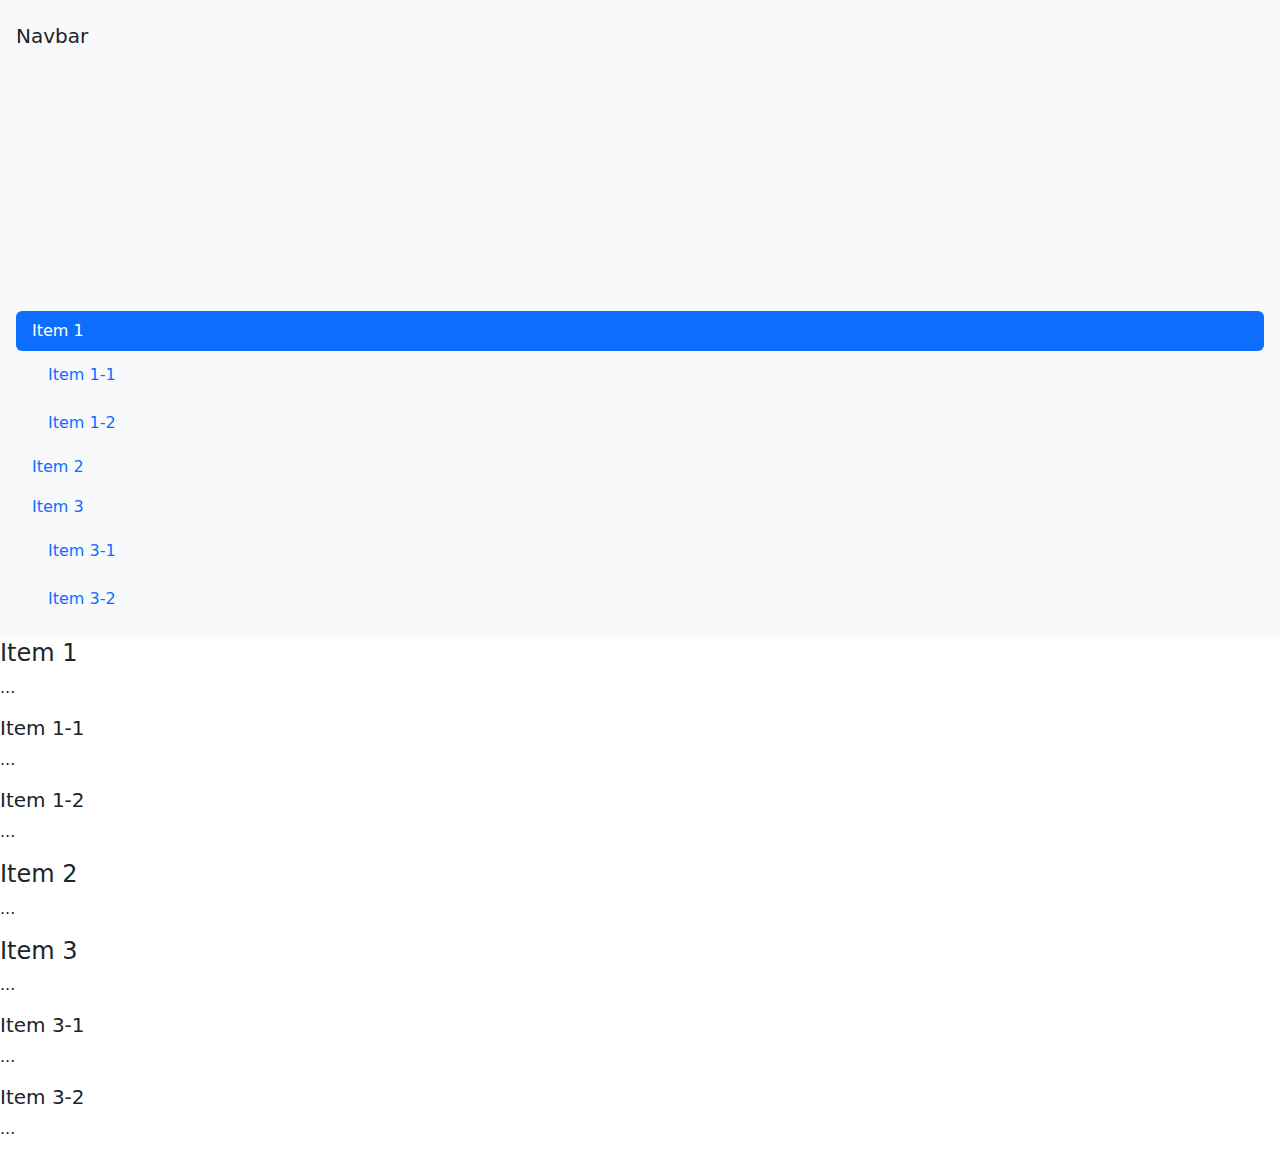
==== index.html @ e44ba77d "Base de la pagina entre comillas" ====
<!DOCTYPE html>
<html lang="en">
  <head>
    <meta charset="UTF-8" />
    <meta http-equiv="X-UA-Compatible" content="IE=edge" />
    <meta name="viewport" content="width=device-width, initial-scale=1.0" />
    <title>Document</title>
    <!--Bootstrap-->
    <link rel="stylesheet" href="boostrap/bootstrap.min.css" />
    <script src="boostrap/bootstrap.bundle.min.js"></script>
    <!--Custom CSS-->
    <link rel="stylesheet" href="Css/a.css" />
  </head>

  <body>
    <nav
      id="navbar-example3"
      class="navbar bg-light flex-column align-items-stretch p-3"
    >
      <a class="navbar-brand" href="#">Navbar</a>
      <nav class="nav nav-pills flex-column">
        <a class="nav-link" href="#item-1">Item 1</a>
        <nav class="nav nav-pills flex-column">
          <a class="nav-link ms-3 my-1" href="#item-1-1">Item 1-1</a>
          <a class="nav-link ms-3 my-1" href="#item-1-2">Item 1-2</a>
        </nav>
        <a class="nav-link" href="#item-2">Item 2</a>
        <a class="nav-link" href="#item-3">Item 3</a>
        <nav class="nav nav-pills flex-column">
          <a class="nav-link ms-3 my-1" href="#item-3-1">Item 3-1</a>
          <a class="nav-link ms-3 my-1" href="#item-3-2">Item 3-2</a>
        </nav>
      </nav>
    </nav>

    <div
      data-bs-spy="scroll"
      data-bs-target="#navbar-example3"
      data-bs-smooth-scroll="true"
      tabindex="0"
    >
      <div id="item-1">
        <h4>Item 1</h4>
        <p>...</p>
      </div>
      <div id="item-1-1">
        <h5>Item 1-1</h5>
        <p>...</p>
      </div>
      <div id="item-1-2">
        <h5>Item 1-2</h5>
        <p>...</p>
      </div>
      <div id="item-2">
        <h4>Item 2</h4>
        <p>...</p>
      </div>
      <div id="item-3">
        <h4>Item 3</h4>
        <p>...</p>
      </div>
      <div id="item-3-1">
        <h5>Item 3-1</h5>
        <p>...</p>
      </div>

      <div id="item-3-2">
        <h5>Item 3-2</h5>
        <p>...</p>
      </div>
    </div>
  </body>
</html>
---- Css/a.css ----
body {
  /* background-image: url(/img/crepperUwu.jpg);
  min-height: 100vh;
  background-image: url(./img/crepperUwu.jpg);
  background-size: cover;
  background-image: url(./img/logo.jpg);*/
}

#navbar-example3 {
  background-image: url(./img/logo.jpg);
  min-height: 71vh;
  min-width: 71vh;
  background-size: cover;
}
#color {
  background-color: rgba(124, 75, 202, 0.512);
}
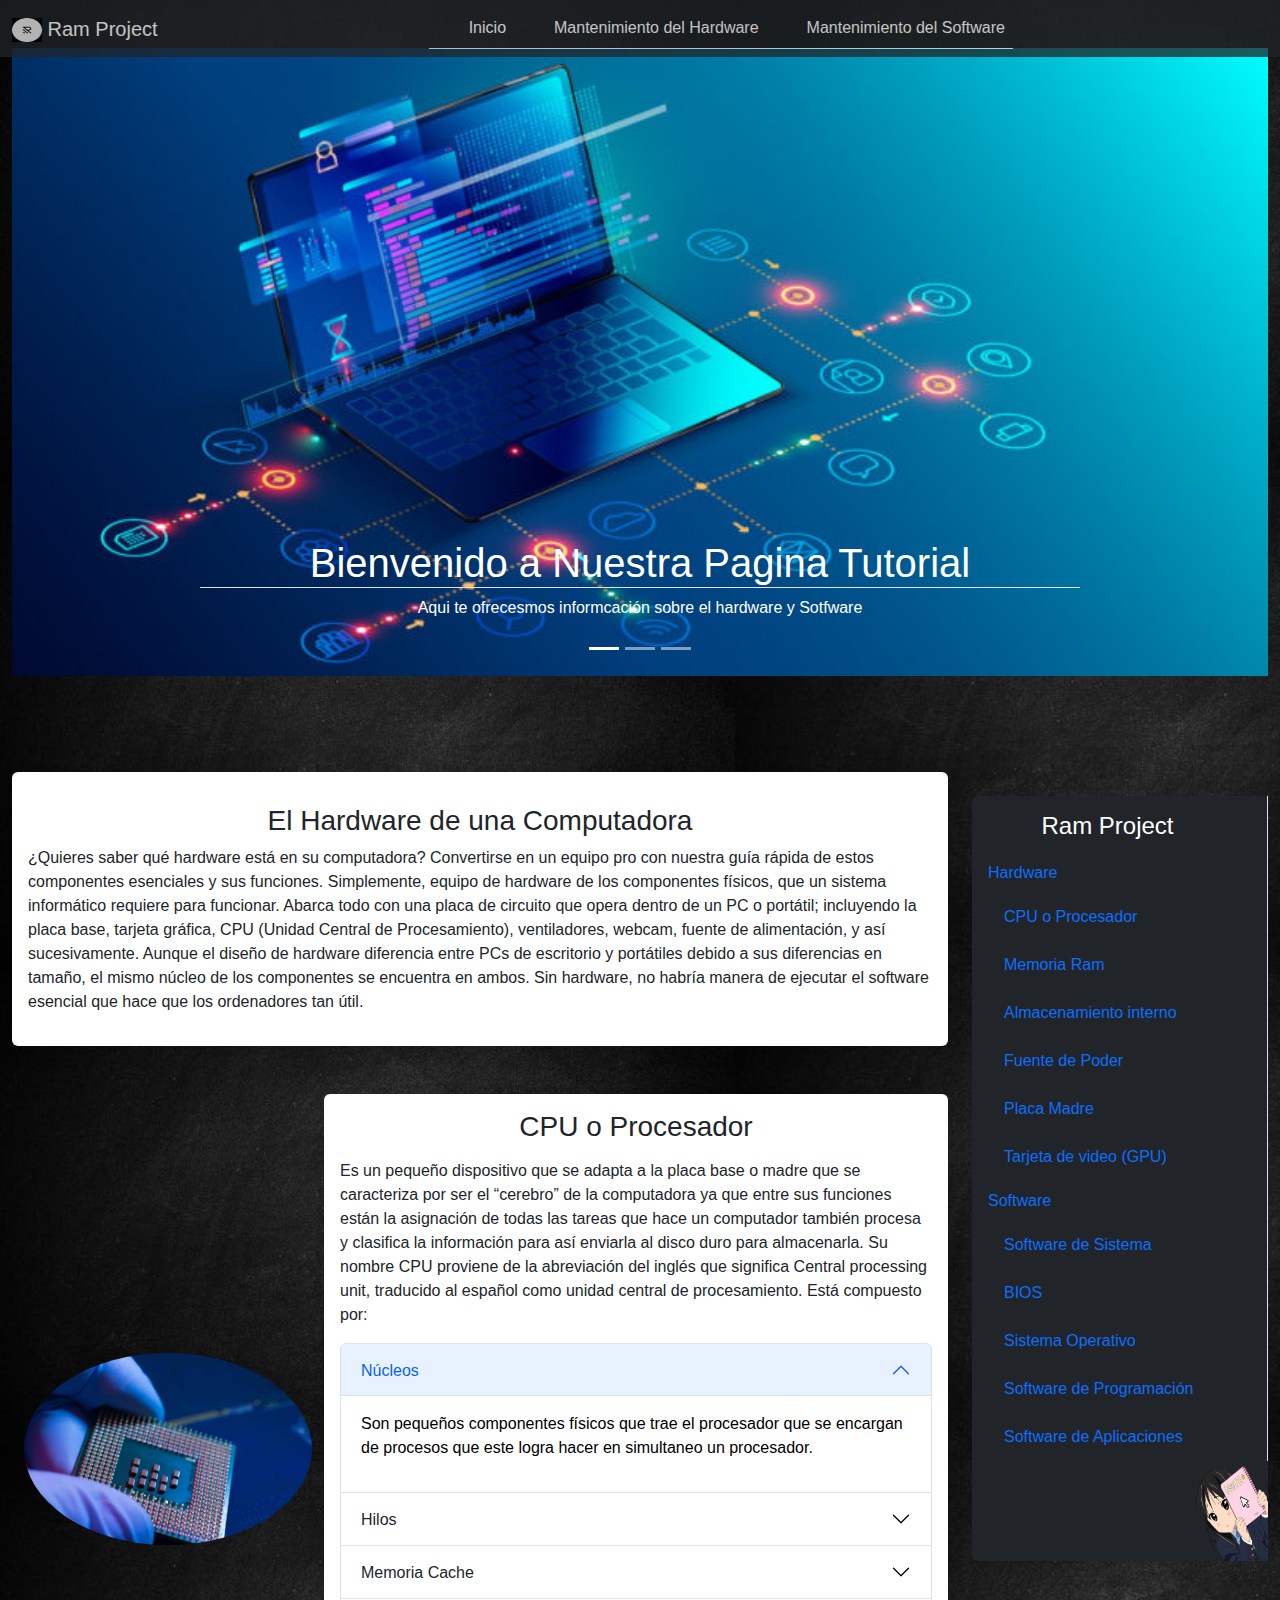
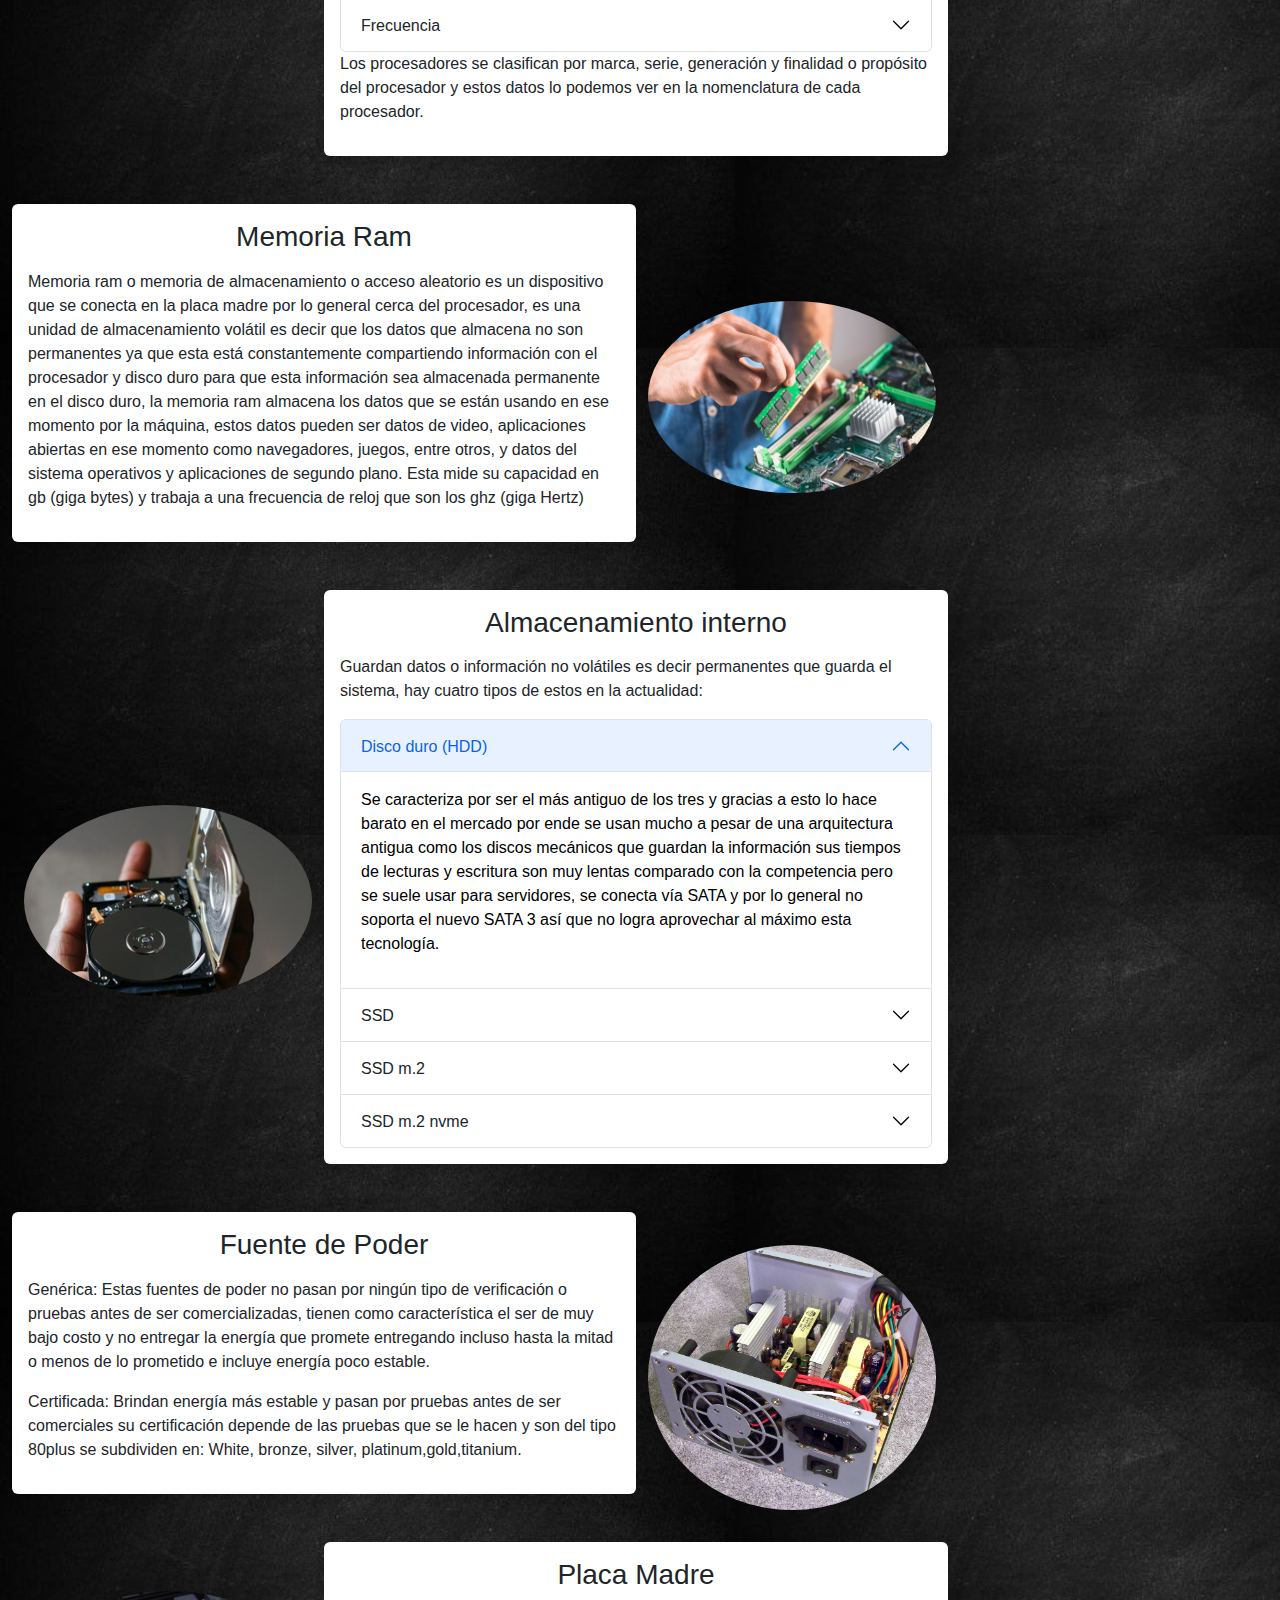
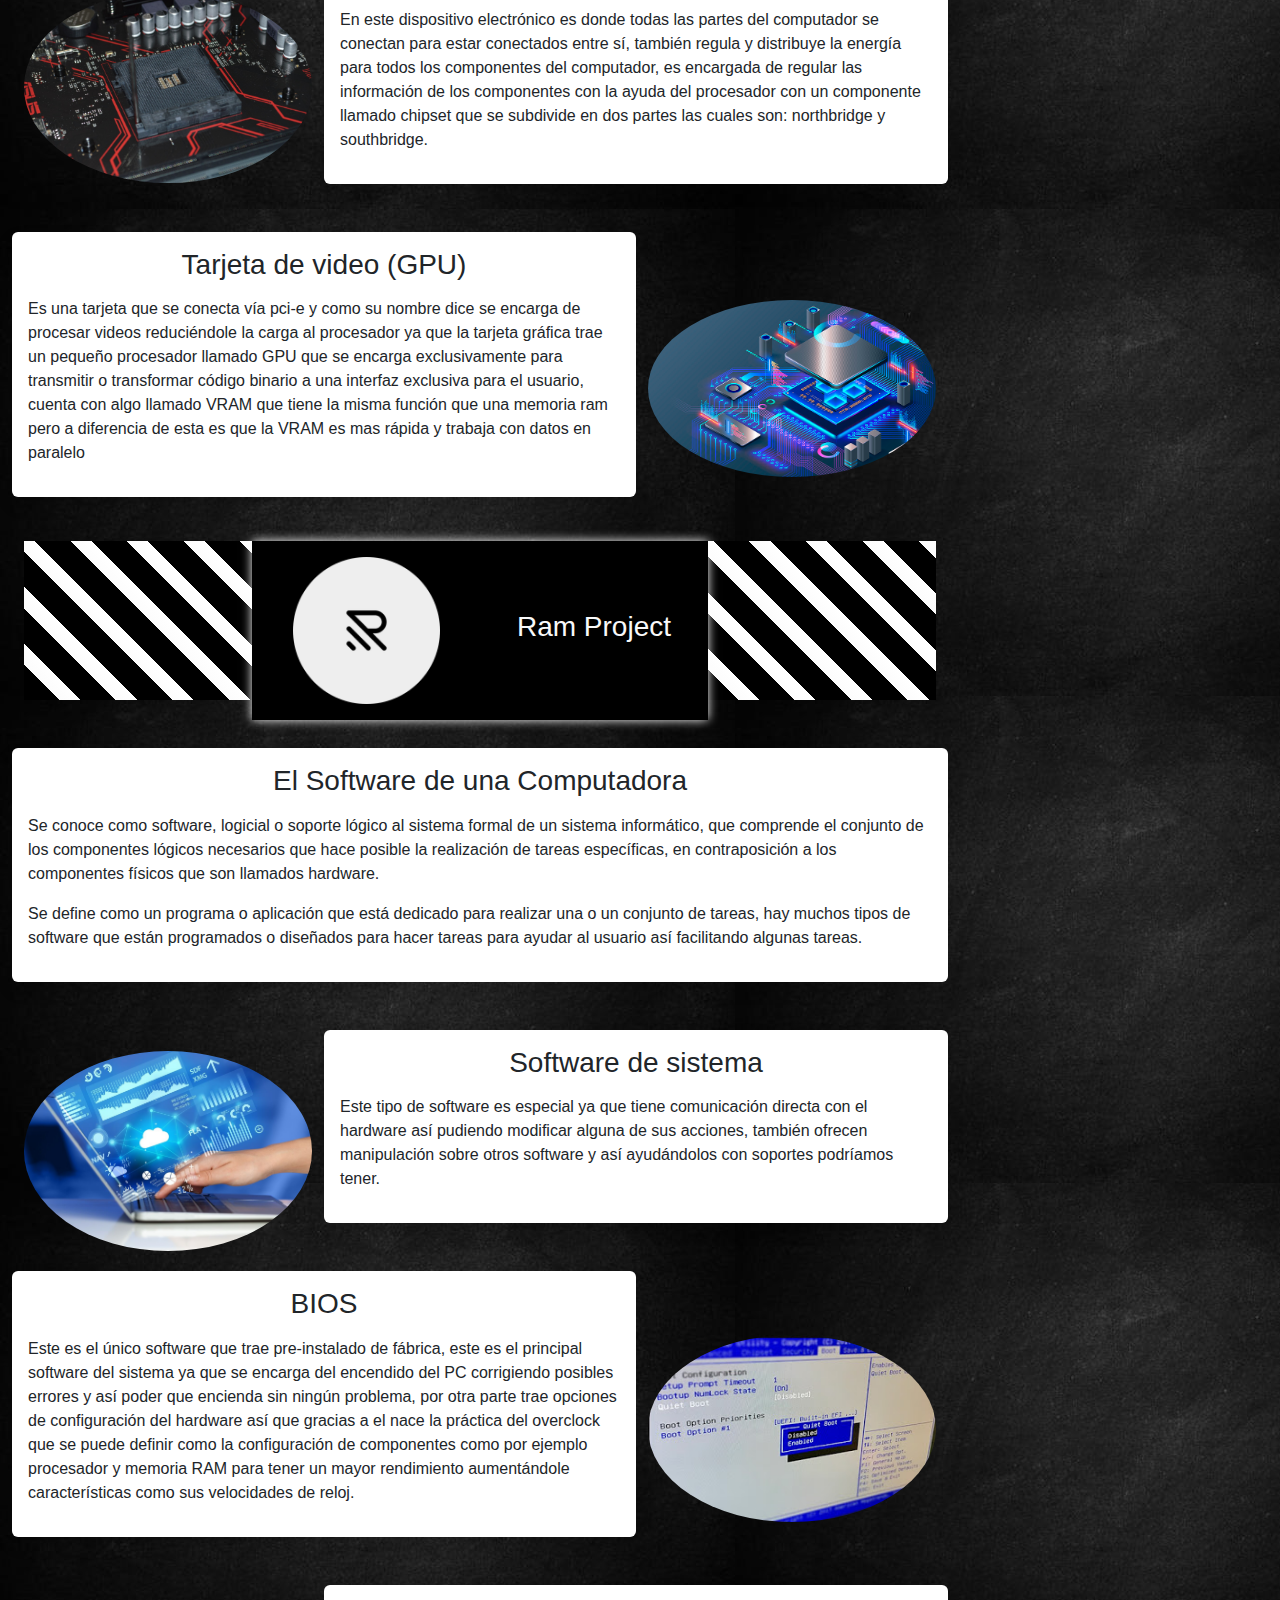
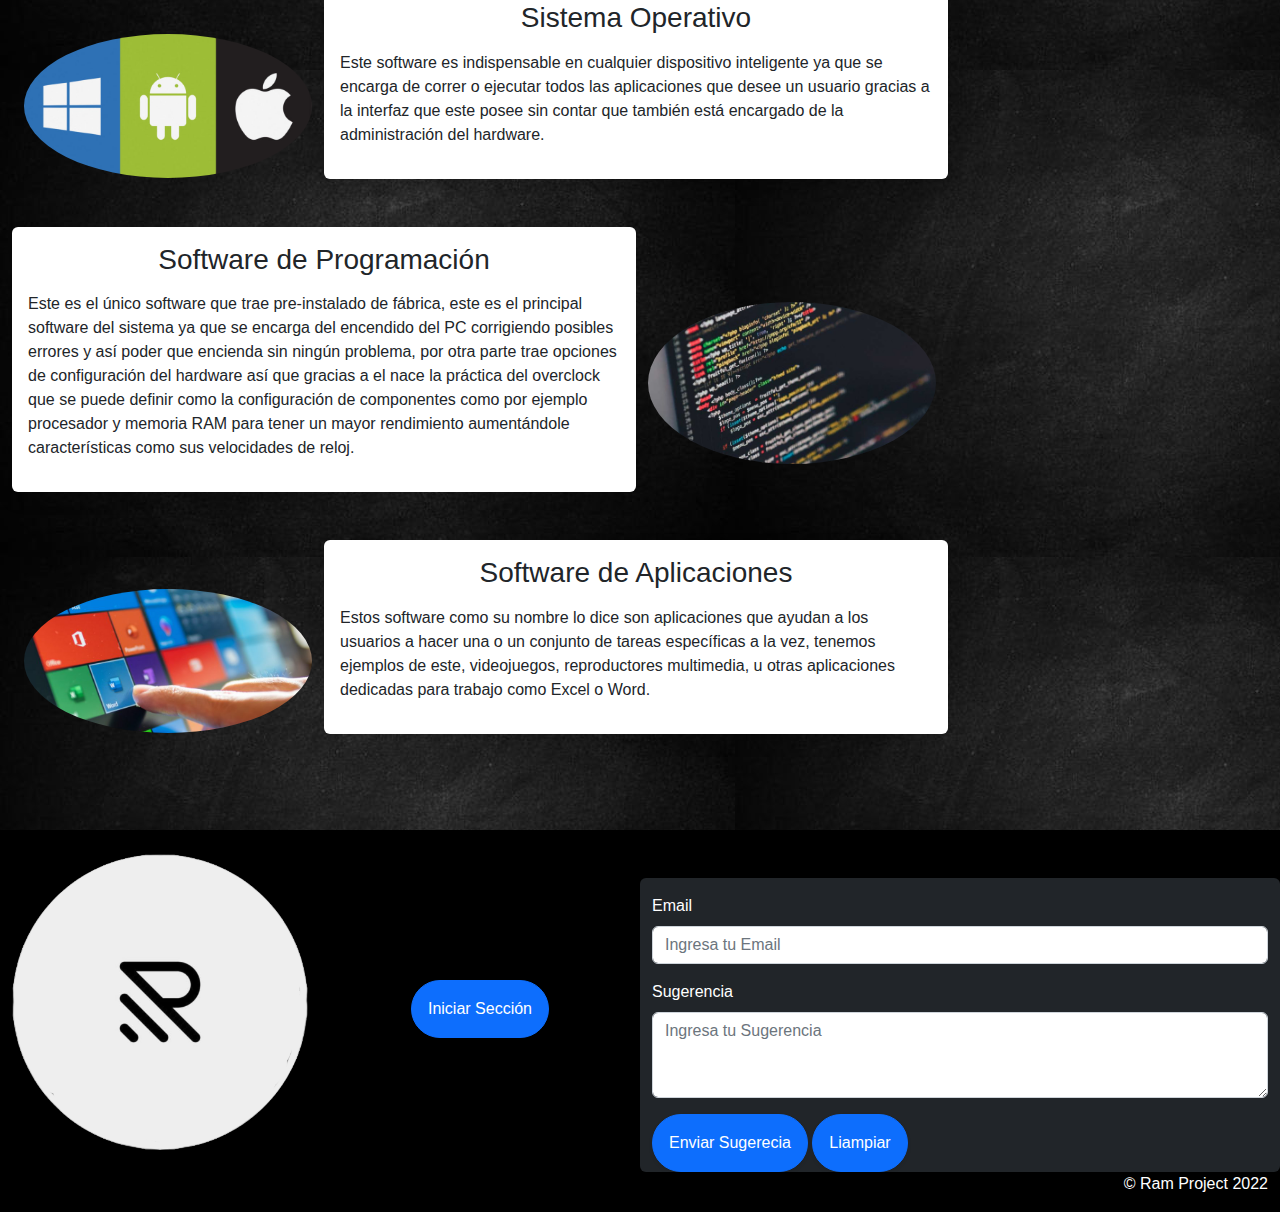
==== commit 8d91960f: "Todo lo de la pagina (por ahora)" ====
--- a/index.html
+++ b/index.html
@@ -1,73 +1,1032 @@
 <!DOCTYPE html>
-<html lang="en">
+<html lang="es">
   <head>
     <meta charset="UTF-8" />
     <meta http-equiv="X-UA-Compatible" content="IE=edge" />
     <meta name="viewport" content="width=device-width, initial-scale=1.0" />
-    <title>Document</title>
-    <!--Bootstrap-->
-    <link rel="stylesheet" href="boostrap/bootstrap.min.css" />
-    <script src="boostrap/bootstrap.bundle.min.js"></script>
-    <!--Custom CSS-->
-    <link rel="stylesheet" href="Css/a.css" />
+    <title>Ram Project</title>
+    <link
+      rel="shortcut icon"
+      href="./css/img/logoFavicon.png"
+      type="image/x-icon"
+    />
+    <!-- Bootstrap Css -->
+    <link rel="stylesheet" href="./boostrap/bootstrap.min.css" />
+    <!-- Css Custom -->
+    <link rel="stylesheet" href="./css/main.css" />
   </head>
-
   <body>
-    <nav
-      id="navbar-example3"
-      class="navbar bg-light flex-column align-items-stretch p-3"
-    >
-      <a class="navbar-brand" href="#">Navbar</a>
-      <nav class="nav nav-pills flex-column">
-        <a class="nav-link" href="#item-1">Item 1</a>
-        <nav class="nav nav-pills flex-column">
-          <a class="nav-link ms-3 my-1" href="#item-1-1">Item 1-1</a>
-          <a class="nav-link ms-3 my-1" href="#item-1-2">Item 1-2</a>
-        </nav>
-        <a class="nav-link" href="#item-2">Item 2</a>
-        <a class="nav-link" href="#item-3">Item 3</a>
-        <nav class="nav nav-pills flex-column">
-          <a class="nav-link ms-3 my-1" href="#item-3-1">Item 3-1</a>
-          <a class="nav-link ms-3 my-1" href="#item-3-2">Item 3-2</a>
-        </nav>
+    <!-- Inicio del Navbar -->
+    <header class="fixed-top">
+      <nav class="navbar navbar-expand-lg bg-dark navbar-dark opacity-75">
+        <div class="container-fluid">
+          <a class="navbar-brand" href="#">
+            <img
+              src="./css/img/logo7.png"
+              alt=""
+              width="30"
+              height="24"
+              class="d-inline-block align-text-top"
+            />
+            Ram Project
+          </a>
+          <button
+            class="navbar-toggler"
+            type="button"
+            data-bs-toggle="collapse"
+            data-bs-target="#navbarNavAltMarkup"
+            aria-controls="navbarNavAltMarkup"
+            aria-expanded="false"
+            aria-label="Toggle navigation"
+          >
+            <span class="navbar-toggler-icon"></span>
+          </button>
+          <div class="collapse navbar-collapse" id="navbarNavAltMarkup">
+            <div class="navbar-nav mx-auto border-bottom">
+              <a
+                class="nav-link active"
+                aria-current="page"
+                id="navbarText"
+                href="./index.html"
+                >Inicio</a
+              >
+              <a class="nav-link" id="navbarText" href="./pag2.html"
+                >Mantenimiento del Hardware</a
+              >
+              <a class="nav-link" id="navbarText" href="./pag3.html"
+                >Mantenimiento del Software</a
+              >
+            </div>
+          </div>
+        </div>
       </nav>
-    </nav>
-
-    <div
-      data-bs-spy="scroll"
-      data-bs-target="#navbar-example3"
-      data-bs-smooth-scroll="true"
-      tabindex="0"
-    >
-      <div id="item-1">
-        <h4>Item 1</h4>
-        <p>...</p>
+    </header>
+
+    <!-- Inicio del Contendor del Carousel -->
+    <section>
+      <div class="container-fluid my-5">
+        <!-- Inicio del Carousel -->
+        <div
+          id="carouselExampleCaptions"
+          class="carousel slide carousel-fade"
+          data-bs-ride="carousel"
+        >
+          <!-- Incio de los indicadores -->
+          <div class="carousel-indicators">
+            <button
+              type="button"
+              data-bs-target="#carouselExampleCaptions"
+              data-bs-slide-to="0"
+              class="active"
+              aria-current="true"
+              aria-label="Slide 1"
+            ></button>
+            <button
+              type="button"
+              data-bs-target="#carouselExampleCaptions"
+              data-bs-slide-to="1"
+              aria-label="Slide 2"
+            ></button>
+            <button
+              type="button"
+              data-bs-target="#carouselExampleCaptions"
+              data-bs-slide-to="2"
+              aria-label="Slide 3"
+            ></button>
+          </div>
+          <!-- Fin de los indicadores -->
+          <div class="carousel-inner">
+            <div class="carousel-item active">
+              <img
+                src="./css/img/imgPag1/Carrucel1.jpg"
+                class="d-block w-100 img-fluid"
+                alt="..."
+              />
+              <!-- Inicio del Text 1-->
+              <div class="carousel-caption d-none d-md-block">
+                <h1 class="border-bottom">
+                  Bienvenido a Nuestra Pagina Tutorial
+                </h1>
+                <p>
+                  Aqui te ofrecesmos informcación sobre el hardware y Sotfware
+                </p>
+              </div>
+              <!-- Fin del Text 1-->
+            </div>
+            <div class="carousel-item">
+              <img
+                src="./css/img/imgPag1/Carrucel2.jpg"
+                class="d-block w-100 img-fluid"
+                alt="..."
+              />
+              <!-- Inicio del Text 2-->
+              <div class="carousel-caption d-none d-md-block">
+                <h1 class="border-bottom">
+                  Bienvenido a Nuestra Pagina Tutorial
+                </h1>
+                <p>
+                  Aqui te ofrecesmos informcación sobre el hardware y Sotfware
+                </p>
+              </div>
+              <!-- Fin del Text 2-->
+            </div>
+            <div class="carousel-item">
+              <img
+                src="./css/img/imgPag1/Carrucel3.jpg"
+                class="d-block w-100 img-fluid"
+                alt="..."
+              />
+              <!-- Inicio del Text 3-->
+              <div class="carousel-caption d-none d-md-block">
+                <h1 class="border-bottom">
+                  Bienvenido a Nuestra Pagina Tutorial
+                </h1>
+                <p>
+                  Aqui te ofrecesmos informcación sobre el hardware y Sotfware
+                </p>
+              </div>
+              <!-- Fin del Text 3-->
+            </div>
+          </div>
+        </div>
+        <!-- Fin del Carousel -->
       </div>
-      <div id="item-1-1">
-        <h5>Item 1-1</h5>
-        <p>...</p>
-      </div>
-      <div id="item-1-2">
-        <h5>Item 1-2</h5>
-        <p>...</p>
-      </div>
-      <div id="item-2">
-        <h4>Item 2</h4>
-        <p>...</p>
-      </div>
-      <div id="item-3">
-        <h4>Item 3</h4>
-        <p>...</p>
-      </div>
-      <div id="item-3-1">
-        <h5>Item 3-1</h5>
-        <p>...</p>
-      </div>
-
-      <div id="item-3-2">
-        <h5>Item 3-2</h5>
-        <p>...</p>
+    </section>
+    <!-- Fin del Contendor del Carousel -->
+
+    <div class="container-fluid" id="cont">
+      <div class="row">
+        <div class="col-lg-9 col-md-12 mt-5">
+          <!--! Inicio del container del contenido -->
+          <div
+            class="container"
+            data-bs-spy="scroll"
+            data-bs-target="#list-example"
+            data-bs-smooth-scroll="true"
+            class="scrollspy-example"
+            tabindex="0"
+          >
+            <!--? Inicio de la primera section Hardware -->
+            <section>
+              <div class="row align-items-center">
+                <div class="col-12 shadow p-3 mb-5 bg-body rounded">
+                  <!-- Inicio del Contenido 1 -->
+                  <div class="" id="item-1">
+                    <h3 class="text-center mt-3">
+                      El Hardware de una Computadora
+                    </h3>
+                    <p>
+                      ¿Quieres saber qué hardware está en su computadora?
+                      Convertirse en un equipo pro con nuestra guía rápida de
+                      estos componentes esenciales y sus funciones. Simplemente,
+                      equipo de hardware de los componentes físicos, que un
+                      sistema informático requiere para funcionar. Abarca todo
+                      con una placa de circuito que opera dentro de un PC o
+                      portátil; incluyendo la placa base, tarjeta gráfica, CPU
+                      (Unidad Central de Procesamiento), ventiladores, webcam,
+                      fuente de alimentación, y así sucesivamente. Aunque el
+                      diseño de hardware diferencia entre PCs de escritorio y
+                      portátiles debido a sus diferencias en tamaño, el mismo
+                      núcleo de los componentes se encuentra en ambos. Sin
+                      hardware, no habría manera de ejecutar el software
+                      esencial que hace que los ordenadores tan útil.
+                    </p>
+                  </div>
+                  <!-- Fin de la Fin del Contenido 1 -->
+                </div>
+              </div>
+            </section>
+            <!--? Fin de la primera section Hardware -->
+
+            <!--? Inicio de la Segunda section CPU -->
+            <section>
+              <div class="row align-items-center">
+                <!-- Inicio de la imagen 2 -->
+                <div class="col-lg-4 col-md-12">
+                  <img
+                    src="./css/img/imgPag1/queCpu.jpg"
+                    class="img-fluid rounded-circle d-none d-lg-block"
+                    alt=""
+                  />
+                </div>
+
+                <!-- Fin de la imagen 2  -->
+                <div class="col-lg-8 col-md-12 shadow p-3 mb-5 bg-body rounded">
+                  <!-- Inicio del Contenido -->
+                  <div class="" id="item-1-1">
+                    <h3 class="text-center mb-3">CPU o Procesador</h3>
+                    <p>
+                      Es un pequeño dispositivo que se adapta a la placa base o
+                      madre que se caracteriza por ser el “cerebro” de la
+                      computadora ya que entre sus funciones están la asignación
+                      de todas las tareas que hace un computador también procesa
+                      y clasifica la información para así enviarla al disco duro
+                      para almacenarla. Su nombre CPU proviene de la abreviación
+                      del inglés que significa Central processing unit,
+                      traducido al español como unidad central de procesamiento.
+                      Está compuesto por:
+                    </p>
+
+                    <!-- Inicio del acordion -->
+                    <div class="accordion" id="accordionExample">
+                      <div class="accordion-item">
+                        <h2 class="accordion-header" id="acordion-1-1">
+                          <button
+                            class="accordion-button"
+                            type="button"
+                            data-bs-toggle="collapse"
+                            data-bs-target="#collapsedAcordion-1-1"
+                            aria-expanded="false"
+                            aria-controls="collapsedAcordion-1-1"
+                          >
+                            Núcleos
+                          </button>
+                        </h2>
+                        <div
+                          id="collapsedAcordion-1-1"
+                          class="accordion-collapse collapse show"
+                          aria-labelledby="acordion-1-1"
+                          data-bs-parent="#accordionExample"
+                        >
+                          <div class="accordion-body">
+                            <p>
+                              Son pequeños componentes físicos que trae el
+                              procesador que se encargan de procesos que este
+                              logra hacer en simultaneo un procesador.
+                            </p>
+                          </div>
+                        </div>
+                      </div>
+                      <div class="accordion-item">
+                        <h2 class="accordion-header" id="acordion-1-2">
+                          <button
+                            class="accordion-button collapsed"
+                            type="button"
+                            data-bs-toggle="collapse"
+                            data-bs-target="#collapsedAcordion-1-2"
+                            aria-expanded="false"
+                            aria-controls="collapsedAcordion-1-2"
+                          >
+                            Hilos
+                          </button>
+                        </h2>
+                        <div
+                          id="collapsedAcordion-1-2"
+                          class="accordion-collapse collapse"
+                          aria-labelledby="acordion-1-2"
+                          data-bs-parent="#accordionExample"
+                        >
+                          <div class="accordion-body">
+                            <p>
+                              Se pueden definir como núcleos digitales para
+                              poder ayudar en las tareas de los núcleos o dicho
+                              de otra forma se podría decir que se encargar de
+                              los sub procesos de los núcleos.
+                            </p>
+                          </div>
+                        </div>
+                      </div>
+                      <div class="accordion-item">
+                        <h2 class="accordion-header" id="acordion-1-3">
+                          <button
+                            class="accordion-button collapsed"
+                            type="button"
+                            data-bs-toggle="collapse"
+                            data-bs-target="#collapsedacordion-1-3"
+                            aria-expanded="false"
+                            aria-controls="collapsedacordion-1-3"
+                          >
+                            Memoria Cache
+                          </button>
+                        </h2>
+                        <div
+                          id="collapsedacordion-1-3"
+                          class="accordion-collapse collapse"
+                          aria-labelledby="acordion-1-3"
+                          data-bs-parent="#accordionExample"
+                        >
+                          <div class="accordion-body">
+                            Esta memoria de pequeña capacidad esta implementada
+                            en el procesador para controlar los datos del
+                            procesador y es la memoria más rápida con la que
+                            cuenta un computador.
+                          </div>
+                        </div>
+                      </div>
+                      <div class="accordion-item">
+                        <h2 class="accordion-header" id="acordion-1-4">
+                          <button
+                            class="accordion-button collapsed"
+                            type="button"
+                            data-bs-toggle="collapse"
+                            data-bs-target="#collapsedAcordion-1-4"
+                            aria-expanded="false"
+                            aria-controls="collapsedAcordion-1-4"
+                          >
+                            Frecuencia
+                          </button>
+                        </h2>
+                        <div
+                          id="collapsedAcordion-1-4"
+                          class="accordion-collapse collapse"
+                          aria-labelledby="acordion-1-4"
+                          data-bs-parent="#accordionExample"
+                        >
+                          <div class="accordion-body">
+                            <p>
+                              La frecuencia de un procesador se transmite como
+                              la velocidad que tiene un procesador y esta se
+                              mide en Ghz (giga Hertz).
+                            </p>
+                          </div>
+                        </div>
+                      </div>
+                    </div>
+                    <!-- Fin del acordion -->
+                    <p>
+                      Los procesadores se clasifican por marca, serie,
+                      generación y finalidad o propósito del procesador y estos
+                      datos lo podemos ver en la nomenclatura de cada
+                      procesador.
+                    </p>
+                    <!-- Fin del acordion -->
+                  </div>
+                  <!-- Fin de la Fin del Contenido  -->
+                </div>
+              </div>
+            </section>
+            <!--? Fin de la Segunda section CPU -->
+
+            <!--? Inicio de la tercera section Ram -->
+            <section>
+              <div class="row align-items-center">
+                <div class="col-lg-8 col-md-12 shadow p-3 mb-5 bg-body rounded">
+                  <!-- Inicio del Contenido 3 -->
+                  <div class="" id="item-1-2">
+                    <h3 class="text-center mb-3">Memoria Ram</h3>
+                    <p>
+                      Memoria ram o memoria de almacenamiento o acceso aleatorio
+                      es un dispositivo que se conecta en la placa madre por lo
+                      general cerca del procesador, es una unidad de
+                      almacenamiento volátil es decir que los datos que almacena
+                      no son permanentes ya que esta está constantemente
+                      compartiendo información con el procesador y disco duro
+                      para que esta información sea almacenada permanente en el
+                      disco duro, la memoria ram almacena los datos que se están
+                      usando en ese momento por la máquina, estos datos pueden
+                      ser datos de video, aplicaciones abiertas en ese momento
+                      como navegadores, juegos, entre otros, y datos del sistema
+                      operativos y aplicaciones de segundo plano. Esta mide su
+                      capacidad en gb (giga bytes) y trabaja a una frecuencia de
+                      reloj que son los ghz (giga Hertz)
+                    </p>
+                  </div>
+                  <!-- Fin de la Fin del Contenido 3 -->
+                </div>
+                <div class="col-4">
+                  <!-- Inicio de la imagen 3 -->
+                  <img
+                    src="./css/img/imgPag1/memoriaRam.jpg"
+                    class="img-fluid rounded-circle d-none d-lg-block"
+                    alt=""
+                  />
+                </div>
+                <!-- Fin de la imagen 3  -->
+              </div>
+            </section>
+            <!--? Fin de la tercera section Ram -->
+
+            <!--? Inicio de la cuarta section Almacenamiento -->
+            <section>
+              <div class="row align-items-center">
+                <!-- Inicio de la imagen 2 -->
+                <div class="col-4">
+                  <img
+                    src="./css/img/imgPag1/discoDuro.jpeg"
+                    class="img-fluid rounded-circle d-none d-lg-block"
+                    alt=""
+                  />
+                </div>
+
+                <!-- Fin de la imagen 4  -->
+                <div class="col-lg-8 col-md-12 shadow p-3 mb-5 bg-body rounded">
+                  <!-- Inicio del Contenido 4 -->
+                  <div class="" id="item-1-3">
+                    <h3 class="text-center mb-3">Almacenamiento interno</h3>
+                    <p>
+                      Guardan datos o información no volátiles es decir
+                      permanentes que guarda el sistema, hay cuatro tipos de
+                      estos en la actualidad:
+                    </p>
+                    <!-- Inicio del acordion -->
+                    <div class="accordion" id="accordionExample">
+                      <div class="accordion-item">
+                        <h2 class="accordion-header" id="acordion-2-1">
+                          <button
+                            class="accordion-button"
+                            type="button"
+                            data-bs-toggle="collapse"
+                            data-bs-target="#collapsedAcordion-2-1"
+                            aria-expanded="false"
+                            aria-controls="collapsedAcordion-2-1"
+                          >
+                            Disco duro (HDD)
+                          </button>
+                        </h2>
+                        <div
+                          id="collapsedAcordion-2-1"
+                          class="accordion-collapse collapse show"
+                          aria-labelledby="acordion-2-1"
+                          data-bs-parent="#accordionExample"
+                        >
+                          <div class="accordion-body">
+                            <p>
+                              Se caracteriza por ser el más antiguo de los tres
+                              y gracias a esto lo hace barato en el mercado por
+                              ende se usan mucho a pesar de una arquitectura
+                              antigua como los discos mecánicos que guardan la
+                              información sus tiempos de lecturas y escritura
+                              son muy lentas comparado con la competencia pero
+                              se suele usar para servidores, se conecta vía SATA
+                              y por lo general no soporta el nuevo SATA 3 así
+                              que no logra aprovechar al máximo esta tecnología.
+                            </p>
+                          </div>
+                        </div>
+                      </div>
+                      <div class="accordion-item">
+                        <h2 class="accordion-header" id="acordion-2-2">
+                          <button
+                            class="accordion-button collapsed"
+                            type="button"
+                            data-bs-toggle="collapse"
+                            data-bs-target="#collapsedAcordion-2-2"
+                            aria-expanded="false"
+                            aria-controls="collapsedAcordion-2-2"
+                          >
+                            SSD
+                          </button>
+                        </h2>
+                        <div
+                          id="collapsedAcordion-2-2"
+                          class="accordion-collapse collapse"
+                          aria-labelledby="acordion-2-2"
+                          data-bs-parent="#accordionExample"
+                        >
+                          <div class="accordion-body">
+                            <p>
+                              Es el sucesor del disco duro este cuenta con una
+                              tecnología más avanzada que los discos duros
+                              gracias a estos le permite tiempos de lectura y
+                              escritura rápidos, se conecta vía SATA y soporta
+                              la generación 3 de la misma haciendo que se
+                              aproveche lo máximo posible sus velocidades de
+                              transferencia.
+                            </p>
+                          </div>
+                        </div>
+                      </div>
+                      <div class="accordion-item">
+                        <h2 class="accordion-header" id="acordion-2-3">
+                          <button
+                            class="accordion-button collapsed"
+                            type="button"
+                            data-bs-toggle="collapse"
+                            data-bs-target="#collapsedacordion-2-3"
+                            aria-expanded="false"
+                            aria-controls="collapsedacordion-2-3"
+                          >
+                            SSD m.2
+                          </button>
+                        </h2>
+                        <div
+                          id="collapsedacordion-2-3"
+                          class="accordion-collapse collapse"
+                          aria-labelledby="acordion-2-3"
+                          data-bs-parent="#accordionExample"
+                        >
+                          <div class="accordion-body">
+                            Este tipo de almacenamiento es el que tiene las
+                            mejores velocidades de transferencia en la
+                            actualidad se caracteriza por tener un tamaño
+                            discreto y deja de usar el sata convencional y como
+                            su conexión (llamada m.2) no necesita ningún tipo de
+                            cable hace que el delay sea menor y aprovechando al
+                            máximo sus altas velocidades de transferencia se
+                            aprovechen al máximo.
+                          </div>
+                        </div>
+                      </div>
+                      <div class="accordion-item">
+                        <h2 class="accordion-header" id="acordion-2-4">
+                          <button
+                            class="accordion-button collapsed"
+                            type="button"
+                            data-bs-toggle="collapse"
+                            data-bs-target="#collapsedAcordion-2-4"
+                            aria-expanded="false"
+                            aria-controls="collapsedAcordion-2-4"
+                          >
+                            SSD m.2 nvme
+                          </button>
+                        </h2>
+                        <div
+                          id="collapsedAcordion-2-4"
+                          class="accordion-collapse collapse"
+                          aria-labelledby="acordion-2-4"
+                          data-bs-parent="#accordionExample"
+                        >
+                          <div class="accordion-body">
+                            <p>
+                              Este es la evolución del m.2 tradicional se
+                              caracteriza por tener conexión más rápida ya que
+                              posee una conexión PCI-E y su lectura es en
+                              paralelo es decir que lee datos en simultaneo o
+                              dicho de otra manera lee varios datos a la vez
+                            </p>
+                          </div>
+                        </div>
+                      </div>
+                    </div>
+                    <!-- Fin del acordion -->
+                  </div>
+                  <!-- Fin del Contenido 4 -->
+                </div>
+              </div>
+            </section>
+
+            <!--? Fin de la cuarta section Almacenamiento -->
+
+            <!--? Inicio de la quinta section Fuente Poder -->
+            <section>
+              <div class="row align-items-center">
+                <div class="col-lg-8 col-md-12 shadow p-3 mb-5 bg-body rounded">
+                  <!-- Inicio del Contenido 1 -->
+                  <div class="" id="item-1-4">
+                    <h3 class="text-center mb-3">Fuente de Poder</h3>
+                    <p>
+                      Genérica: Estas fuentes de poder no pasan por ningún tipo
+                      de verificación o pruebas antes de ser comercializadas,
+                      tienen como característica el ser de muy bajo costo y no
+                      entregar la energía que promete entregando incluso hasta
+                      la mitad o menos de lo prometido e incluye energía poco
+                      estable.
+                    </p>
+                    <p>
+                      Certificada: Brindan energía más estable y pasan por
+                      pruebas antes de ser comerciales su certificación depende
+                      de las pruebas que se le hacen y son del tipo 80plus se
+                      subdividen en: White, bronze, silver,
+                      platinum,gold,titanium.
+                    </p>
+                  </div>
+                  <!-- Fin de la Fin del Contenido 1 -->
+                </div>
+                <div class="col-4">
+                  <!-- Inicio de la imagen 3 -->
+                  <img
+                    src="./css/img/imgPag1/PSU.jpg"
+                    class="img-fluid rounded-circle d-none d-lg-block"
+                    alt=""
+                  />
+                </div>
+              </div>
+            </section>
+            <!--? Fin de la quinta section Fuente Poder  -->
+
+            <!--? Inicio de la sexta section Placa Madre -->
+            <section>
+              <div class="row align-items-center">
+                <!-- Inicio de la imagen 2 -->
+                <div class="col-4">
+                  <img
+                    src="./css/img/imgPag1/placaBase.jpeg"
+                    class="img-fluid rounded-circle d-none d-lg-block"
+                    alt=""
+                  />
+                </div>
+
+                <!-- Fin de la imagen 4  -->
+                <div class="col-lg-8 col-md-12 shadow p-3 mb-5 bg-body rounded">
+                  <!-- Inicio del Contenido 4 -->
+                  <div class="" id="item-1-5">
+                    <h3 class="text-center mb-3">Placa Madre</h3>
+                    <p>
+                      En este dispositivo electrónico es donde todas las partes
+                      del computador se conectan para estar conectados entre sí,
+                      también regula y distribuye la energía para todos los
+                      componentes del computador, es encargada de regular las
+                      información de los componentes con la ayuda del procesador
+                      con un componente llamado chipset que se subdivide en dos
+                      partes las cuales son: northbridge y southbridge.
+                    </p>
+                  </div>
+                  <!-- Fin de la Fin del Contenido 4 -->
+                </div>
+              </div>
+            </section>
+            <!--? Fin de la sexta section Placa Madre -->
+
+            <!--? Inicio de la sectima section GPU -->
+            <section>
+              <div class="row align-items-center">
+                <div class="col-lg-8 col-md-12 shadow p-3 mb-5 bg-body rounded">
+                  <!-- Inicio del Contenido 1 -->
+                  <div class="" id="item-1-6">
+                    <h3 class="text-center mb-3">Tarjeta de video (GPU)</h3>
+                    <p>
+                      Es una tarjeta que se conecta vía pci-e y como su nombre
+                      dice se encarga de procesar videos reduciéndole la carga
+                      al procesador ya que la tarjeta gráfica trae un pequeño
+                      procesador llamado GPU que se encarga exclusivamente para
+                      transmitir o transformar código binario a una interfaz
+                      exclusiva para el usuario, cuenta con algo llamado VRAM
+                      que tiene la misma función que una memoria ram pero a
+                      diferencia de esta es que la VRAM es mas rápida y trabaja
+                      con datos en paralelo
+                    </p>
+                  </div>
+                  <!-- Fin de la Fin del Contenido 1 -->
+                </div>
+                <div class="col-4">
+                  <!-- Inicio de la imagen 3 -->
+                  <img
+                    src="./css/img/imgPag1/Gpu.jpg"
+                    class="img-fluid rounded-circle d-none d-lg-block"
+                    alt=""
+                  />
+                </div>
+              </div>
+            </section>
+            <!--? Fin de la sectima section GPU -->
+
+            <!--? Inicio del liston -->
+            <section class="my-3">
+              <div class="col-lg-12">
+                <div id="ribbon">
+                  <div
+                    id="birthday"
+                    class="container w-50 pl-5 pr-5 rounded-lg"
+                  >
+                    <div class="row align-items-center">
+                      <div class="col-sm p-3">
+                        <img
+                          src="./css/img/logo7.png"
+                          width=" 100"
+                          class="w-75 mx-auto d-block"
+                          alt=""
+                        />
+                      </div>
+
+                      <div class="col-sm p-3 text-light text-center">
+                        <p class="text-light h3">Ram Project</p>
+                      </div>
+                    </div>
+                  </div>
+                </div>
+              </div>
+            </section>
+            <!--? fin del liston -->
+
+            <!--! Inicio de las section del Software -->
+
+            <!--? Inicio de la primera section Software -->
+            <section class="mt-5">
+              <div class="row align-items-center">
+                <div class="col-12 shadow p-3 mb-5 bg-body rounded">
+                  <!-- Inicio del Contenido 1 -->
+                  <div class="" id="item-2">
+                    <h3 class="text-center mb-3">
+                      El Software de una Computadora
+                    </h3>
+                    <p>
+                      Se conoce como software, logicial o soporte lógico al
+                      sistema formal de un sistema informático, que comprende el
+                      conjunto de los componentes lógicos necesarios que hace
+                      posible la realización de tareas específicas, en
+                      contraposición a los componentes físicos que son llamados
+                      hardware.
+                    </p>
+                    <p>
+                      Se define como un programa o aplicación que está dedicado
+                      para realizar una o un conjunto de tareas, hay muchos
+                      tipos de software que están programados o diseñados para
+                      hacer tareas para ayudar al usuario así facilitando
+                      algunas tareas.
+                    </p>
+                  </div>
+                  <!-- Fin de la Fin del Contenido 1 -->
+                </div>
+              </div>
+            </section>
+            <!--? Fin de la primera section Software  -->
+
+            <!--? Inicio de la segunda section Sistema -->
+            <section>
+              <div class="row align-items-center">
+                <!-- Inicio de la imagen 2 -->
+                <div class="col-4">
+                  <img
+                    src="./css/img/imgPag1/Sistema1.jpg"
+                    class="img-fluid rounded-circle d-none d-lg-block"
+                    alt=""
+                  />
+                </div>
+
+                <!-- Fin de la imagen 4  -->
+                <div class="col-lg-8 col-md-12 shadow p-3 mb-5 bg-body rounded">
+                  <!-- Inicio del Contenido 4 -->
+                  <div class="" id="item-2-1">
+                    <h3 class="text-center mb-3">Software de sistema</h3>
+                    <p>
+                      Este tipo de software es especial ya que tiene
+                      comunicación directa con el hardware así pudiendo
+                      modificar alguna de sus acciones, también ofrecen
+                      manipulación sobre otros software y así ayudándolos con
+                      soportes podríamos tener.
+                    </p>
+                  </div>
+                  <!-- Fin de la Fin del Contenido 4 -->
+                </div>
+              </div>
+            </section>
+            <!--? Fin de la segunda section Sistema -->
+
+            <!--? Inicio de la tercera section Bios -->
+            <section>
+              <div class="row align-items-center">
+                <div class="col-lg-8 col-md-12 shadow p-3 mb-5 bg-body rounded">
+                  <!-- Inicio del Contenido 3 -->
+                  <div class="" id="item-2-2">
+                    <h3 class="text-center mb-3">BIOS</h3>
+                    <p>
+                      Este es el único software que trae pre-instalado de
+                      fábrica, este es el principal software del sistema ya que
+                      se encarga del encendido del PC corrigiendo posibles
+                      errores y así poder que encienda sin ningún problema, por
+                      otra parte trae opciones de configuración del hardware así
+                      que gracias a el nace la práctica del overclock que se
+                      puede definir como la configuración de componentes como
+                      por ejemplo procesador y memoria RAM para tener un mayor
+                      rendimiento aumentándole características como sus
+                      velocidades de reloj.
+                    </p>
+                  </div>
+                  <!-- Fin de la Fin del Contenido 3 -->
+                </div>
+                <div class="col-4">
+                  <!-- Inicio de la imagen 3 -->
+                  <img
+                    src="./css/img/imgPag1/Bios.jpg"
+                    class="img-fluid rounded-circle d-none d-lg-block"
+                    alt=""
+                  />
+                </div>
+                <!-- Fin de la imagen 3  -->
+              </div>
+            </section>
+            <!--? Fin de la tercera section Bios -->
+
+            <!--? Inicio de la cuarta section operativo -->
+            <section>
+              <div class="row align-items-center">
+                <!-- Inicio de la imagen 2 -->
+                <div class="col-4">
+                  <img
+                    src="./css/img/imgPag1/Sistema.jpg"
+                    class="img-fluid rounded-circle d-none d-lg-block"
+                    alt=""
+                  />
+                </div>
+
+                <!-- Fin de la imagen 4  -->
+                <div class="col-lg-8 col-md-12 shadow p-3 mb-5 bg-body rounded">
+                  <!-- Inicio del Contenido 4 -->
+                  <div class="" id="item-2-3">
+                    <h3 class="text-center mb-3">Sistema Operativo</h3>
+                    <p>
+                      Este software es indispensable en cualquier dispositivo
+                      inteligente ya que se encarga de correr o ejecutar todos
+                      las aplicaciones que desee un usuario gracias a la
+                      interfaz que este posee sin contar que también está
+                      encargado de la administración del hardware.
+                    </p>
+                  </div>
+                  <!-- Fin de la Fin del Contenido 4 -->
+                </div>
+              </div>
+            </section>
+            <!--? Fin de la cuarta section operativo -->
+
+            <!--? Inicio de la quinta section programacion -->
+            <section>
+              <div class="row align-items-center">
+                <div class="col-lg-8 col-md-12 shadow p-3 mb-5 bg-body rounded">
+                  <!-- Inicio del Contenido 3 -->
+                  <div class="" id="item-2-4">
+                    <h3 class="text-center mb-3">Software de Programación</h3>
+                    <p>
+                      Este es el único software que trae pre-instalado de
+                      fábrica, este es el principal software del sistema ya que
+                      se encarga del encendido del PC corrigiendo posibles
+                      errores y así poder que encienda sin ningún problema, por
+                      otra parte trae opciones de configuración del hardware así
+                      que gracias a el nace la práctica del overclock que se
+                      puede definir como la configuración de componentes como
+                      por ejemplo procesador y memoria RAM para tener un mayor
+                      rendimiento aumentándole características como sus
+                      velocidades de reloj.
+                    </p>
+                  </div>
+                  <!-- Fin de la Fin del Contenido 3 -->
+                </div>
+                <div class="col-4">
+                  <!-- Inicio de la imagen 3 -->
+                  <img
+                    src="./css/img/imgPag1/Programacion.jpg"
+                    class="img-fluid rounded-circle d-none d-lg-block"
+                    alt=""
+                  />
+                </div>
+                <!-- Fin de la imagen 3  -->
+              </div>
+            </section>
+            <!--? Fin de la quinta section programacion -->
+
+            <!--? Inicio de la sexta section operativo -->
+            <section>
+              <div class="row align-items-center">
+                <!-- Inicio de la imagen 2 -->
+                <div class="col-4">
+                  <img
+                    src="./css/img/imgPag1/Aplicacion.jpg"
+                    class="img-fluid rounded-circle d-none d-lg-block"
+                    alt=""
+                  />
+                </div>
+
+                <!-- Fin de la imagen 4  -->
+                <div class="col-lg-8 col-md-12 shadow p-3 mb-5 bg-body rounded">
+                  <!-- Inicio del Contenido 4 -->
+                  <div class="" id="item-2-5">
+                    <h3 class="text-center mb-3">Software de Aplicaciones</h3>
+                    <p>
+                      Estos software como su nombre lo dice son aplicaciones que
+                      ayudan a los usuarios a hacer una o un conjunto de tareas
+                      específicas a la vez, tenemos ejemplos de este,
+                      videojuegos, reproductores multimedia, u otras
+                      aplicaciones dedicadas para trabajo como Excel o Word.
+                    </p>
+                  </div>
+                  <!-- Fin de la Fin del Contenido 4 -->
+                </div>
+              </div>
+            </section>
+            <!--? Fin de la sexta section operativo -->
+          </div>
+          <!--! Fin del container del contenido -->
+        </div>
+        <div class="col-3">
+          <div class="sticky-top">
+            <br />
+            <br />
+            <br />
+            <!-- Inicio del Indice -->
+            <div class="bg-dark d-none d-lg-block rounded">
+              <nav
+                id="navbar-example3"
+                class="h-100 flex-column align-items-stretch pe-4 border-end"
+              >
+                <nav class="nav nav-pills flex-column">
+                  <h4 class="text-white text-center mt-3">Ram Project</h4>
+                  <a class="nav-link mt-1" href="#item-1">Hardware</a>
+                  <nav class="nav nav-pills flex-column">
+                    <a class="nav-link ms-3 my-1" href="#item-1-1"
+                      >CPU o Procesador</a
+                    >
+                    <a class="nav-link ms-3 my-1" href="#item-1-2"
+                      >Memoria Ram</a
+                    >
+                    <a class="nav-link ms-3 my-1" href="#item-1-3"
+                      >Almacenamiento interno</a
+                    >
+                    <a class="nav-link ms-3 my-1" href="#item-1-4"
+                      >Fuente de Poder</a
+                    >
+                    <a class="nav-link ms-3 my-1" href="#item-1-5"
+                      >Placa Madre</a
+                    >
+                    <a class="nav-link ms-3 my-1" href="#item-1-6"
+                      >Tarjeta de video (GPU)</a
+                    >
+                  </nav>
+                  <a class="nav-link" href="#item-2">Software</a>
+                  <nav class="nav nav-pills flex-column">
+                    <a class="nav-link ms-3 my-1" href="#item-2-1"
+                      >Software de Sistema</a
+                    >
+                    <a class="nav-link ms-3 my-1" href="#item-2-2">BIOS</a>
+                    <a class="nav-link ms-3 my-1" href="#item-2-3"
+                      >Sistema Operativo</a
+                    >
+                    <a class="nav-link ms-3 my-1" href="#item-2-4"
+                      >Software de Programación</a
+                    >
+                    <a class="nav-link ms-3 my-1" href="#item-2-5"
+                      >Software de Aplicaciones</a
+                    >
+                  </nav>
+                </nav>
+              </nav>
+
+              <div class="d-flex justify-content-end">
+                <img
+                  src="./css/img/pngegg(1).png"
+                  width="100px"
+                  height="100px"
+                  alt=""
+                />
+              </div>
+            </div>
+          </div>
+        </div>
+        <!-- Fin del Indice-->
       </div>
     </div>
+    <!--? Inicio del footer-->
+    <footer>
+      <div class="container-fluid mt-5">
+        <div class="row justify-content-md-center">
+          <div
+            class="col-lg-3 d-none d-lg-block d-inline-flex justify-content-center"
+          >
+            <img
+              src="./css/img/logoFavicon.png"
+              alt=""
+              class="img-fluid mt-4"
+            />
+          </div>
+          <div
+            class="col-lg-3 col-md-4 text-center font-weight-light justify-content-center d-flex align-items-center"
+          >
+            <a href="./login.html" target="_blank">
+              <button
+                class="btn rounded-pill btn-primary w-10 p-3 shadow-sm font-weight-bold mt-sm-3"
+              >
+                Iniciar Sección
+              </button>
+            </a>
+          </div>
+          <div class="col-lg-6 col-md-8 font-weight-light mt-5 bg-dark rounded">
+            <div class="text-white">
+              <div class="mb-3">
+                <label for="exampleFormControlInput1" class="form-label mt-3"
+                  >Email</label
+                >
+                <input
+                  type="email"
+                  class="form-control"
+                  id="exampleFormControlInput1"
+                  placeholder="Ingresa tu Email"
+                />
+              </div>
+              <div class="mb-3">
+                <label for="exampleFormControlTextarea1" class="form-label"
+                  >Sugerencia</label
+                >
+                <textarea
+                  class="form-control"
+                  id="exampleFormControlTextarea1"
+                  rows="3"
+                  placeholder="Ingresa tu Sugerencia"
+                ></textarea>
+              </div>
+            </div>
+
+            <button
+              class="btn rounded-pill btn-primary w-10 p-3 shadow-sm font-weight-bold"
+            >
+              Enviar Sugerecia
+            </button>
+            <button
+              class="btn rounded-pill btn-primary w-10 p-3 shadow-sm font-weight-bold"
+            >
+              Liampiar
+            </button>
+
+            <!--contenido del footer-->
+            <!--fin del contenido del footer-->
+          </div>
+          <div class="text-end text-white">
+            <p>&copy; Ram Project 2022</p>
+          </div>
+        </div>
+      </div>
+    </footer>
+    <!--? fin del footer-->
+
+    <!-- Bootstrao JS -->
+    <script src="./boostrap/popper.min.js"></script>
+    <script src="./boostrap/bootstrap.bundle.min.js"></script>
   </body>
 </html>
--- a/css/main.css
+++ b/css/main.css
@@ -0,0 +1,51 @@
+/* Espaciado entre los links del navbar */
+#navbarText {
+  margin-left: 2rem;
+  color: white;
+  opacity: none;
+}
+
+/* Tipografia */
+/* imagen de fondo del contenido */
+body {
+  /*background-color: #2e303e;*/
+  font-family: "Century Gothic", sans-serif;
+  background-image: url(./img/imgPag1/Fondo.jpg);
+  background-repeat: repeat;
+}
+
+#ribbon {
+  background-color: rgb(0, 0, 0);
+  background-image: repeating-linear-gradient(
+    45deg,
+    transparent,
+    transparent 25px,
+    rgb(252, 252, 252) 25px,
+    rgb(255, 255, 255) 40px
+  );
+}
+
+#ribbon::after {
+  content: "";
+  background-color: transparent;
+  display: block;
+  height: 20px;
+  width: 50%;
+  margin: 0 auto;
+  position: relative;
+  left: auto;
+  margin-top: -40px;
+}
+
+#birthday {
+  background-color: rgb(0, 0, 0);
+  position: relative;
+  margin-top: -20px;
+  z-index: 10;
+  box-shadow: 0 0 10px rgb(255, 255, 255);
+}
+
+/* footer */
+footer {
+  background-color: black;
+}
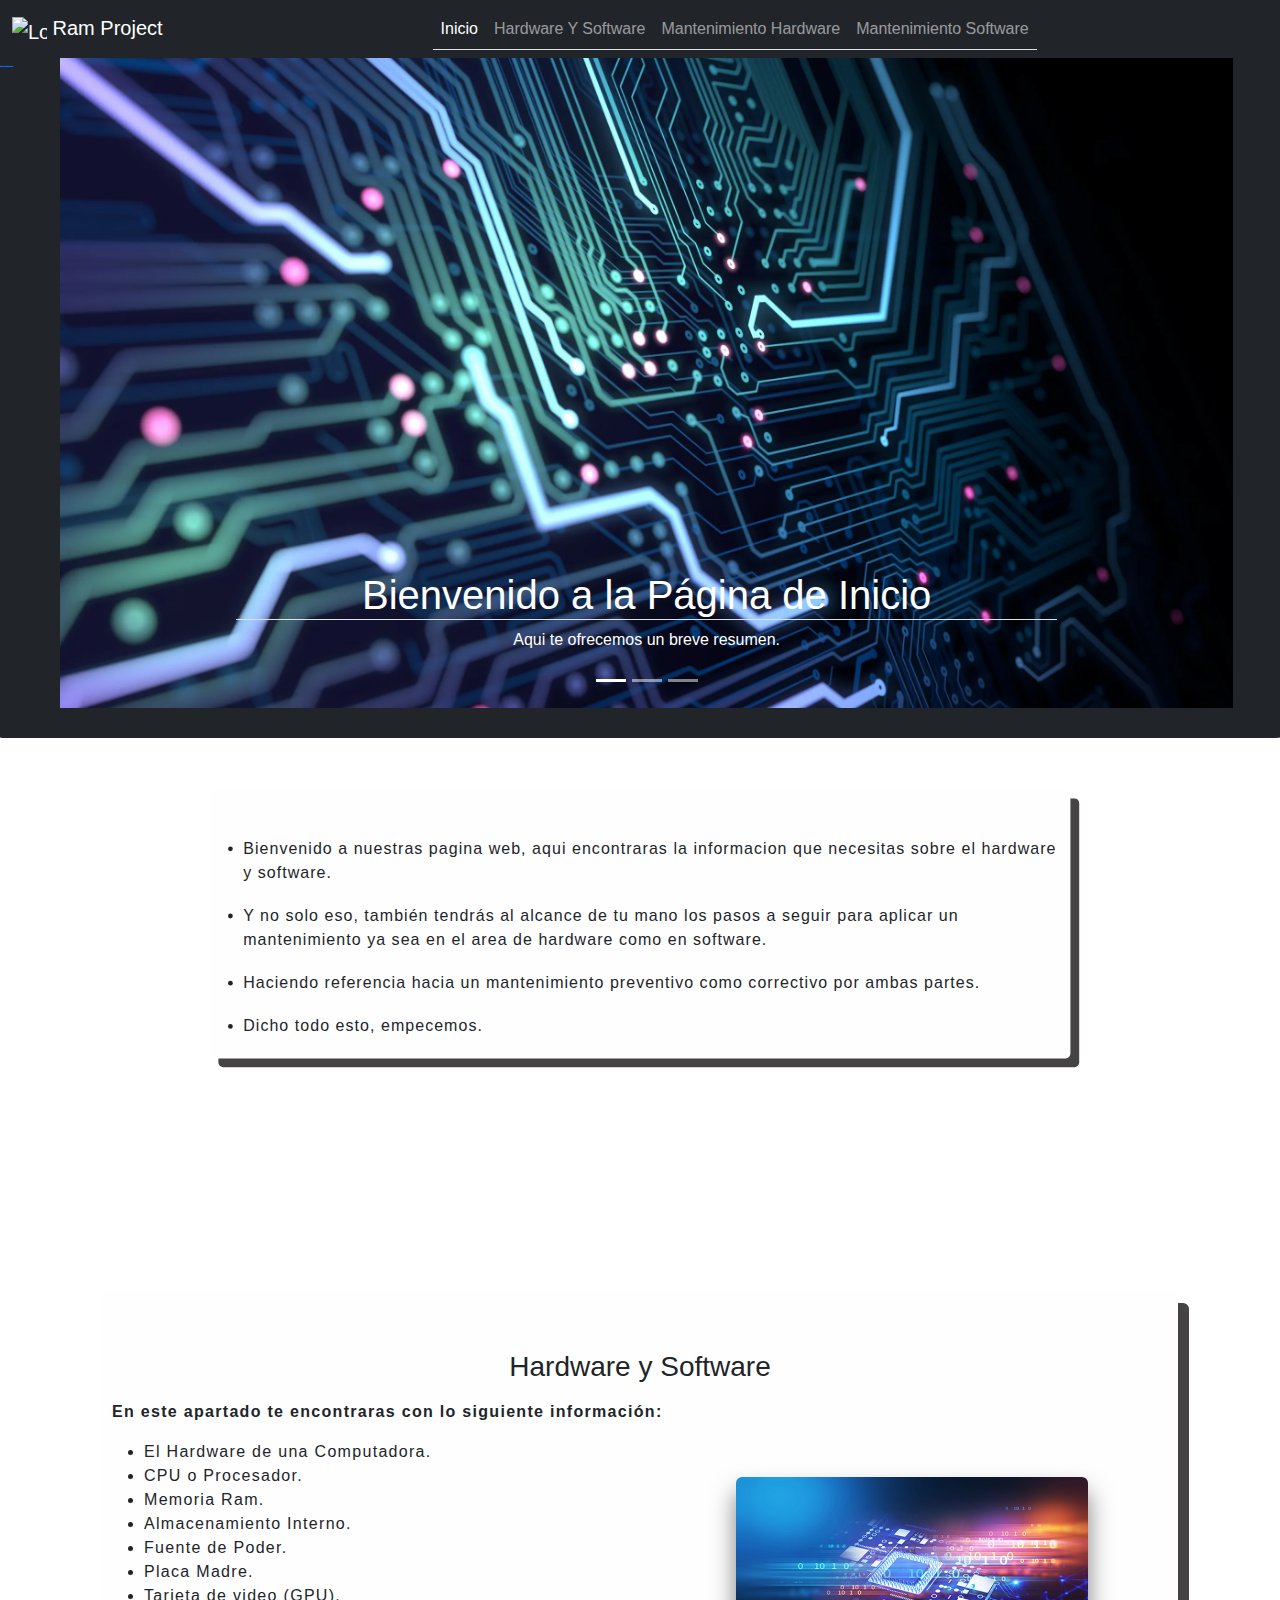
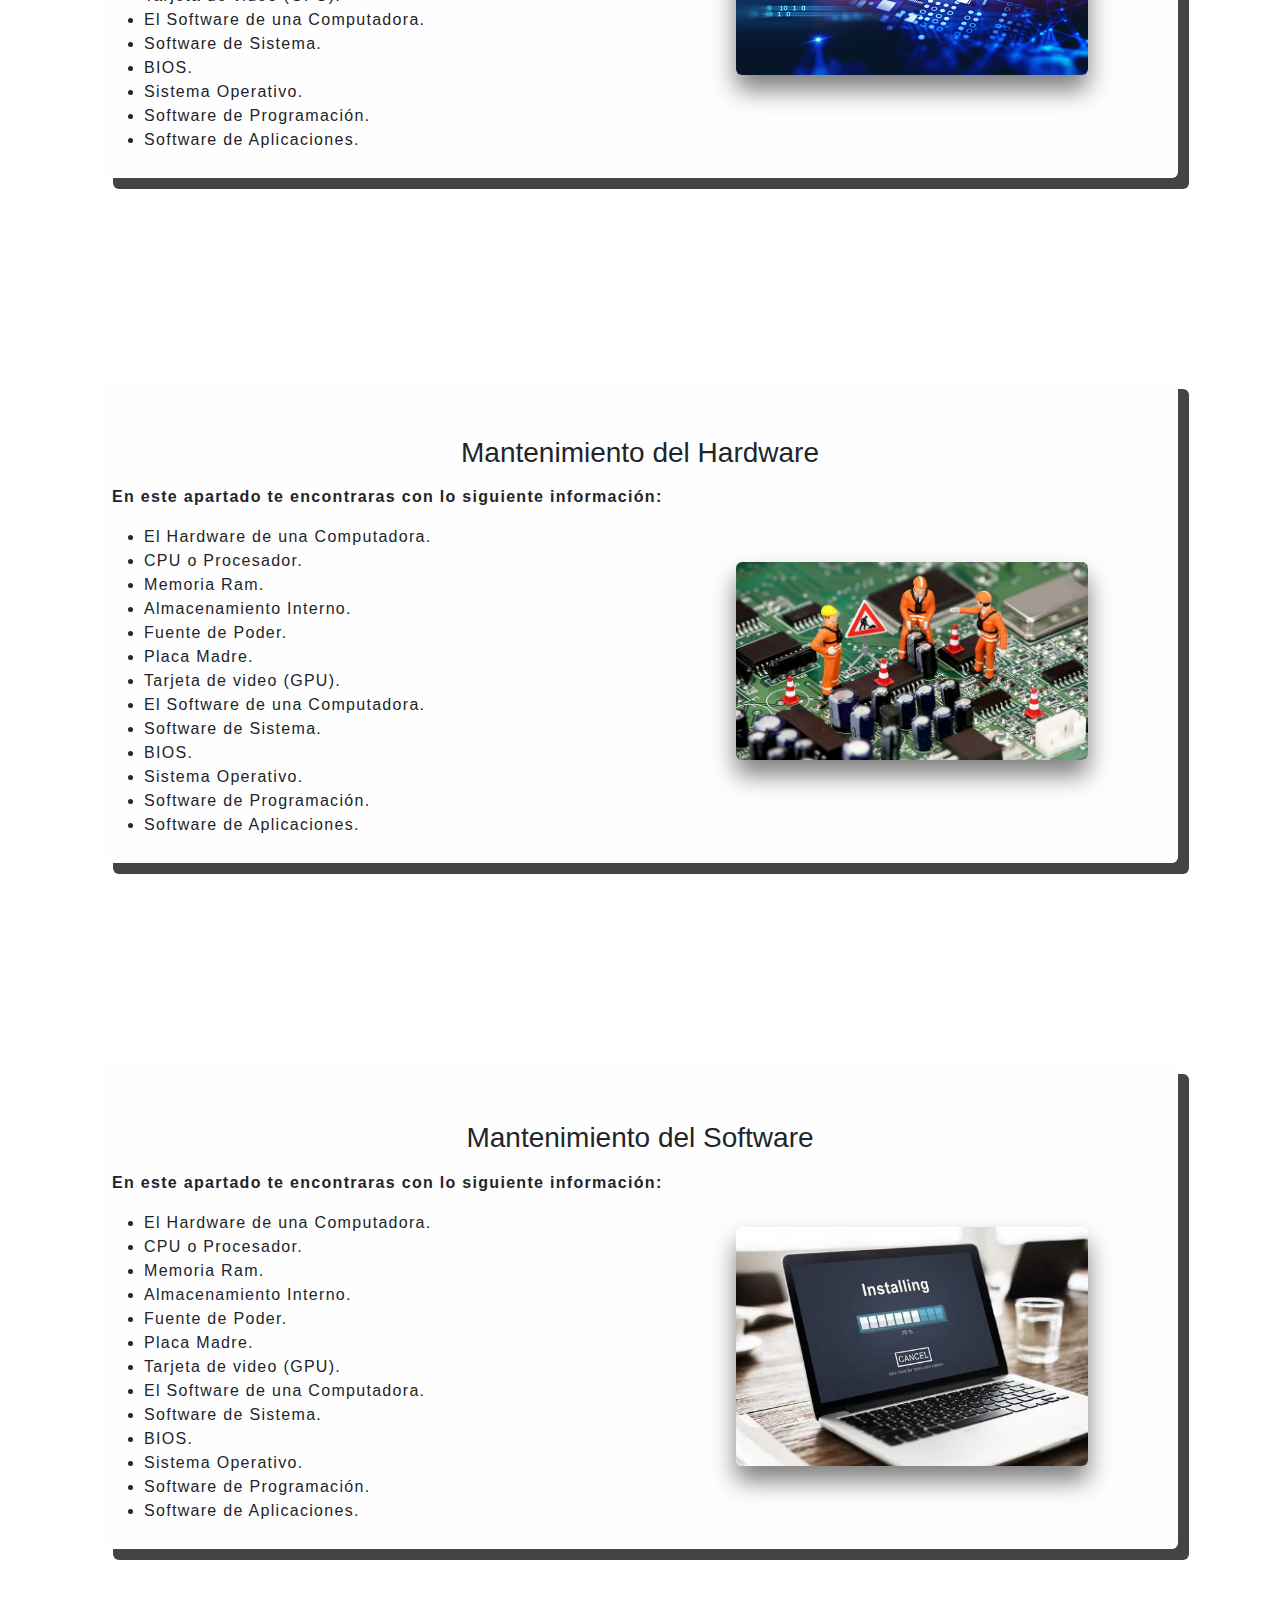
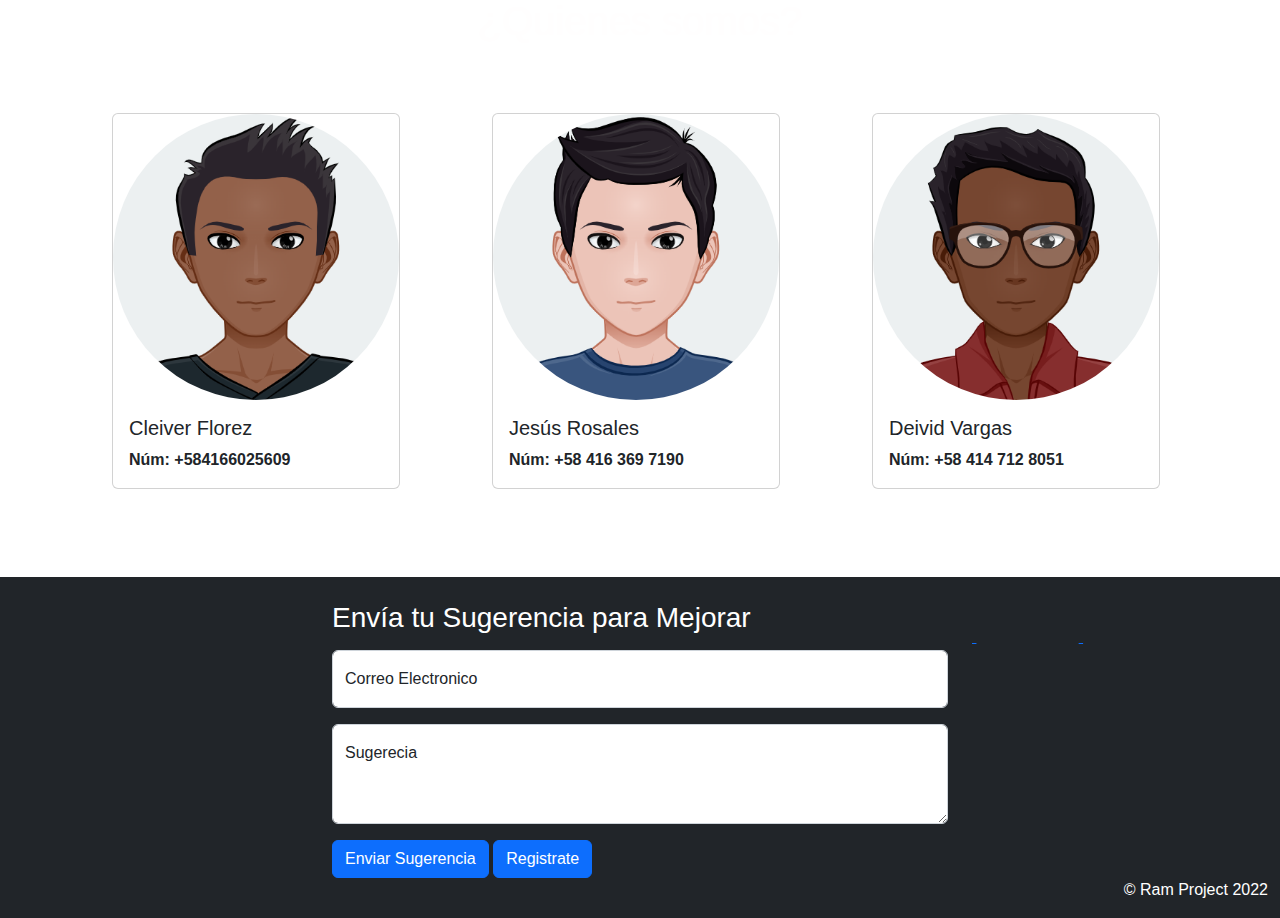
==== commit 3af3aa1d: "se esta empezando la estructura de la tercera y cuarta pagina" ====
--- a/index.html
+++ b/index.html
@@ -7,1026 +7,595 @@
     <title>Ram Project</title>
     <link
       rel="shortcut icon"
-      href="./css/img/logoFavicon.png"
+      href="./img/logoFavicon.png"
       type="image/x-icon"
     />
     <!-- Bootstrap Css -->
     <link rel="stylesheet" href="./boostrap/bootstrap.min.css" />
     <!-- Css Custom -->
-    <link rel="stylesheet" href="./css/main.css" />
+    <link rel="stylesheet" href="./css/inicio.css" />
   </head>
   <body>
-    <!-- Inicio del Navbar -->
     <header class="fixed-top">
-      <nav class="navbar navbar-expand-lg bg-dark navbar-dark opacity-75">
+      <nav class="navbar navbar-expand-lg navbar-dark bg-dark">
         <div class="container-fluid">
           <a class="navbar-brand" href="#">
             <img
-              src="./css/img/logo7.png"
-              alt=""
-              width="30"
-              height="24"
+              src="./img/logoFavicon.png"
+              alt="Logo"
+              width="35"
+              height="28"
               class="d-inline-block align-text-top"
             />
             Ram Project
           </a>
+
+          <!-- button small -->
           <button
             class="navbar-toggler"
             type="button"
             data-bs-toggle="collapse"
-            data-bs-target="#navbarNavAltMarkup"
-            aria-controls="navbarNavAltMarkup"
+            data-bs-target="#navbarSupportedContent"
+            aria-controls="navbarSupportedContent"
             aria-expanded="false"
             aria-label="Toggle navigation"
           >
             <span class="navbar-toggler-icon"></span>
           </button>
-          <div class="collapse navbar-collapse" id="navbarNavAltMarkup">
-            <div class="navbar-nav mx-auto border-bottom">
-              <a
-                class="nav-link active"
-                aria-current="page"
-                id="navbarText"
-                href="./index.html"
-                >Inicio</a
-              >
-              <a class="nav-link" id="navbarText" href="./pag2.html"
-                >Mantenimiento del Hardware</a
-              >
-              <a class="nav-link" id="navbarText" href="./pag3.html"
-                >Mantenimiento del Software</a
-              >
-            </div>
+          <!-- button small -->
+
+          <div
+            class="collapse navbar-collapse buttons-nav scale-nav mx-4"
+            id="navbarSupportedContent"
+          >
+            <ul class="navbar-nav border-bottom">
+              <li class="nav-item">
+                <a class="nav-link active" href="./index.html">Inicio</a>
+              </li>
+              <li class="nav-item">
+                <a class="nav-link" aria-current="page" href="./pag0.html"
+                  >Hardware Y Software</a
+                >
+              </li>
+              <li class="nav-item">
+                <a class="nav-link" href="./pag1.html"
+                  >Mantenimiento Hardware</a
+                >
+              </li>
+              <li class="nav-item">
+                <a class="nav-link" href="./pag2.html"
+                  >Mantenimiento Software</a
+                >
+              </li>
+            </ul>
           </div>
         </div>
       </nav>
     </header>
 
-    <!-- Inicio del Contendor del Carousel -->
-    <section>
-      <div class="container-fluid my-5">
+    <div class="container-fluid g-0 mt-5">
+      <div class="row carrucel bg-dark g-0">
+        <div class="col-1 bg-dark scale-carrucel">
+          <a
+            href="https://www.youtube.com/channel/UCV-28rZnosR59rs9_2A4x1Q"
+            target="_blank"
+          >
+            <img
+              src="./img/footer/youtube.png"
+              class="img-fluid scale-redes redes-margin"
+              alt=""
+            />
+          </a>
+          <a href="https://twitter.com/VanitasVermont" target="_blank">
+            <img
+              src="./img/footer/gorjeo.png"
+              class="img-fluid scale-redes redes-margin"
+              alt=""
+            />
+          </a>
+          <a
+            href="https://www.facebook.com/profile.php?id=100086688315757"
+            target="_blank"
+          >
+            <img
+              src="./img/footer/facebook.png"
+              class="img-fluid scale-redes redes-margin"
+              alt=""
+            />
+          </a>
+          <a
+            href="https://github.com/Mizzu8017/Trayect1ProyectoPaginaTutorial.git"
+            target="_blank"
+          >
+            <img
+              src="./img/footer/github.png"
+              class="img-fluid scale-redes redes-margin"
+              alt=""
+            />
+          </a>
+        </div>
         <!-- Inicio del Carousel -->
+        <div class="col-11 g-0 bg-dark">
+          <div
+            id="carouselExampleCaptions"
+            class="carousel slide carousel-fade"
+            data-bs-ride="carousel"
+          >
+            <!-- Incio de los indicadores -->
+            <div class="carousel-indicators">
+              <button
+                type="button"
+                data-bs-target="#carouselExampleCaptions"
+                data-bs-slide-to="0"
+                class="active"
+                aria-current="true"
+                aria-label="Slide 1"
+              ></button>
+              <button
+                type="button"
+                data-bs-target="#carouselExampleCaptions"
+                data-bs-slide-to="1"
+                aria-label="Slide 2"
+              ></button>
+              <button
+                type="button"
+                data-bs-target="#carouselExampleCaptions"
+                data-bs-slide-to="2"
+                aria-label="Slide 3"
+              ></button>
+            </div>
+            <!-- Fin de los indicadores -->
+            <div class="carousel-inner">
+              <div class="carousel-item active">
+                <img
+                  src="./img/index/carrucel/carrucel1.jpg"
+                  class="d-block w-100 img-fluid"
+                  alt="..."
+                />
+                <!-- Inicio del Text 1-->
+                <div class="carousel-caption d-none d-md-block">
+                  <h1 class="border-bottom">
+                    Bienvenido a la Página de Inicio
+                  </h1>
+                  <p>Aqui te ofrecemos un breve resumen.</p>
+                </div>
+                <!-- Fin del Text 1-->
+              </div>
+              <div class="carousel-item">
+                <img
+                  src="./img/index/carrucel/carrucel2.jpg"
+                  class="d-block w-100 img-fluid"
+                  alt="..."
+                />
+                <!-- Inicio del Text 2-->
+                <div class="carousel-caption d-none d-md-block">
+                  <h1 class="border-bottom">
+                    Bienvenido a la Página de Inicio
+                  </h1>
+                  <p>De toda la información referente al tema.</p>
+                </div>
+
+                <!-- Fin del Text 2-->
+              </div>
+              <div class="carousel-item">
+                <img
+                  src="./img/index/carrucel/carrucel3.jpg"
+                  class="d-block w-100 img-fluid"
+                  alt="..."
+                />
+                <!-- Inicio del Text 3-->
+                <div class="carousel-caption d-none d-md-block">
+                  <h1 class="border-bottom">
+                    Bienvenido a la Página de Inicio
+                  </h1>
+                  <p>Del hardware, Software y su debido mantenimiento.</p>
+                </div>
+                <!-- Fin del Text 3-->
+              </div>
+            </div>
+          </div>
+          <!-- Fin del Carousel -->
+        </div>
+      </div>
+    </div>
+    <!-- Fin del Contendor del Carousel -->
+
+    <!--!Container General-->
+    <div class="container">
+      <!--!Row General-->
+      <div class="row">
+        <div class="container">
+          <section class="rounded mt-5 section-inicio" id="item-1-2">
+            <div class="row justify-content-center mt-5">
+              <div class="col-lg-12 col-md-12 col-sm-12">
+                <ul>
+                  <li>
+                    Bienvenido a nuestras pagina web, aqui encontraras la
+                    informacion que necesitas sobre el hardware y software.
+                  </li>
+                  <li class="mt-4">
+                    Y no solo eso, también tendrás al alcance de tu mano los
+                    pasos a seguir para aplicar un mantenimiento ya sea en el
+                    area de hardware como en software.
+                  </li>
+                  <li class="mt-4">
+                    Haciendo referencia hacia un mantenimiento preventivo como
+                    correctivo por ambas partes.
+                  </li>
+                  <li class="mt-4">Dicho todo esto, empecemos.</li>
+                </ul>
+              </div>
+            </div>
+          </section>
+          <!-- Hardware y Software -->
+          <section class="rounded">
+            <div class="row align-items-center mt-5 g-0">
+              <h3 class="text-center mb-3">Hardware y Software</h3>
+              <div class="col-lg-8 col-md-8 col-sm-12 scale-pag">
+                <p class="section-pag0-text fw-bold">
+                  En este apartado te encontraras con lo siguiente información:
+                </p>
+                <ul class="section-pag0-text">
+                  <li>El Hardware de una Computadora.</li>
+                  <li>CPU o Procesador.</li>
+                  <li>Memoria Ram.</li>
+                  <li>Almacenamiento Interno.</li>
+                  <li>Fuente de Poder.</li>
+                  <li>Placa Madre.</li>
+                  <li>Tarjeta de video (GPU).</li>
+                  <li>El Software de una Computadora.</li>
+                  <li>Software de Sistema.</li>
+                  <li>BIOS.</li>
+                  <li>Sistema Operativo.</li>
+                  <li>Software de Programación.</li>
+                  <li>Software de Aplicaciones.</li>
+                </ul>
+              </div>
+              <div class="col-lg-4 col-md-5 col-sm-12">
+                <div class="img-contenedor">
+                  <a href="./pag0.html">
+                    <figure>
+                      <img
+                        src="./img/index/hard_soft.jpg"
+                        class="img-animacion"
+                        alt=""
+                      />
+                      <div class="capa">
+                        <h3>Hardware y Software</h3>
+                        <p>Click aquí para ver la información</p>
+                      </div>
+                    </figure>
+                  </a>
+                </div>
+              </div>
+            </div>
+          </section>
+
+          <!-- Mantenimiento Hardware -->
+          <section class="rounded">
+            <div class="row align-items-center mt-5 g-0">
+              <h3 class="text-center mb-3">Mantenimiento del Hardware</h3>
+              <div class="col-lg-8 col-md-8 col-sm-12 scale-pag">
+                <p class="section-pag0-text fw-bold">
+                  En este apartado te encontraras con lo siguiente información:
+                </p>
+                <ul class="section-pag0-text">
+                  <li>El Hardware de una Computadora.</li>
+                  <li>CPU o Procesador.</li>
+                  <li>Memoria Ram.</li>
+                  <li>Almacenamiento Interno.</li>
+                  <li>Fuente de Poder.</li>
+                  <li>Placa Madre.</li>
+                  <li>Tarjeta de video (GPU).</li>
+                  <li>El Software de una Computadora.</li>
+                  <li>Software de Sistema.</li>
+                  <li>BIOS.</li>
+                  <li>Sistema Operativo.</li>
+                  <li>Software de Programación.</li>
+                  <li>Software de Aplicaciones.</li>
+                </ul>
+              </div>
+              <div class="col-lg-4 col-md-5 col-sm-12">
+                <div class="img-contenedor">
+                  <a href="./pag0.html">
+                    <figure>
+                      <img
+                        src="./img/index/hardware.jpg"
+                        class="img-animacion"
+                        alt=""
+                      />
+                      <div class="capa">
+                        <h3>Mantenimiento del Hardware</h3>
+                        <p>Click aquí para ver la información</p>
+                      </div>
+                    </figure>
+                  </a>
+                </div>
+              </div>
+            </div>
+          </section>
+
+          <!-- Mantenimiento Software-->
+          <section class="rounded">
+            <div class="row align-items-center mt-5 g-0">
+              <h3 class="text-center mb-3">Mantenimiento del Software</h3>
+              <div class="col-lg-8 col-md-8 col-sm-12 scale-pag">
+                <p class="section-pag0-text fw-bold">
+                  En este apartado te encontraras con lo siguiente información:
+                </p>
+                <ul class="section-pag0-text">
+                  <li>El Hardware de una Computadora.</li>
+                  <li>CPU o Procesador.</li>
+                  <li>Memoria Ram.</li>
+                  <li>Almacenamiento Interno.</li>
+                  <li>Fuente de Poder.</li>
+                  <li>Placa Madre.</li>
+                  <li>Tarjeta de video (GPU).</li>
+                  <li>El Software de una Computadora.</li>
+                  <li>Software de Sistema.</li>
+                  <li>BIOS.</li>
+                  <li>Sistema Operativo.</li>
+                  <li>Software de Programación.</li>
+                  <li>Software de Aplicaciones.</li>
+                </ul>
+              </div>
+              <div class="col-lg-4 col-md-5 col-sm-12">
+                <div class="img-contenedor">
+                  <a href="./pag0.html">
+                    <figure>
+                      <img
+                        src="./img/index/software.jpg"
+                        class="img-animacion"
+                        alt=""
+                      />
+                      <div class="capa">
+                        <h3>Mantenimiento del Software</h3>
+                        <p>Click aquí para ver la información</p>
+                      </div>
+                    </figure>
+                  </a>
+                </div>
+              </div>
+            </div>
+          </section>
+          <!-- Quienes somos -->
+          <div>
+            <div class="row justify-content-center">
+              <h1 class="text-center carta-title mt-5">¿Quienes somos?</h1>
+              <div class="col-lg-4 col-md-4 col-sm-12">
+                <div class="card carta" style="width: 18rem">
+                  <img
+                    src="./img/index/card/cleiver.png"
+                    class="card-img-top rounded-circle img-fluid"
+                    alt="..."
+                  />
+                  <div class="card-body">
+                    <h5 class="card-title">Cleiver Florez</h5>
+                    <p class="card-text fw-bold">Núm: +584166025609</p>
+                  </div>
+                </div>
+              </div>
+
+              <div class="col-lg-4 col-md-4 col-sm-12">
+                <div class="card carta" style="width: 18rem">
+                  <img
+                    src="./img/index/card/jesus.png"
+                    class="card-img-top rounded-circle img-fluid"
+                    alt="..."
+                  />
+                  <div class="card-body">
+                    <h5 class="card-title">Jesús Rosales</h5>
+                    <p class="card-text fw-bold">Núm: +58 416 369 7190</p>
+                  </div>
+                </div>
+              </div>
+              <div class="col-lg-4 col-md-4 col-sm-12">
+                <div class="card carta" style="width: 18rem">
+                  <img
+                    src="./img/index/card/deivid.png"
+                    class="card-img-top rounded-circle img-fluid"
+                    alt="..."
+                  />
+                  <div class="card-body">
+                    <h5 class="card-title">Deivid Vargas</h5>
+                    <p class="card-text fw-bold">Núm: +58 414 712 8051</p>
+                  </div>
+                </div>
+              </div>
+            </div>
+          </div>
+          <!-- Quienes somos -->
+        </div>
+      </div>
+      <!--!Row General-->
+      <!-- ventana emergente sugerencia -->
+      <div>
         <div
-          id="carouselExampleCaptions"
-          class="carousel slide carousel-fade"
-          data-bs-ride="carousel"
+          class="modal fade"
+          id="exampleModal"
+          tabindex="-1"
+          aria-labelledby="exampleModalLabel"
+          aria-hidden="true"
         >
-          <!-- Incio de los indicadores -->
-          <div class="carousel-indicators">
-            <button
-              type="button"
-              data-bs-target="#carouselExampleCaptions"
-              data-bs-slide-to="0"
-              class="active"
-              aria-current="true"
-              aria-label="Slide 1"
-            ></button>
-            <button
-              type="button"
-              data-bs-target="#carouselExampleCaptions"
-              data-bs-slide-to="1"
-              aria-label="Slide 2"
-            ></button>
-            <button
-              type="button"
-              data-bs-target="#carouselExampleCaptions"
-              data-bs-slide-to="2"
-              aria-label="Slide 3"
-            ></button>
-          </div>
-          <!-- Fin de los indicadores -->
-          <div class="carousel-inner">
-            <div class="carousel-item active">
+          <div class="modal-dialog">
+            <div class="modal-content">
+              <div class="modal-header">
+                <h1 class="modal-title fs-5" id="exampleModalLabel">
+                  Sugerencia Enviada.
+                </h1>
+                <button
+                  type="button"
+                  class="btn-close"
+                  data-bs-dismiss="modal"
+                  aria-label="Close"
+                ></button>
+              </div>
+              <div class="modal-body">
+                Muchas Gracias por esa sugerencia, nos ayudas mucho a mejorar.
+              </div>
+              <div class="modal-footer">
+                <button
+                  type="button"
+                  class="btn btn-danger"
+                  data-bs-dismiss="modal"
+                >
+                  Cerrar
+                </button>
+              </div>
+            </div>
+          </div>
+        </div>
+      </div>
+      <!-- ventana emergente sugerencia -->
+    </div>
+    <footer class="mt-5 bg-dark">
+      <div class="container-fluid">
+        <div class="row justify-content-md-center bg-dark">
+          <div class="col-lg-2 d-none d-lg-block">
+            <img
+              src="./img/logo7.png"
+              class="img-fluid rounded-circle mt-3 mb-3"
+              alt=""
+            />
+          </div>
+          <!-- apartado sugerencias -->
+          <div class="col-lg-6 col-md-8 col-sm-12">
+            <div id="form">
+              <h3 class="mt-4 text-bg-dark">
+                Envía tu Sugerencia para Mejorar
+              </h3>
+              <div class="form-floating mt-3 mb-3">
+                <form class="form-floating">
+                  <input
+                    type="email"
+                    class="form-control"
+                    id="floatingInputValue"
+                    placeholder="name@example.com"
+                  />
+                  <label for="floatingInputValue">Correo Electronico</label>
+                </form>
+              </div>
+              <div class="form-floating mb-3">
+                <textarea
+                  class="form-control"
+                  placeholder="Leave a comment here"
+                  id="floatingTextarea2"
+                  style="height: 100px"
+                ></textarea>
+                <label for="floatingTextarea2">Sugerecia</label>
+              </div>
+              <button
+                type="reset"
+                class="btn btn-primary"
+                data-bs-toggle="modal"
+                data-bs-target="#exampleModal"
+              >
+                Enviar Sugerencia
+              </button>
+              <a type="button" class="btn btn-primary" href="./login.html">
+                Registrate
+              </a>
+            </div>
+          </div>
+          <!-- apartado sugerencias -->
+
+          <!-- apartado de redes sociales footer -->
+          <div class="col-lg-1 col-md-2 mt-5 footer-disable">
+            <a
+              href="https://www.youtube.com/channel/UCV-28rZnosR59rs9_2A4x1Q"
+              target="_blank"
+            >
               <img
-                src="./css/img/imgPag1/Carrucel1.jpg"
-                class="d-block w-100 img-fluid"
-                alt="..."
+                src="./img/footer/youtube.png"
+                class="img-fluid scale-footer"
+                alt=""
               />
-              <!-- Inicio del Text 1-->
-              <div class="carousel-caption d-none d-md-block">
-                <h1 class="border-bottom">
-                  Bienvenido a Nuestra Pagina Tutorial
-                </h1>
-                <p>
-                  Aqui te ofrecesmos informcación sobre el hardware y Sotfware
-                </p>
-              </div>
-              <!-- Fin del Text 1-->
-            </div>
-            <div class="carousel-item">
+            </a>
+            <a href="https://twitter.com/VanitasVermont" target="_blank">
               <img
-                src="./css/img/imgPag1/Carrucel2.jpg"
-                class="d-block w-100 img-fluid"
-                alt="..."
+                src="./img/footer/gorjeo.png"
+                class="img-fluid scale-footer"
+                alt=""
               />
-              <!-- Inicio del Text 2-->
-              <div class="carousel-caption d-none d-md-block">
-                <h1 class="border-bottom">
-                  Bienvenido a Nuestra Pagina Tutorial
-                </h1>
-                <p>
-                  Aqui te ofrecesmos informcación sobre el hardware y Sotfware
-                </p>
-              </div>
-              <!-- Fin del Text 2-->
-            </div>
-            <div class="carousel-item">
+            </a>
+          </div>
+          <div class="col-lg-1 col-md-2 mt-5 footer-buttons footer-disable">
+            <a
+              href="https://www.facebook.com/profile.php?id=100086688315757"
+              target="_blank"
+            >
               <img
-                src="./css/img/imgPag1/Carrucel3.jpg"
-                class="d-block w-100 img-fluid"
-                alt="..."
+                src="./img/footer/facebook.png"
+                class="img-fluid scale-footer"
+                alt=""
               />
-              <!-- Inicio del Text 3-->
-              <div class="carousel-caption d-none d-md-block">
-                <h1 class="border-bottom">
-                  Bienvenido a Nuestra Pagina Tutorial
-                </h1>
-                <p>
-                  Aqui te ofrecesmos informcación sobre el hardware y Sotfware
-                </p>
-              </div>
-              <!-- Fin del Text 3-->
-            </div>
-          </div>
-        </div>
-        <!-- Fin del Carousel -->
-      </div>
-    </section>
-    <!-- Fin del Contendor del Carousel -->
-
-    <div class="container-fluid" id="cont">
-      <div class="row">
-        <div class="col-lg-9 col-md-12 mt-5">
-          <!--! Inicio del container del contenido -->
-          <div
-            class="container"
-            data-bs-spy="scroll"
-            data-bs-target="#list-example"
-            data-bs-smooth-scroll="true"
-            class="scrollspy-example"
-            tabindex="0"
-          >
-            <!--? Inicio de la primera section Hardware -->
-            <section>
-              <div class="row align-items-center">
-                <div class="col-12 shadow p-3 mb-5 bg-body rounded">
-                  <!-- Inicio del Contenido 1 -->
-                  <div class="" id="item-1">
-                    <h3 class="text-center mt-3">
-                      El Hardware de una Computadora
-                    </h3>
-                    <p>
-                      ¿Quieres saber qué hardware está en su computadora?
-                      Convertirse en un equipo pro con nuestra guía rápida de
-                      estos componentes esenciales y sus funciones. Simplemente,
-                      equipo de hardware de los componentes físicos, que un
-                      sistema informático requiere para funcionar. Abarca todo
-                      con una placa de circuito que opera dentro de un PC o
-                      portátil; incluyendo la placa base, tarjeta gráfica, CPU
-                      (Unidad Central de Procesamiento), ventiladores, webcam,
-                      fuente de alimentación, y así sucesivamente. Aunque el
-                      diseño de hardware diferencia entre PCs de escritorio y
-                      portátiles debido a sus diferencias en tamaño, el mismo
-                      núcleo de los componentes se encuentra en ambos. Sin
-                      hardware, no habría manera de ejecutar el software
-                      esencial que hace que los ordenadores tan útil.
-                    </p>
-                  </div>
-                  <!-- Fin de la Fin del Contenido 1 -->
-                </div>
-              </div>
-            </section>
-            <!--? Fin de la primera section Hardware -->
-
-            <!--? Inicio de la Segunda section CPU -->
-            <section>
-              <div class="row align-items-center">
-                <!-- Inicio de la imagen 2 -->
-                <div class="col-lg-4 col-md-12">
-                  <img
-                    src="./css/img/imgPag1/queCpu.jpg"
-                    class="img-fluid rounded-circle d-none d-lg-block"
-                    alt=""
-                  />
-                </div>
-
-                <!-- Fin de la imagen 2  -->
-                <div class="col-lg-8 col-md-12 shadow p-3 mb-5 bg-body rounded">
-                  <!-- Inicio del Contenido -->
-                  <div class="" id="item-1-1">
-                    <h3 class="text-center mb-3">CPU o Procesador</h3>
-                    <p>
-                      Es un pequeño dispositivo que se adapta a la placa base o
-                      madre que se caracteriza por ser el “cerebro” de la
-                      computadora ya que entre sus funciones están la asignación
-                      de todas las tareas que hace un computador también procesa
-                      y clasifica la información para así enviarla al disco duro
-                      para almacenarla. Su nombre CPU proviene de la abreviación
-                      del inglés que significa Central processing unit,
-                      traducido al español como unidad central de procesamiento.
-                      Está compuesto por:
-                    </p>
-
-                    <!-- Inicio del acordion -->
-                    <div class="accordion" id="accordionExample">
-                      <div class="accordion-item">
-                        <h2 class="accordion-header" id="acordion-1-1">
-                          <button
-                            class="accordion-button"
-                            type="button"
-                            data-bs-toggle="collapse"
-                            data-bs-target="#collapsedAcordion-1-1"
-                            aria-expanded="false"
-                            aria-controls="collapsedAcordion-1-1"
-                          >
-                            Núcleos
-                          </button>
-                        </h2>
-                        <div
-                          id="collapsedAcordion-1-1"
-                          class="accordion-collapse collapse show"
-                          aria-labelledby="acordion-1-1"
-                          data-bs-parent="#accordionExample"
-                        >
-                          <div class="accordion-body">
-                            <p>
-                              Son pequeños componentes físicos que trae el
-                              procesador que se encargan de procesos que este
-                              logra hacer en simultaneo un procesador.
-                            </p>
-                          </div>
-                        </div>
-                      </div>
-                      <div class="accordion-item">
-                        <h2 class="accordion-header" id="acordion-1-2">
-                          <button
-                            class="accordion-button collapsed"
-                            type="button"
-                            data-bs-toggle="collapse"
-                            data-bs-target="#collapsedAcordion-1-2"
-                            aria-expanded="false"
-                            aria-controls="collapsedAcordion-1-2"
-                          >
-                            Hilos
-                          </button>
-                        </h2>
-                        <div
-                          id="collapsedAcordion-1-2"
-                          class="accordion-collapse collapse"
-                          aria-labelledby="acordion-1-2"
-                          data-bs-parent="#accordionExample"
-                        >
-                          <div class="accordion-body">
-                            <p>
-                              Se pueden definir como núcleos digitales para
-                              poder ayudar en las tareas de los núcleos o dicho
-                              de otra forma se podría decir que se encargar de
-                              los sub procesos de los núcleos.
-                            </p>
-                          </div>
-                        </div>
-                      </div>
-                      <div class="accordion-item">
-                        <h2 class="accordion-header" id="acordion-1-3">
-                          <button
-                            class="accordion-button collapsed"
-                            type="button"
-                            data-bs-toggle="collapse"
-                            data-bs-target="#collapsedacordion-1-3"
-                            aria-expanded="false"
-                            aria-controls="collapsedacordion-1-3"
-                          >
-                            Memoria Cache
-                          </button>
-                        </h2>
-                        <div
-                          id="collapsedacordion-1-3"
-                          class="accordion-collapse collapse"
-                          aria-labelledby="acordion-1-3"
-                          data-bs-parent="#accordionExample"
-                        >
-                          <div class="accordion-body">
-                            Esta memoria de pequeña capacidad esta implementada
-                            en el procesador para controlar los datos del
-                            procesador y es la memoria más rápida con la que
-                            cuenta un computador.
-                          </div>
-                        </div>
-                      </div>
-                      <div class="accordion-item">
-                        <h2 class="accordion-header" id="acordion-1-4">
-                          <button
-                            class="accordion-button collapsed"
-                            type="button"
-                            data-bs-toggle="collapse"
-                            data-bs-target="#collapsedAcordion-1-4"
-                            aria-expanded="false"
-                            aria-controls="collapsedAcordion-1-4"
-                          >
-                            Frecuencia
-                          </button>
-                        </h2>
-                        <div
-                          id="collapsedAcordion-1-4"
-                          class="accordion-collapse collapse"
-                          aria-labelledby="acordion-1-4"
-                          data-bs-parent="#accordionExample"
-                        >
-                          <div class="accordion-body">
-                            <p>
-                              La frecuencia de un procesador se transmite como
-                              la velocidad que tiene un procesador y esta se
-                              mide en Ghz (giga Hertz).
-                            </p>
-                          </div>
-                        </div>
-                      </div>
-                    </div>
-                    <!-- Fin del acordion -->
-                    <p>
-                      Los procesadores se clasifican por marca, serie,
-                      generación y finalidad o propósito del procesador y estos
-                      datos lo podemos ver en la nomenclatura de cada
-                      procesador.
-                    </p>
-                    <!-- Fin del acordion -->
-                  </div>
-                  <!-- Fin de la Fin del Contenido  -->
-                </div>
-              </div>
-            </section>
-            <!--? Fin de la Segunda section CPU -->
-
-            <!--? Inicio de la tercera section Ram -->
-            <section>
-              <div class="row align-items-center">
-                <div class="col-lg-8 col-md-12 shadow p-3 mb-5 bg-body rounded">
-                  <!-- Inicio del Contenido 3 -->
-                  <div class="" id="item-1-2">
-                    <h3 class="text-center mb-3">Memoria Ram</h3>
-                    <p>
-                      Memoria ram o memoria de almacenamiento o acceso aleatorio
-                      es un dispositivo que se conecta en la placa madre por lo
-                      general cerca del procesador, es una unidad de
-                      almacenamiento volátil es decir que los datos que almacena
-                      no son permanentes ya que esta está constantemente
-                      compartiendo información con el procesador y disco duro
-                      para que esta información sea almacenada permanente en el
-                      disco duro, la memoria ram almacena los datos que se están
-                      usando en ese momento por la máquina, estos datos pueden
-                      ser datos de video, aplicaciones abiertas en ese momento
-                      como navegadores, juegos, entre otros, y datos del sistema
-                      operativos y aplicaciones de segundo plano. Esta mide su
-                      capacidad en gb (giga bytes) y trabaja a una frecuencia de
-                      reloj que son los ghz (giga Hertz)
-                    </p>
-                  </div>
-                  <!-- Fin de la Fin del Contenido 3 -->
-                </div>
-                <div class="col-4">
-                  <!-- Inicio de la imagen 3 -->
-                  <img
-                    src="./css/img/imgPag1/memoriaRam.jpg"
-                    class="img-fluid rounded-circle d-none d-lg-block"
-                    alt=""
-                  />
-                </div>
-                <!-- Fin de la imagen 3  -->
-              </div>
-            </section>
-            <!--? Fin de la tercera section Ram -->
-
-            <!--? Inicio de la cuarta section Almacenamiento -->
-            <section>
-              <div class="row align-items-center">
-                <!-- Inicio de la imagen 2 -->
-                <div class="col-4">
-                  <img
-                    src="./css/img/imgPag1/discoDuro.jpeg"
-                    class="img-fluid rounded-circle d-none d-lg-block"
-                    alt=""
-                  />
-                </div>
-
-                <!-- Fin de la imagen 4  -->
-                <div class="col-lg-8 col-md-12 shadow p-3 mb-5 bg-body rounded">
-                  <!-- Inicio del Contenido 4 -->
-                  <div class="" id="item-1-3">
-                    <h3 class="text-center mb-3">Almacenamiento interno</h3>
-                    <p>
-                      Guardan datos o información no volátiles es decir
-                      permanentes que guarda el sistema, hay cuatro tipos de
-                      estos en la actualidad:
-                    </p>
-                    <!-- Inicio del acordion -->
-                    <div class="accordion" id="accordionExample">
-                      <div class="accordion-item">
-                        <h2 class="accordion-header" id="acordion-2-1">
-                          <button
-                            class="accordion-button"
-                            type="button"
-                            data-bs-toggle="collapse"
-                            data-bs-target="#collapsedAcordion-2-1"
-                            aria-expanded="false"
-                            aria-controls="collapsedAcordion-2-1"
-                          >
-                            Disco duro (HDD)
-                          </button>
-                        </h2>
-                        <div
-                          id="collapsedAcordion-2-1"
-                          class="accordion-collapse collapse show"
-                          aria-labelledby="acordion-2-1"
-                          data-bs-parent="#accordionExample"
-                        >
-                          <div class="accordion-body">
-                            <p>
-                              Se caracteriza por ser el más antiguo de los tres
-                              y gracias a esto lo hace barato en el mercado por
-                              ende se usan mucho a pesar de una arquitectura
-                              antigua como los discos mecánicos que guardan la
-                              información sus tiempos de lecturas y escritura
-                              son muy lentas comparado con la competencia pero
-                              se suele usar para servidores, se conecta vía SATA
-                              y por lo general no soporta el nuevo SATA 3 así
-                              que no logra aprovechar al máximo esta tecnología.
-                            </p>
-                          </div>
-                        </div>
-                      </div>
-                      <div class="accordion-item">
-                        <h2 class="accordion-header" id="acordion-2-2">
-                          <button
-                            class="accordion-button collapsed"
-                            type="button"
-                            data-bs-toggle="collapse"
-                            data-bs-target="#collapsedAcordion-2-2"
-                            aria-expanded="false"
-                            aria-controls="collapsedAcordion-2-2"
-                          >
-                            SSD
-                          </button>
-                        </h2>
-                        <div
-                          id="collapsedAcordion-2-2"
-                          class="accordion-collapse collapse"
-                          aria-labelledby="acordion-2-2"
-                          data-bs-parent="#accordionExample"
-                        >
-                          <div class="accordion-body">
-                            <p>
-                              Es el sucesor del disco duro este cuenta con una
-                              tecnología más avanzada que los discos duros
-                              gracias a estos le permite tiempos de lectura y
-                              escritura rápidos, se conecta vía SATA y soporta
-                              la generación 3 de la misma haciendo que se
-                              aproveche lo máximo posible sus velocidades de
-                              transferencia.
-                            </p>
-                          </div>
-                        </div>
-                      </div>
-                      <div class="accordion-item">
-                        <h2 class="accordion-header" id="acordion-2-3">
-                          <button
-                            class="accordion-button collapsed"
-                            type="button"
-                            data-bs-toggle="collapse"
-                            data-bs-target="#collapsedacordion-2-3"
-                            aria-expanded="false"
-                            aria-controls="collapsedacordion-2-3"
-                          >
-                            SSD m.2
-                          </button>
-                        </h2>
-                        <div
-                          id="collapsedacordion-2-3"
-                          class="accordion-collapse collapse"
-                          aria-labelledby="acordion-2-3"
-                          data-bs-parent="#accordionExample"
-                        >
-                          <div class="accordion-body">
-                            Este tipo de almacenamiento es el que tiene las
-                            mejores velocidades de transferencia en la
-                            actualidad se caracteriza por tener un tamaño
-                            discreto y deja de usar el sata convencional y como
-                            su conexión (llamada m.2) no necesita ningún tipo de
-                            cable hace que el delay sea menor y aprovechando al
-                            máximo sus altas velocidades de transferencia se
-                            aprovechen al máximo.
-                          </div>
-                        </div>
-                      </div>
-                      <div class="accordion-item">
-                        <h2 class="accordion-header" id="acordion-2-4">
-                          <button
-                            class="accordion-button collapsed"
-                            type="button"
-                            data-bs-toggle="collapse"
-                            data-bs-target="#collapsedAcordion-2-4"
-                            aria-expanded="false"
-                            aria-controls="collapsedAcordion-2-4"
-                          >
-                            SSD m.2 nvme
-                          </button>
-                        </h2>
-                        <div
-                          id="collapsedAcordion-2-4"
-                          class="accordion-collapse collapse"
-                          aria-labelledby="acordion-2-4"
-                          data-bs-parent="#accordionExample"
-                        >
-                          <div class="accordion-body">
-                            <p>
-                              Este es la evolución del m.2 tradicional se
-                              caracteriza por tener conexión más rápida ya que
-                              posee una conexión PCI-E y su lectura es en
-                              paralelo es decir que lee datos en simultaneo o
-                              dicho de otra manera lee varios datos a la vez
-                            </p>
-                          </div>
-                        </div>
-                      </div>
-                    </div>
-                    <!-- Fin del acordion -->
-                  </div>
-                  <!-- Fin del Contenido 4 -->
-                </div>
-              </div>
-            </section>
-
-            <!--? Fin de la cuarta section Almacenamiento -->
-
-            <!--? Inicio de la quinta section Fuente Poder -->
-            <section>
-              <div class="row align-items-center">
-                <div class="col-lg-8 col-md-12 shadow p-3 mb-5 bg-body rounded">
-                  <!-- Inicio del Contenido 1 -->
-                  <div class="" id="item-1-4">
-                    <h3 class="text-center mb-3">Fuente de Poder</h3>
-                    <p>
-                      Genérica: Estas fuentes de poder no pasan por ningún tipo
-                      de verificación o pruebas antes de ser comercializadas,
-                      tienen como característica el ser de muy bajo costo y no
-                      entregar la energía que promete entregando incluso hasta
-                      la mitad o menos de lo prometido e incluye energía poco
-                      estable.
-                    </p>
-                    <p>
-                      Certificada: Brindan energía más estable y pasan por
-                      pruebas antes de ser comerciales su certificación depende
-                      de las pruebas que se le hacen y son del tipo 80plus se
-                      subdividen en: White, bronze, silver,
-                      platinum,gold,titanium.
-                    </p>
-                  </div>
-                  <!-- Fin de la Fin del Contenido 1 -->
-                </div>
-                <div class="col-4">
-                  <!-- Inicio de la imagen 3 -->
-                  <img
-                    src="./css/img/imgPag1/PSU.jpg"
-                    class="img-fluid rounded-circle d-none d-lg-block"
-                    alt=""
-                  />
-                </div>
-              </div>
-            </section>
-            <!--? Fin de la quinta section Fuente Poder  -->
-
-            <!--? Inicio de la sexta section Placa Madre -->
-            <section>
-              <div class="row align-items-center">
-                <!-- Inicio de la imagen 2 -->
-                <div class="col-4">
-                  <img
-                    src="./css/img/imgPag1/placaBase.jpeg"
-                    class="img-fluid rounded-circle d-none d-lg-block"
-                    alt=""
-                  />
-                </div>
-
-                <!-- Fin de la imagen 4  -->
-                <div class="col-lg-8 col-md-12 shadow p-3 mb-5 bg-body rounded">
-                  <!-- Inicio del Contenido 4 -->
-                  <div class="" id="item-1-5">
-                    <h3 class="text-center mb-3">Placa Madre</h3>
-                    <p>
-                      En este dispositivo electrónico es donde todas las partes
-                      del computador se conectan para estar conectados entre sí,
-                      también regula y distribuye la energía para todos los
-                      componentes del computador, es encargada de regular las
-                      información de los componentes con la ayuda del procesador
-                      con un componente llamado chipset que se subdivide en dos
-                      partes las cuales son: northbridge y southbridge.
-                    </p>
-                  </div>
-                  <!-- Fin de la Fin del Contenido 4 -->
-                </div>
-              </div>
-            </section>
-            <!--? Fin de la sexta section Placa Madre -->
-
-            <!--? Inicio de la sectima section GPU -->
-            <section>
-              <div class="row align-items-center">
-                <div class="col-lg-8 col-md-12 shadow p-3 mb-5 bg-body rounded">
-                  <!-- Inicio del Contenido 1 -->
-                  <div class="" id="item-1-6">
-                    <h3 class="text-center mb-3">Tarjeta de video (GPU)</h3>
-                    <p>
-                      Es una tarjeta que se conecta vía pci-e y como su nombre
-                      dice se encarga de procesar videos reduciéndole la carga
-                      al procesador ya que la tarjeta gráfica trae un pequeño
-                      procesador llamado GPU que se encarga exclusivamente para
-                      transmitir o transformar código binario a una interfaz
-                      exclusiva para el usuario, cuenta con algo llamado VRAM
-                      que tiene la misma función que una memoria ram pero a
-                      diferencia de esta es que la VRAM es mas rápida y trabaja
-                      con datos en paralelo
-                    </p>
-                  </div>
-                  <!-- Fin de la Fin del Contenido 1 -->
-                </div>
-                <div class="col-4">
-                  <!-- Inicio de la imagen 3 -->
-                  <img
-                    src="./css/img/imgPag1/Gpu.jpg"
-                    class="img-fluid rounded-circle d-none d-lg-block"
-                    alt=""
-                  />
-                </div>
-              </div>
-            </section>
-            <!--? Fin de la sectima section GPU -->
-
-            <!--? Inicio del liston -->
-            <section class="my-3">
-              <div class="col-lg-12">
-                <div id="ribbon">
-                  <div
-                    id="birthday"
-                    class="container w-50 pl-5 pr-5 rounded-lg"
-                  >
-                    <div class="row align-items-center">
-                      <div class="col-sm p-3">
-                        <img
-                          src="./css/img/logo7.png"
-                          width=" 100"
-                          class="w-75 mx-auto d-block"
-                          alt=""
-                        />
-                      </div>
-
-                      <div class="col-sm p-3 text-light text-center">
-                        <p class="text-light h3">Ram Project</p>
-                      </div>
-                    </div>
-                  </div>
-                </div>
-              </div>
-            </section>
-            <!--? fin del liston -->
-
-            <!--! Inicio de las section del Software -->
-
-            <!--? Inicio de la primera section Software -->
-            <section class="mt-5">
-              <div class="row align-items-center">
-                <div class="col-12 shadow p-3 mb-5 bg-body rounded">
-                  <!-- Inicio del Contenido 1 -->
-                  <div class="" id="item-2">
-                    <h3 class="text-center mb-3">
-                      El Software de una Computadora
-                    </h3>
-                    <p>
-                      Se conoce como software, logicial o soporte lógico al
-                      sistema formal de un sistema informático, que comprende el
-                      conjunto de los componentes lógicos necesarios que hace
-                      posible la realización de tareas específicas, en
-                      contraposición a los componentes físicos que son llamados
-                      hardware.
-                    </p>
-                    <p>
-                      Se define como un programa o aplicación que está dedicado
-                      para realizar una o un conjunto de tareas, hay muchos
-                      tipos de software que están programados o diseñados para
-                      hacer tareas para ayudar al usuario así facilitando
-                      algunas tareas.
-                    </p>
-                  </div>
-                  <!-- Fin de la Fin del Contenido 1 -->
-                </div>
-              </div>
-            </section>
-            <!--? Fin de la primera section Software  -->
-
-            <!--? Inicio de la segunda section Sistema -->
-            <section>
-              <div class="row align-items-center">
-                <!-- Inicio de la imagen 2 -->
-                <div class="col-4">
-                  <img
-                    src="./css/img/imgPag1/Sistema1.jpg"
-                    class="img-fluid rounded-circle d-none d-lg-block"
-                    alt=""
-                  />
-                </div>
-
-                <!-- Fin de la imagen 4  -->
-                <div class="col-lg-8 col-md-12 shadow p-3 mb-5 bg-body rounded">
-                  <!-- Inicio del Contenido 4 -->
-                  <div class="" id="item-2-1">
-                    <h3 class="text-center mb-3">Software de sistema</h3>
-                    <p>
-                      Este tipo de software es especial ya que tiene
-                      comunicación directa con el hardware así pudiendo
-                      modificar alguna de sus acciones, también ofrecen
-                      manipulación sobre otros software y así ayudándolos con
-                      soportes podríamos tener.
-                    </p>
-                  </div>
-                  <!-- Fin de la Fin del Contenido 4 -->
-                </div>
-              </div>
-            </section>
-            <!--? Fin de la segunda section Sistema -->
-
-            <!--? Inicio de la tercera section Bios -->
-            <section>
-              <div class="row align-items-center">
-                <div class="col-lg-8 col-md-12 shadow p-3 mb-5 bg-body rounded">
-                  <!-- Inicio del Contenido 3 -->
-                  <div class="" id="item-2-2">
-                    <h3 class="text-center mb-3">BIOS</h3>
-                    <p>
-                      Este es el único software que trae pre-instalado de
-                      fábrica, este es el principal software del sistema ya que
-                      se encarga del encendido del PC corrigiendo posibles
-                      errores y así poder que encienda sin ningún problema, por
-                      otra parte trae opciones de configuración del hardware así
-                      que gracias a el nace la práctica del overclock que se
-                      puede definir como la configuración de componentes como
-                      por ejemplo procesador y memoria RAM para tener un mayor
-                      rendimiento aumentándole características como sus
-                      velocidades de reloj.
-                    </p>
-                  </div>
-                  <!-- Fin de la Fin del Contenido 3 -->
-                </div>
-                <div class="col-4">
-                  <!-- Inicio de la imagen 3 -->
-                  <img
-                    src="./css/img/imgPag1/Bios.jpg"
-                    class="img-fluid rounded-circle d-none d-lg-block"
-                    alt=""
-                  />
-                </div>
-                <!-- Fin de la imagen 3  -->
-              </div>
-            </section>
-            <!--? Fin de la tercera section Bios -->
-
-            <!--? Inicio de la cuarta section operativo -->
-            <section>
-              <div class="row align-items-center">
-                <!-- Inicio de la imagen 2 -->
-                <div class="col-4">
-                  <img
-                    src="./css/img/imgPag1/Sistema.jpg"
-                    class="img-fluid rounded-circle d-none d-lg-block"
-                    alt=""
-                  />
-                </div>
-
-                <!-- Fin de la imagen 4  -->
-                <div class="col-lg-8 col-md-12 shadow p-3 mb-5 bg-body rounded">
-                  <!-- Inicio del Contenido 4 -->
-                  <div class="" id="item-2-3">
-                    <h3 class="text-center mb-3">Sistema Operativo</h3>
-                    <p>
-                      Este software es indispensable en cualquier dispositivo
-                      inteligente ya que se encarga de correr o ejecutar todos
-                      las aplicaciones que desee un usuario gracias a la
-                      interfaz que este posee sin contar que también está
-                      encargado de la administración del hardware.
-                    </p>
-                  </div>
-                  <!-- Fin de la Fin del Contenido 4 -->
-                </div>
-              </div>
-            </section>
-            <!--? Fin de la cuarta section operativo -->
-
-            <!--? Inicio de la quinta section programacion -->
-            <section>
-              <div class="row align-items-center">
-                <div class="col-lg-8 col-md-12 shadow p-3 mb-5 bg-body rounded">
-                  <!-- Inicio del Contenido 3 -->
-                  <div class="" id="item-2-4">
-                    <h3 class="text-center mb-3">Software de Programación</h3>
-                    <p>
-                      Este es el único software que trae pre-instalado de
-                      fábrica, este es el principal software del sistema ya que
-                      se encarga del encendido del PC corrigiendo posibles
-                      errores y así poder que encienda sin ningún problema, por
-                      otra parte trae opciones de configuración del hardware así
-                      que gracias a el nace la práctica del overclock que se
-                      puede definir como la configuración de componentes como
-                      por ejemplo procesador y memoria RAM para tener un mayor
-                      rendimiento aumentándole características como sus
-                      velocidades de reloj.
-                    </p>
-                  </div>
-                  <!-- Fin de la Fin del Contenido 3 -->
-                </div>
-                <div class="col-4">
-                  <!-- Inicio de la imagen 3 -->
-                  <img
-                    src="./css/img/imgPag1/Programacion.jpg"
-                    class="img-fluid rounded-circle d-none d-lg-block"
-                    alt=""
-                  />
-                </div>
-                <!-- Fin de la imagen 3  -->
-              </div>
-            </section>
-            <!--? Fin de la quinta section programacion -->
-
-            <!--? Inicio de la sexta section operativo -->
-            <section>
-              <div class="row align-items-center">
-                <!-- Inicio de la imagen 2 -->
-                <div class="col-4">
-                  <img
-                    src="./css/img/imgPag1/Aplicacion.jpg"
-                    class="img-fluid rounded-circle d-none d-lg-block"
-                    alt=""
-                  />
-                </div>
-
-                <!-- Fin de la imagen 4  -->
-                <div class="col-lg-8 col-md-12 shadow p-3 mb-5 bg-body rounded">
-                  <!-- Inicio del Contenido 4 -->
-                  <div class="" id="item-2-5">
-                    <h3 class="text-center mb-3">Software de Aplicaciones</h3>
-                    <p>
-                      Estos software como su nombre lo dice son aplicaciones que
-                      ayudan a los usuarios a hacer una o un conjunto de tareas
-                      específicas a la vez, tenemos ejemplos de este,
-                      videojuegos, reproductores multimedia, u otras
-                      aplicaciones dedicadas para trabajo como Excel o Word.
-                    </p>
-                  </div>
-                  <!-- Fin de la Fin del Contenido 4 -->
-                </div>
-              </div>
-            </section>
-            <!--? Fin de la sexta section operativo -->
-          </div>
-          <!--! Fin del container del contenido -->
-        </div>
-        <div class="col-3">
-          <div class="sticky-top">
-            <br />
-            <br />
-            <br />
-            <!-- Inicio del Indice -->
-            <div class="bg-dark d-none d-lg-block rounded">
-              <nav
-                id="navbar-example3"
-                class="h-100 flex-column align-items-stretch pe-4 border-end"
+            </a>
+            <a
+              href="https://github.com/Mizzu8017/Trayect1ProyectoPaginaTutorial.git"
+              target="_blank"
+            >
+              <img
+                src="./img/footer/github.png"
+                class="img-fluid scale-footer"
+                alt=""
+              />
+            </a>
+          </div>
+          <div class="row justify-content-center">
+            <div class="col-2 footer-buttons d-none d-sm-block d-md-none">
+              <a
+                href="https://www.youtube.com/channel/UCV-28rZnosR59rs9_2A4x1Q"
+                target="_blank"
               >
-                <nav class="nav nav-pills flex-column">
-                  <h4 class="text-white text-center mt-3">Ram Project</h4>
-                  <a class="nav-link mt-1" href="#item-1">Hardware</a>
-                  <nav class="nav nav-pills flex-column">
-                    <a class="nav-link ms-3 my-1" href="#item-1-1"
-                      >CPU o Procesador</a
-                    >
-                    <a class="nav-link ms-3 my-1" href="#item-1-2"
-                      >Memoria Ram</a
-                    >
-                    <a class="nav-link ms-3 my-1" href="#item-1-3"
-                      >Almacenamiento interno</a
-                    >
-                    <a class="nav-link ms-3 my-1" href="#item-1-4"
-                      >Fuente de Poder</a
-                    >
-                    <a class="nav-link ms-3 my-1" href="#item-1-5"
-                      >Placa Madre</a
-                    >
-                    <a class="nav-link ms-3 my-1" href="#item-1-6"
-                      >Tarjeta de video (GPU)</a
-                    >
-                  </nav>
-                  <a class="nav-link" href="#item-2">Software</a>
-                  <nav class="nav nav-pills flex-column">
-                    <a class="nav-link ms-3 my-1" href="#item-2-1"
-                      >Software de Sistema</a
-                    >
-                    <a class="nav-link ms-3 my-1" href="#item-2-2">BIOS</a>
-                    <a class="nav-link ms-3 my-1" href="#item-2-3"
-                      >Sistema Operativo</a
-                    >
-                    <a class="nav-link ms-3 my-1" href="#item-2-4"
-                      >Software de Programación</a
-                    >
-                    <a class="nav-link ms-3 my-1" href="#item-2-5"
-                      >Software de Aplicaciones</a
-                    >
-                  </nav>
-                </nav>
-              </nav>
-
-              <div class="d-flex justify-content-end">
                 <img
-                  src="./css/img/pngegg(1).png"
-                  width="100px"
-                  height="100px"
+                  src="./img/footer/youtube.png"
+                  class="img-fluid scale-footer"
                   alt=""
                 />
-              </div>
-            </div>
-          </div>
-        </div>
-        <!-- Fin del Indice-->
-      </div>
-    </div>
-    <!--? Inicio del footer-->
-    <footer>
-      <div class="container-fluid mt-5">
-        <div class="row justify-content-md-center">
-          <div
-            class="col-lg-3 d-none d-lg-block d-inline-flex justify-content-center"
-          >
-            <img
-              src="./css/img/logoFavicon.png"
-              alt=""
-              class="img-fluid mt-4"
-            />
-          </div>
-          <div
-            class="col-lg-3 col-md-4 text-center font-weight-light justify-content-center d-flex align-items-center"
-          >
-            <a href="./login.html" target="_blank">
-              <button
-                class="btn rounded-pill btn-primary w-10 p-3 shadow-sm font-weight-bold mt-sm-3"
+              </a>
+            </div>
+            <div class="col-2 footer-buttons d-none d-sm-block d-md-none">
+              <a href="https://twitter.com/VanitasVermont" target="_blank">
+                <img
+                  src="./img/footer/gorjeo.png"
+                  class="img-fluid scale-footer"
+                  alt=""
+                />
+              </a>
+            </div>
+            <div class="col-2 footer-buttons d-none d-sm-block d-md-none">
+              <a
+                href="https://www.facebook.com/profile.php?id=100086688315757"
+                target="_blank"
               >
-                Iniciar Sección
-              </button>
-            </a>
-          </div>
-          <div class="col-lg-6 col-md-8 font-weight-light mt-5 bg-dark rounded">
-            <div class="text-white">
-              <div class="mb-3">
-                <label for="exampleFormControlInput1" class="form-label mt-3"
-                  >Email</label
-                >
-                <input
-                  type="email"
-                  class="form-control"
-                  id="exampleFormControlInput1"
-                  placeholder="Ingresa tu Email"
+                <img
+                  src="./img/footer/facebook.png"
+                  class="img-fluid scale-footer"
+                  alt=""
                 />
-              </div>
-              <div class="mb-3">
-                <label for="exampleFormControlTextarea1" class="form-label"
-                  >Sugerencia</label
-                >
-                <textarea
-                  class="form-control"
-                  id="exampleFormControlTextarea1"
-                  rows="3"
-                  placeholder="Ingresa tu Sugerencia"
-                ></textarea>
-              </div>
-            </div>
-
-            <button
-              class="btn rounded-pill btn-primary w-10 p-3 shadow-sm font-weight-bold"
-            >
-              Enviar Sugerecia
-            </button>
-            <button
-              class="btn rounded-pill btn-primary w-10 p-3 shadow-sm font-weight-bold"
-            >
-              Liampiar
-            </button>
-
-            <!--contenido del footer-->
-            <!--fin del contenido del footer-->
-          </div>
-          <div class="text-end text-white">
-            <p>&copy; Ram Project 2022</p>
+              </a>
+            </div>
+            <div class="col-2 footer-buttons d-none d-sm-block d-md-none">
+              <a
+                href="https://github.com/Mizzu8017/Trayect1ProyectoPaginaTutorial.git"
+                target="_blank"
+              >
+                <img
+                  src="./img/footer/github.png"
+                  class="img-fluid scale-footer"
+                  alt=""
+                />
+              </a>
+            </div>
+            <!-- apartado de redes sociales footer -->
+          </div>
+          <div class="clearfix">
+            <p class="text-bg-dark float-end">&copy; Ram Project 2022</p>
           </div>
         </div>
       </div>
     </footer>
-    <!--? fin del footer-->
-
-    <!-- Bootstrao JS -->
-    <script src="./boostrap/popper.min.js"></script>
-    <script src="./boostrap/bootstrap.bundle.min.js"></script>
+    <!--!Container General-->
+    <script src="./boostrap/bootstrap.min.js"></script>
   </body>
 </html>
--- a/css/inicio.css
+++ b/css/inicio.css
@@ -0,0 +1,181 @@
+body {
+  font-family: "Century Gothic", sans-serif;
+  font-size: medium;
+  background-image: url(./fondo.jpg);
+  background-repeat: repeat;
+}
+
+section {
+  background-color: #fffefe;
+  margin-top: 200px;
+  margin-left: 20px;
+  margin-right: 20px;
+  padding: 10px;
+  border-radius: 5px;
+  box-shadow: 11px 11px 0px #454343;
+}
+
+/* navbar */
+.buttons-nav {
+  padding-left: 230px;
+}
+
+/* Navbar-center */
+@media (max-width: 1166px) {
+  .scale-nav {
+    padding-left: 20px;
+  }
+}
+.carrucel {
+  border-radius: 7px;
+  box-shadow: 0px 15px 0px 15px;
+}
+
+.scale-carrucel {
+  max-width: 60px;
+}
+
+.scale-redes {
+  margin-top: 100px;
+  transform: scale(0.5);
+}
+
+@media (max-width: 1390px) {
+  .redes-margin {
+    margin-top: 12px;
+  }
+}
+
+.fondo-inicio {
+  z-index: 1;
+}
+
+.img-incio {
+  position: absolute;
+  top: 300px;
+  width: 300px;
+  height: 300px;
+  text-align: center;
+  z-index: 2;
+}
+
+.section-inicio {
+  transform: scale(0.8);
+  font-size: 20px;
+  letter-spacing: 1.3px;
+}
+
+.section-pag0-text {
+  letter-spacing: 1.3px;
+}
+.scale-pag {
+  margin-right: -80px;
+}
+/* cotenedor de a img */
+.img-contenedor {
+  justify-content: center;
+  align-items: center;
+}
+
+.img-contenedor figure {
+  position: relative;
+  overflow: hidden;
+  border-radius: 6px;
+  box-shadow: 0px 15px 25px rgba(0, 0, 0, 0.5);
+  cursor: pointer;
+}
+.img-contenedor figure .img-animacion {
+  width: 100%;
+  height: 100%;
+  transition: all 500ms ease-out;
+}
+
+.img-contenedor figure .capa {
+  position: absolute;
+  top: 0;
+  width: 100%;
+  height: 100%;
+  background: rgba(11, 103, 123, 0.7);
+  transition: all 500ms ease-out;
+  opacity: 0;
+  visibility: hidden;
+  text-align: center;
+}
+
+.img-contenedor figure:hover > .capa {
+  opacity: 1;
+  visibility: visible;
+}
+
+.img-contenedor figure:hover > .capa h3 {
+  margin-top: 70px;
+  margin-bottom: 15px;
+}
+.img-contenedor figure:hover > .img-animacion {
+  transform: scale(1.1);
+}
+
+.img-contenedor figure .capa h3 {
+  color: #fffefe;
+  font-weight: 400px;
+  margin-bottom: 120px;
+  transition: all 500ms ease-out;
+  margin-top: 30px;
+}
+
+.img-contenedor figure .capa p {
+  color: #fffefe;
+  font-size: 15px;
+  line-height: 1.5;
+  width: 100%;
+  max-width: 220px;
+  margin: auto;
+}
+
+/* cartas */
+
+.carta-fila {
+  transform: scale(0.9);
+}
+
+.carta {
+  margin-top: 60px;
+  margin-left: 30px;
+  margin-right: 20px;
+  margin-bottom: 40px;
+}
+
+.carta-title {
+  color: #fffefe;
+}
+
+@media (max-width: 767px) {
+  .carta {
+    margin-left: 0px;
+    margin-right: 0px;
+  }
+}
+
+@media (max-width: 699px) {
+  .carta-fila {
+    margin-left: 62px;
+    justify-content: center;
+  }
+}
+/* footer */
+.scale-footer {
+  transform: scale(0.6);
+}
+
+@media (max-width: 767px) {
+  .footer-disable {
+    display: none;
+  }
+}
+
+@media (max-width: 767px) {
+  .footer-buttons {
+    transform: scale(0.9);
+    margin-top: 20px;
+  }
+}
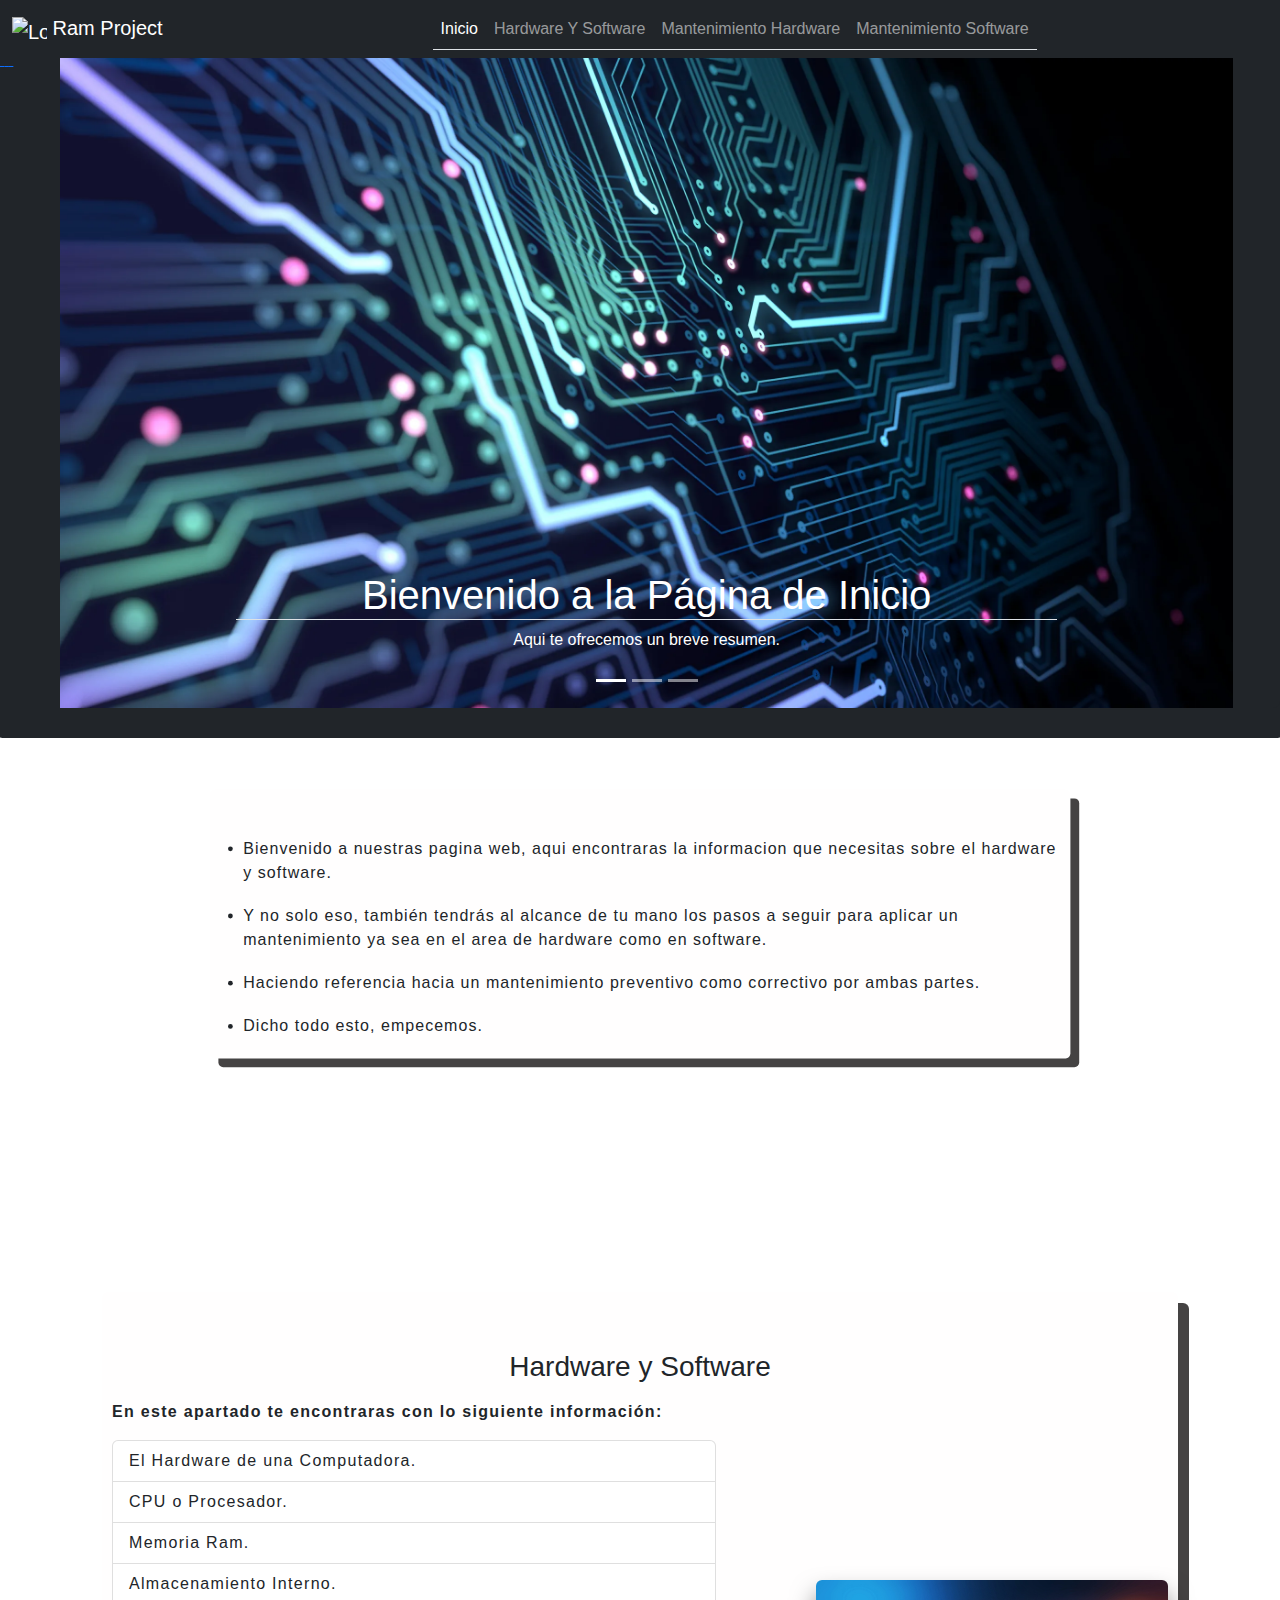
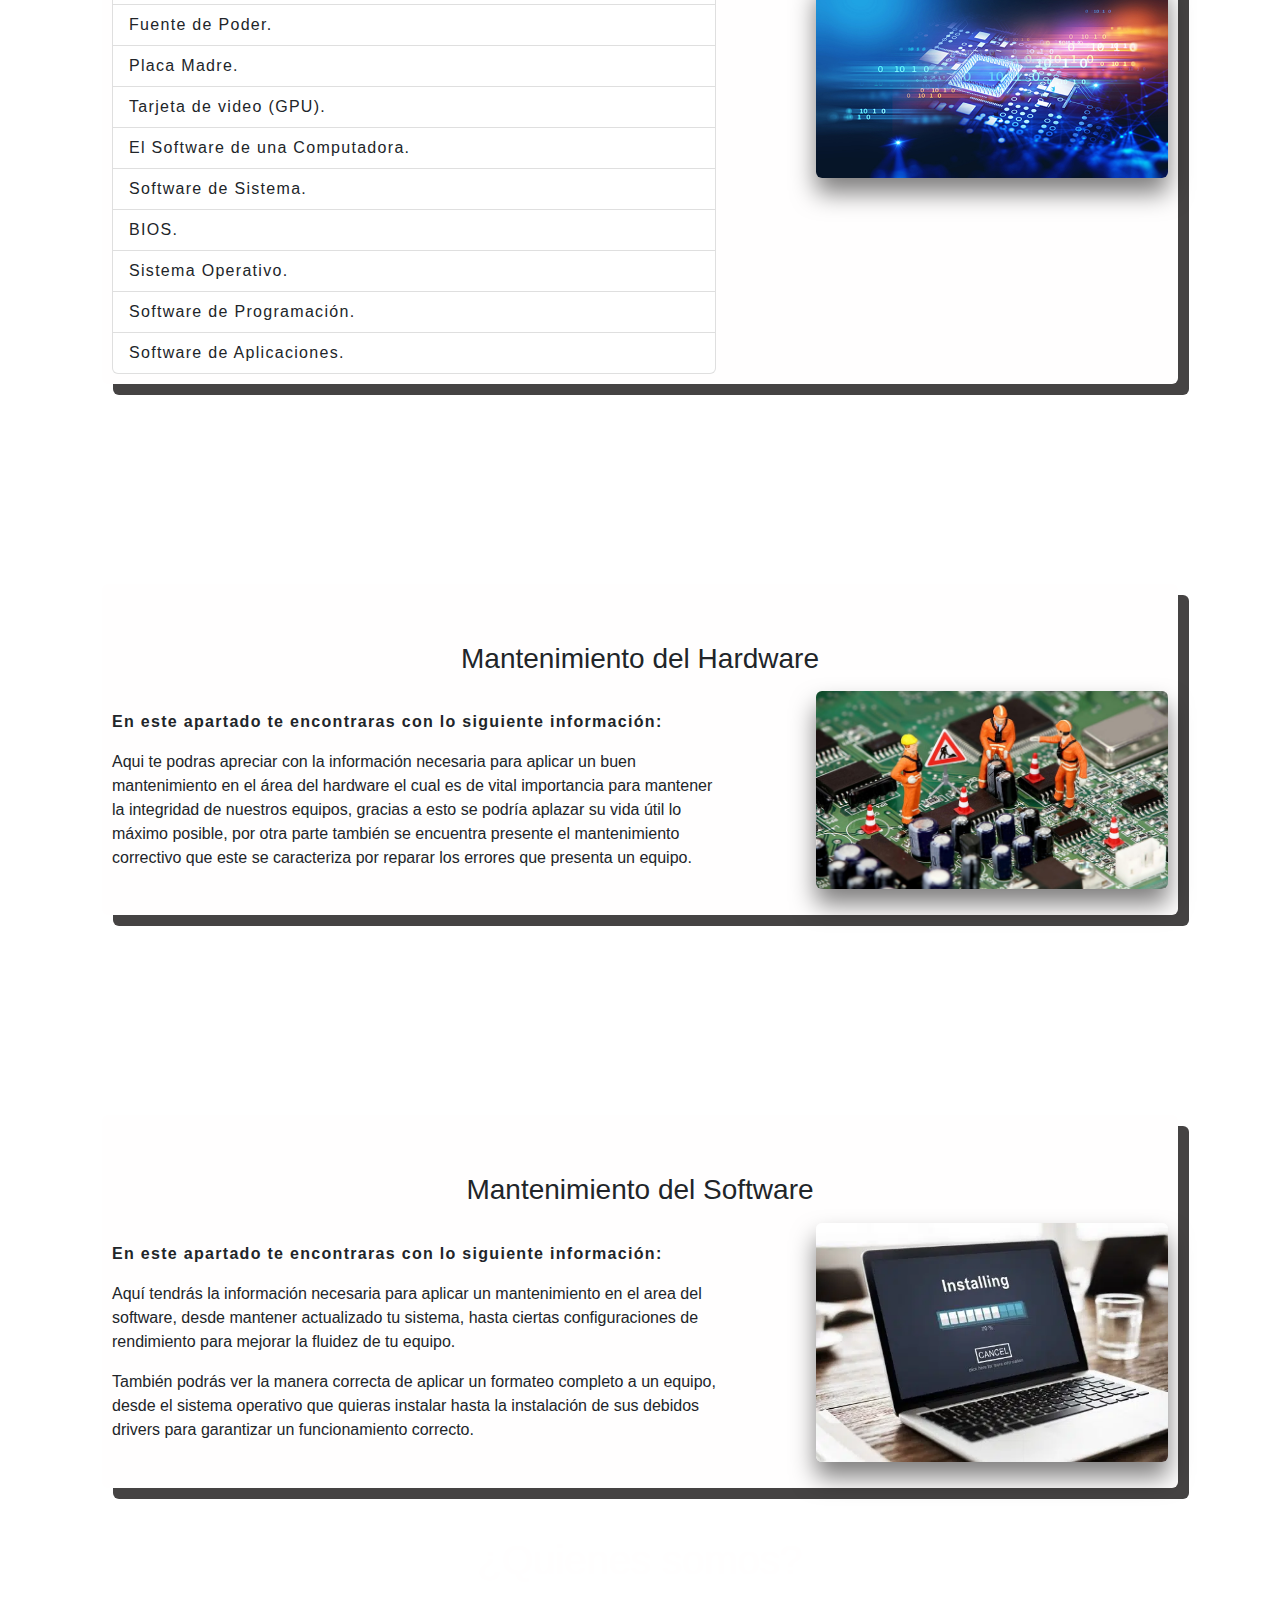
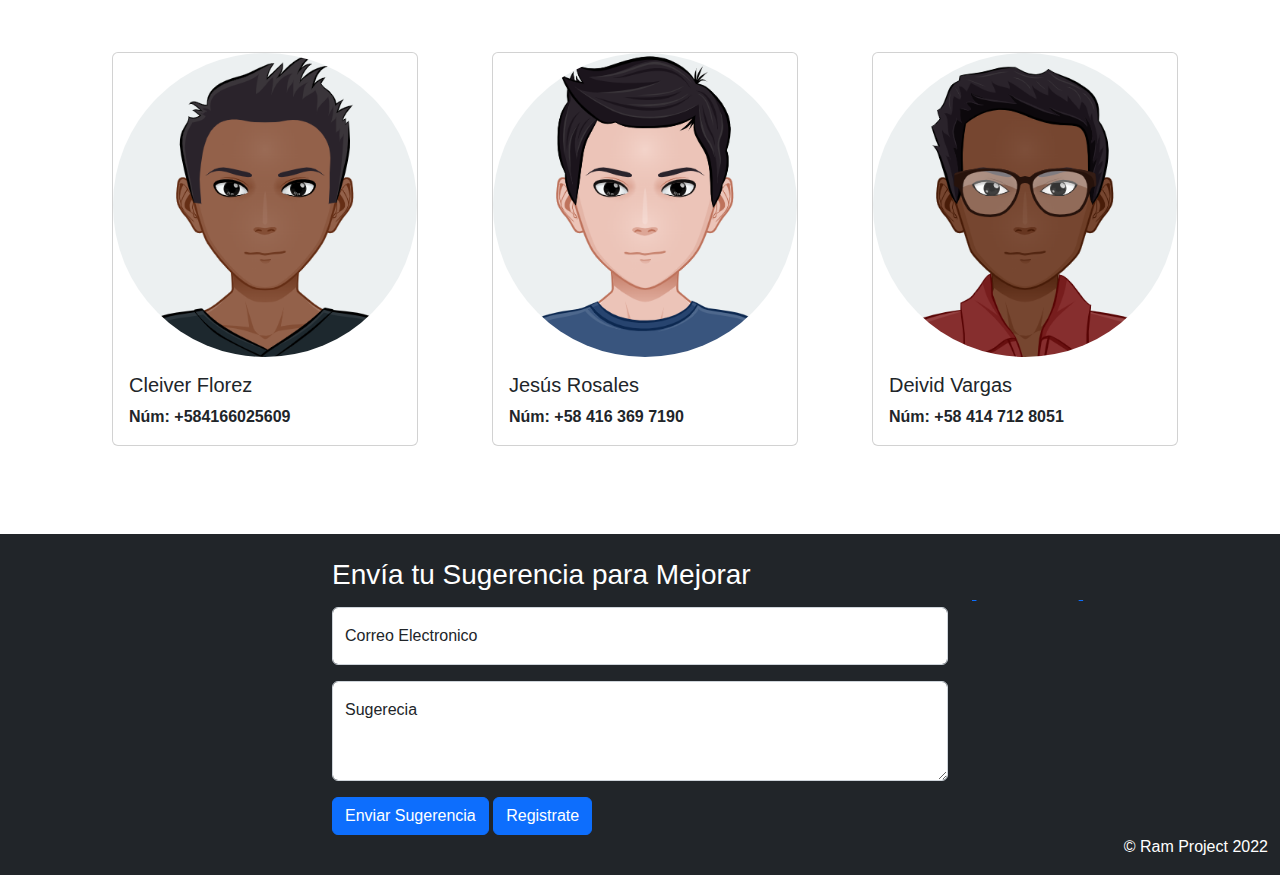
==== commit c973a897: "se termino la base de hardware" ====
--- a/index.html
+++ b/index.html
@@ -235,20 +235,24 @@
                 <p class="section-pag0-text fw-bold">
                   En este apartado te encontraras con lo siguiente información:
                 </p>
-                <ul class="section-pag0-text">
-                  <li>El Hardware de una Computadora.</li>
-                  <li>CPU o Procesador.</li>
-                  <li>Memoria Ram.</li>
-                  <li>Almacenamiento Interno.</li>
-                  <li>Fuente de Poder.</li>
-                  <li>Placa Madre.</li>
-                  <li>Tarjeta de video (GPU).</li>
-                  <li>El Software de una Computadora.</li>
-                  <li>Software de Sistema.</li>
-                  <li>BIOS.</li>
-                  <li>Sistema Operativo.</li>
-                  <li>Software de Programación.</li>
-                  <li>Software de Aplicaciones.</li>
+                <ul class="section-pag0-text list-group">
+                  <li class="list-group-item">
+                    El Hardware de una Computadora.
+                  </li>
+                  <li class="list-group-item">CPU o Procesador.</li>
+                  <li class="list-group-item">Memoria Ram.</li>
+                  <li class="list-group-item">Almacenamiento Interno.</li>
+                  <li class="list-group-item">Fuente de Poder.</li>
+                  <li class="list-group-item">Placa Madre.</li>
+                  <li class="list-group-item">Tarjeta de video (GPU).</li>
+                  <li class="list-group-item">
+                    El Software de una Computadora.
+                  </li>
+                  <li class="list-group-item">Software de Sistema.</li>
+                  <li class="list-group-item">BIOS.</li>
+                  <li class="list-group-item">Sistema Operativo.</li>
+                  <li class="list-group-item">Software de Programación.</li>
+                  <li class="list-group-item">Software de Aplicaciones.</li>
                 </ul>
               </div>
               <div class="col-lg-4 col-md-5 col-sm-12">
@@ -279,21 +283,15 @@
                 <p class="section-pag0-text fw-bold">
                   En este apartado te encontraras con lo siguiente información:
                 </p>
-                <ul class="section-pag0-text">
-                  <li>El Hardware de una Computadora.</li>
-                  <li>CPU o Procesador.</li>
-                  <li>Memoria Ram.</li>
-                  <li>Almacenamiento Interno.</li>
-                  <li>Fuente de Poder.</li>
-                  <li>Placa Madre.</li>
-                  <li>Tarjeta de video (GPU).</li>
-                  <li>El Software de una Computadora.</li>
-                  <li>Software de Sistema.</li>
-                  <li>BIOS.</li>
-                  <li>Sistema Operativo.</li>
-                  <li>Software de Programación.</li>
-                  <li>Software de Aplicaciones.</li>
-                </ul>
+                <p class="">
+                  Aqui te podras apreciar con la información necesaria para
+                  aplicar un buen mantenimiento en el área del hardware el cual
+                  es de vital importancia para mantener la integridad de
+                  nuestros equipos, gracias a esto se podría aplazar su vida
+                  útil lo máximo posible, por otra parte también se encuentra
+                  presente el mantenimiento correctivo que este se caracteriza
+                  por reparar los errores que presenta un equipo.
+                </p>
               </div>
               <div class="col-lg-4 col-md-5 col-sm-12">
                 <div class="img-contenedor">
@@ -323,21 +321,18 @@
                 <p class="section-pag0-text fw-bold">
                   En este apartado te encontraras con lo siguiente información:
                 </p>
-                <ul class="section-pag0-text">
-                  <li>El Hardware de una Computadora.</li>
-                  <li>CPU o Procesador.</li>
-                  <li>Memoria Ram.</li>
-                  <li>Almacenamiento Interno.</li>
-                  <li>Fuente de Poder.</li>
-                  <li>Placa Madre.</li>
-                  <li>Tarjeta de video (GPU).</li>
-                  <li>El Software de una Computadora.</li>
-                  <li>Software de Sistema.</li>
-                  <li>BIOS.</li>
-                  <li>Sistema Operativo.</li>
-                  <li>Software de Programación.</li>
-                  <li>Software de Aplicaciones.</li>
-                </ul>
+                <p>
+                  Aquí tendrás la información necesaria para aplicar un
+                  mantenimiento en el area del software, desde mantener
+                  actualizado tu sistema, hasta ciertas configuraciones de
+                  rendimiento para mejorar la fluidez de tu equipo.
+                </p>
+                <p>
+                  También podrás ver la manera correcta de aplicar un formateo
+                  completo a un equipo, desde el sistema operativo que quieras
+                  instalar hasta la instalación de sus debidos drivers para
+                  garantizar un funcionamiento correcto.
+                </p>
               </div>
               <div class="col-lg-4 col-md-5 col-sm-12">
                 <div class="img-contenedor">
@@ -363,7 +358,7 @@
             <div class="row justify-content-center">
               <h1 class="text-center carta-title mt-5">¿Quienes somos?</h1>
               <div class="col-lg-4 col-md-4 col-sm-12">
-                <div class="card carta" style="width: 18rem">
+                <div class="card carta scale-carta">
                   <img
                     src="./img/index/card/cleiver.png"
                     class="card-img-top rounded-circle img-fluid"
@@ -377,7 +372,7 @@
               </div>
 
               <div class="col-lg-4 col-md-4 col-sm-12">
-                <div class="card carta" style="width: 18rem">
+                <div class="card carta scale-carta">
                   <img
                     src="./img/index/card/jesus.png"
                     class="card-img-top rounded-circle img-fluid"
@@ -390,7 +385,7 @@
                 </div>
               </div>
               <div class="col-lg-4 col-md-4 col-sm-12">
-                <div class="card carta" style="width: 18rem">
+                <div class="card carta scale-carta">
                   <img
                     src="./img/index/card/deivid.png"
                     class="card-img-top rounded-circle img-fluid"
--- a/css/inicio.css
+++ b/css/inicio.css
@@ -68,8 +68,11 @@
 .section-pag0-text {
   letter-spacing: 1.3px;
 }
+.text-hard {
+  margin-right: -80px;
+}
 .scale-pag {
-  margin-right: -80px;
+  padding-right: 100px;
 }
 /* cotenedor de a img */
 .img-contenedor {
@@ -135,7 +138,12 @@
 /* cartas */
 
 .carta-fila {
-  transform: scale(0.9);
+  transform: scale(0.5);
+}
+@media (max-width: 766px) {
+  .scale-carta {
+    transform: scale(0.8);
+  }
 }
 
 .carta {
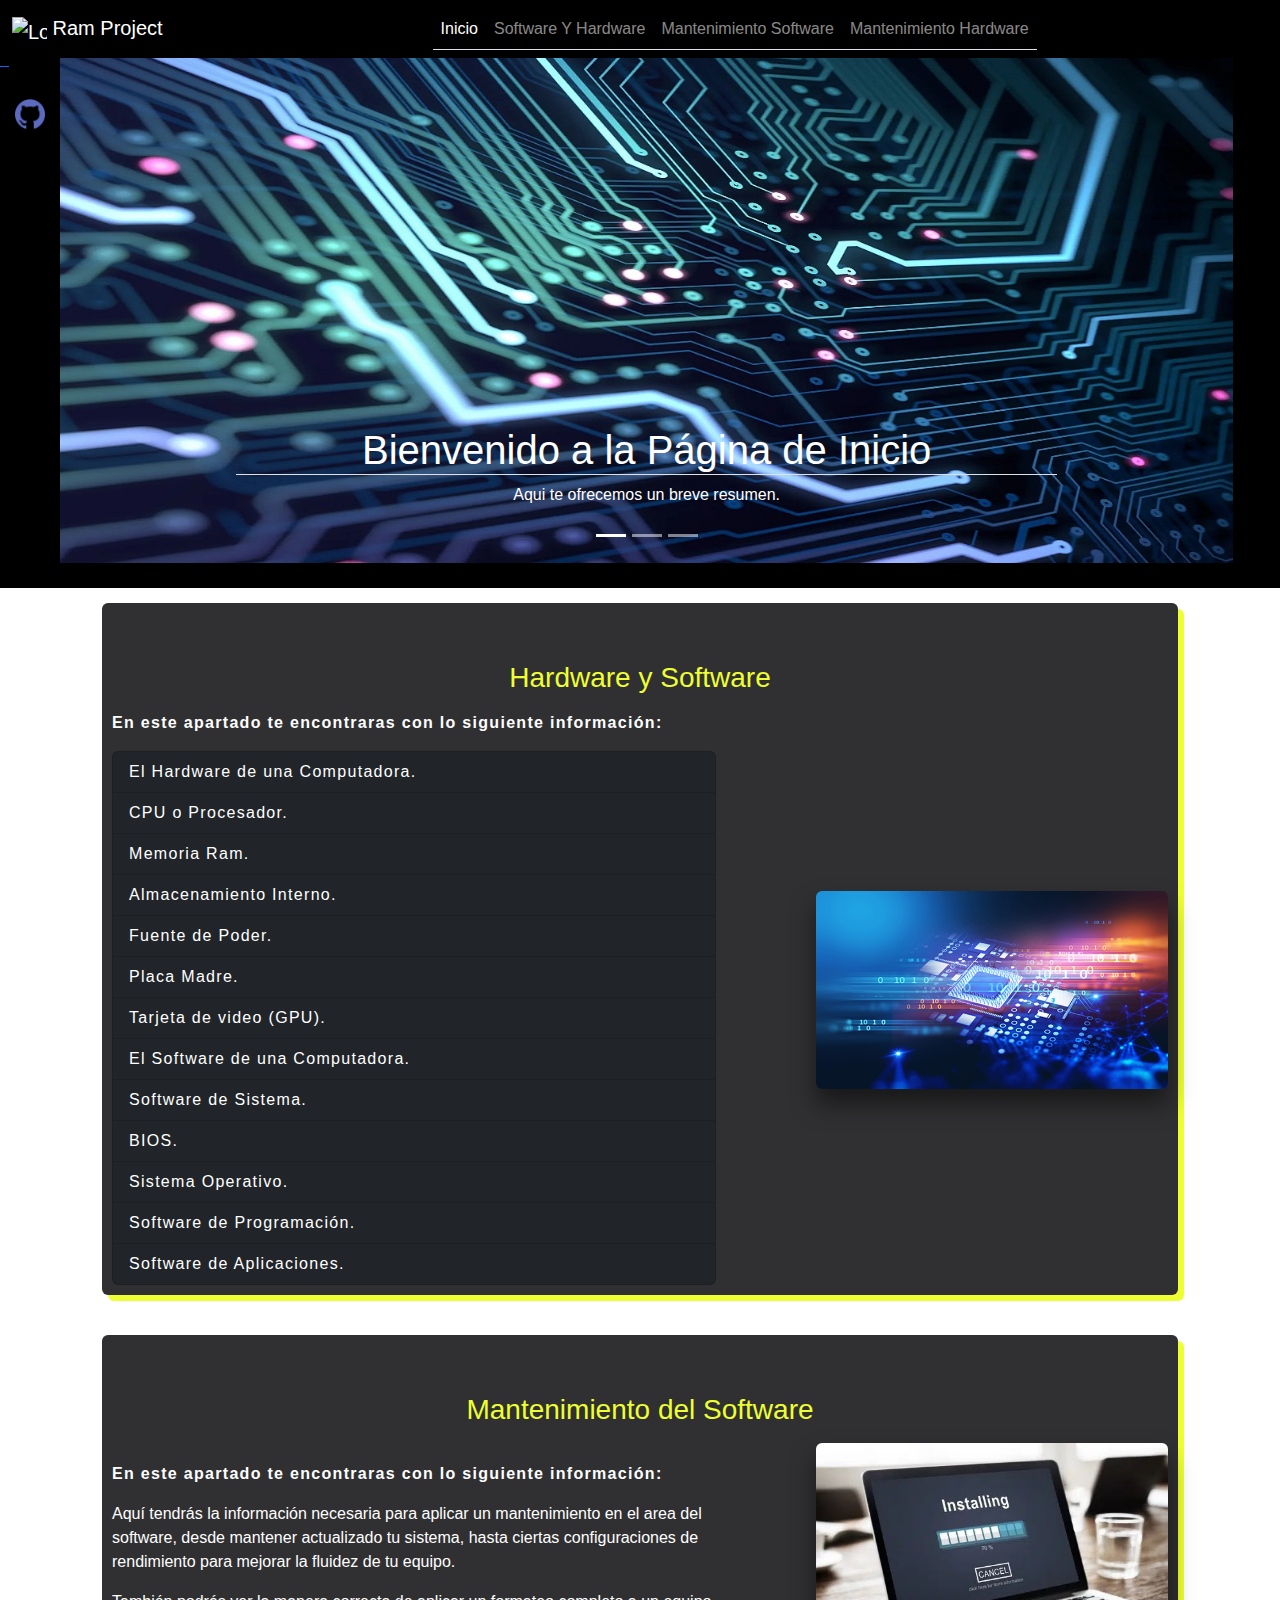
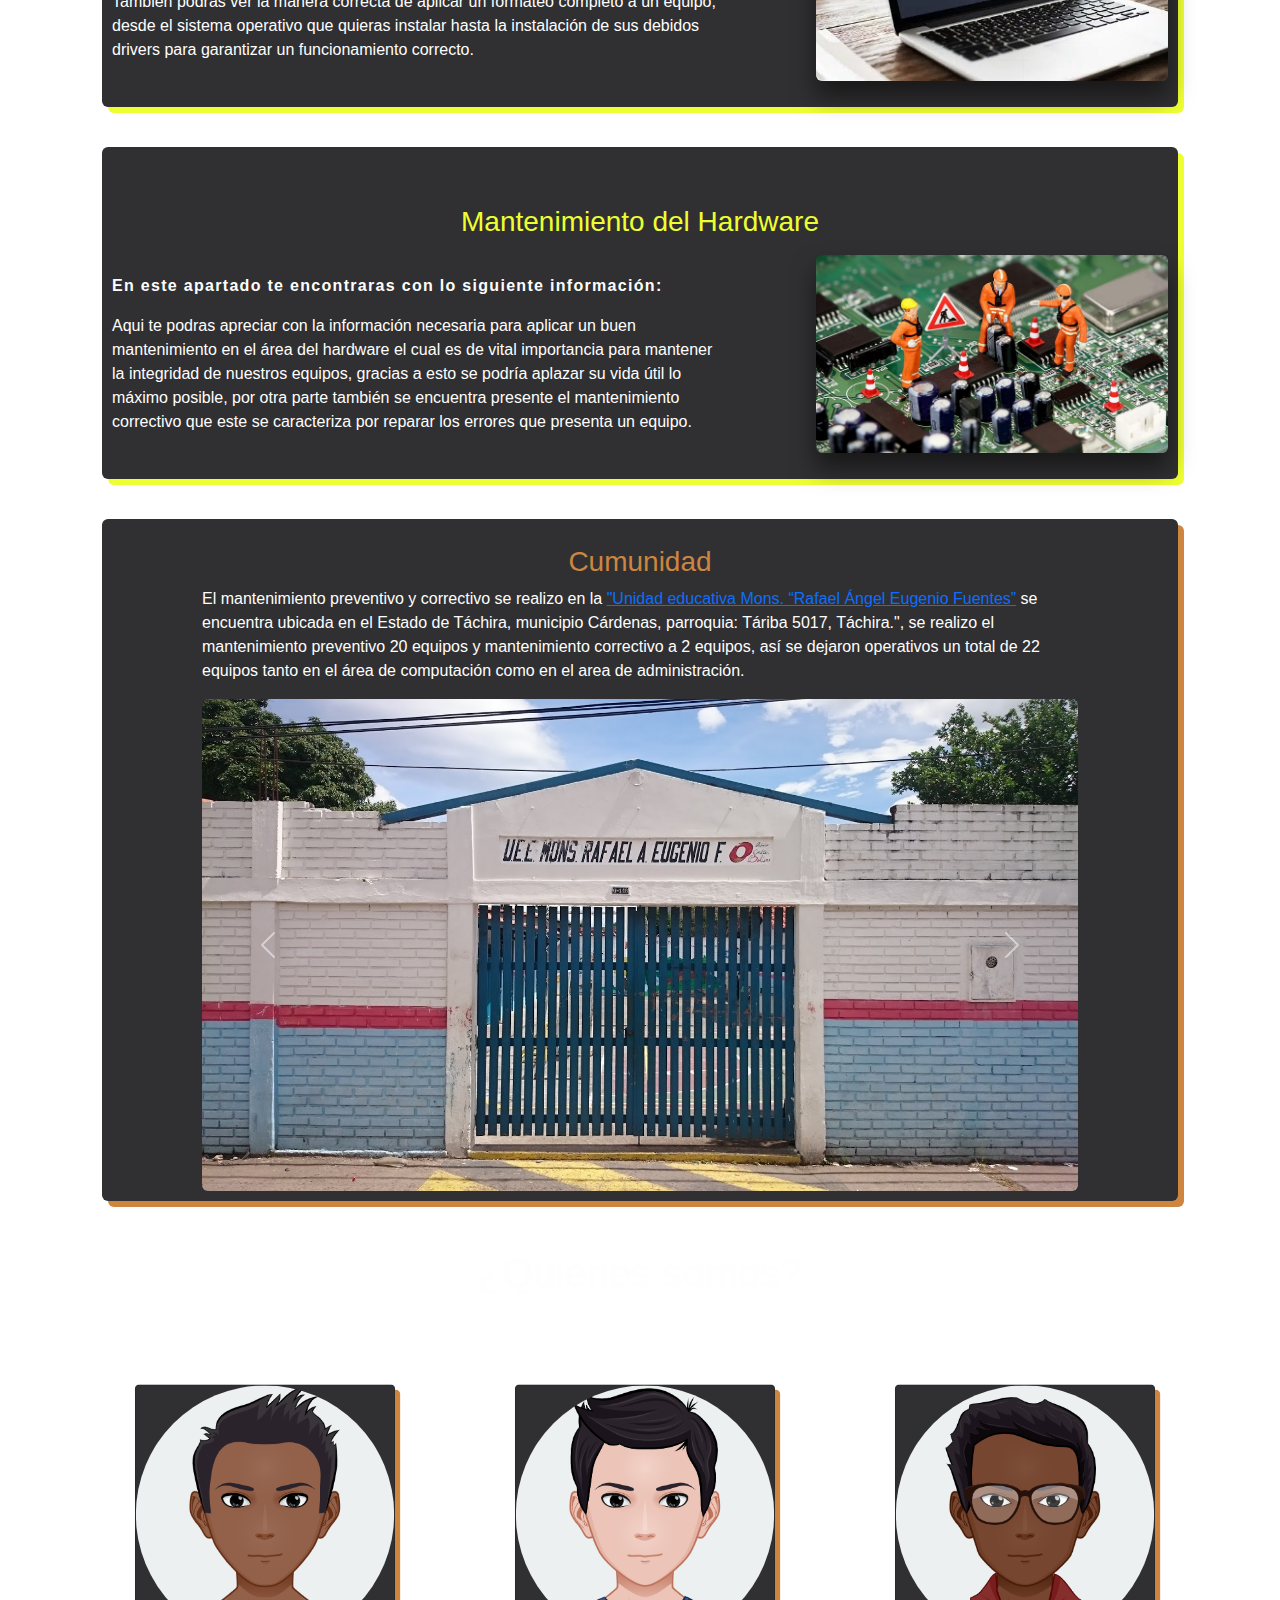
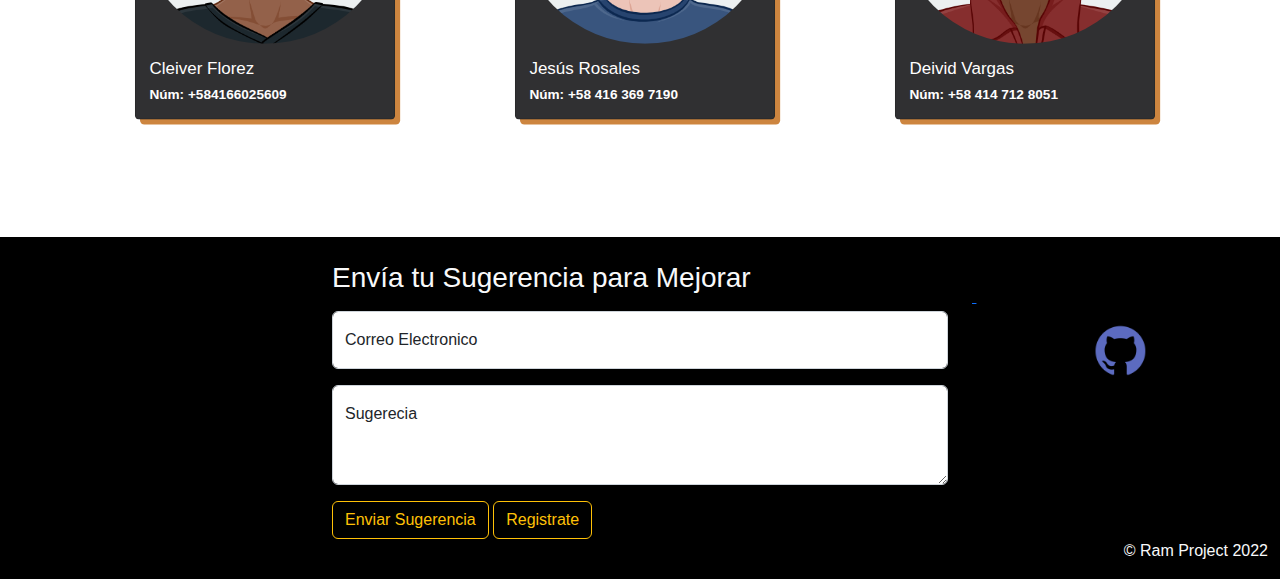
==== commit 2d4fd00e: "por fin se termino esta vaina" ====
--- a/index.html
+++ b/index.html
@@ -17,7 +17,7 @@
   </head>
   <body>
     <header class="fixed-top">
-      <nav class="navbar navbar-expand-lg navbar-dark bg-dark">
+      <nav class="navbar navbar-expand-lg navbar-dark bg-black">
         <div class="container-fluid">
           <a class="navbar-brand" href="#">
             <img
@@ -54,7 +54,12 @@
               </li>
               <li class="nav-item">
                 <a class="nav-link" aria-current="page" href="./pag0.html"
-                  >Hardware Y Software</a
+                  >Software Y Hardware</a
+                >
+              </li>
+              <li class="nav-item">
+                <a class="nav-link" href="./pag2.html"
+                  >Mantenimiento Software</a
                 >
               </li>
               <li class="nav-item">
@@ -62,20 +67,15 @@
                   >Mantenimiento Hardware</a
                 >
               </li>
-              <li class="nav-item">
-                <a class="nav-link" href="./pag2.html"
-                  >Mantenimiento Software</a
-                >
-              </li>
             </ul>
           </div>
         </div>
       </nav>
     </header>
 
-    <div class="container-fluid g-0 mt-5">
-      <div class="row carrucel bg-dark g-0">
-        <div class="col-1 bg-dark scale-carrucel">
+    <div class="container-fluid g-0 mt-5 navbar-dark bg-black">
+      <div class="row carrucel g-0 navbar-dark bg-black">
+        <div class="col-1 bg-dark scale-carrucel navbar-dark bg-black">
           <a
             href="https://www.youtube.com/channel/UCV-28rZnosR59rs9_2A4x1Q"
             target="_blank"
@@ -115,10 +115,10 @@
           </a>
         </div>
         <!-- Inicio del Carousel -->
-        <div class="col-11 g-0 bg-dark">
+        <div class="col-11 g-0 navbar-dark bg-black">
           <div
             id="carouselExampleCaptions"
-            class="carousel slide carousel-fade"
+            class="carousel slide carousel-fade carousel-inner"
             data-bs-ride="carousel"
           >
             <!-- Incio de los indicadores -->
@@ -205,54 +205,54 @@
       <!--!Row General-->
       <div class="row">
         <div class="container">
-          <section class="rounded mt-5 section-inicio" id="item-1-2">
-            <div class="row justify-content-center mt-5">
-              <div class="col-lg-12 col-md-12 col-sm-12">
-                <ul>
-                  <li>
-                    Bienvenido a nuestras pagina web, aqui encontraras la
-                    informacion que necesitas sobre el hardware y software.
-                  </li>
-                  <li class="mt-4">
-                    Y no solo eso, también tendrás al alcance de tu mano los
-                    pasos a seguir para aplicar un mantenimiento ya sea en el
-                    area de hardware como en software.
-                  </li>
-                  <li class="mt-4">
-                    Haciendo referencia hacia un mantenimiento preventivo como
-                    correctivo por ambas partes.
-                  </li>
-                  <li class="mt-4">Dicho todo esto, empecemos.</li>
-                </ul>
-              </div>
-            </div>
-          </section>
           <!-- Hardware y Software -->
-          <section class="rounded">
+          <section class="rounded section1">
             <div class="row align-items-center mt-5 g-0">
-              <h3 class="text-center mb-3">Hardware y Software</h3>
+              <h3 class="text-center mb-3 titu-section1">
+                Hardware y Software
+              </h3>
               <div class="col-lg-8 col-md-8 col-sm-12 scale-pag">
                 <p class="section-pag0-text fw-bold">
                   En este apartado te encontraras con lo siguiente información:
                 </p>
                 <ul class="section-pag0-text list-group">
-                  <li class="list-group-item">
+                  <li class="list-group-item bg-dark text-bg-dark">
                     El Hardware de una Computadora.
                   </li>
-                  <li class="list-group-item">CPU o Procesador.</li>
-                  <li class="list-group-item">Memoria Ram.</li>
-                  <li class="list-group-item">Almacenamiento Interno.</li>
-                  <li class="list-group-item">Fuente de Poder.</li>
-                  <li class="list-group-item">Placa Madre.</li>
-                  <li class="list-group-item">Tarjeta de video (GPU).</li>
-                  <li class="list-group-item">
+                  <li class="list-group-item bg-dark text-bg-dark">
+                    CPU o Procesador.
+                  </li>
+                  <li class="list-group-item bg-dark text-bg-dark">
+                    Memoria Ram.
+                  </li>
+                  <li class="list-group-item bg-dark text-bg-dark">
+                    Almacenamiento Interno.
+                  </li>
+                  <li class="list-group-item bg-dark text-bg-dark">
+                    Fuente de Poder.
+                  </li>
+                  <li class="list-group-item bg-dark text-bg-dark">
+                    Placa Madre.
+                  </li>
+                  <li class="list-group-item bg-dark text-bg-dark">
+                    Tarjeta de video (GPU).
+                  </li>
+                  <li class="list-group-item bg-dark text-bg-dark">
                     El Software de una Computadora.
                   </li>
-                  <li class="list-group-item">Software de Sistema.</li>
-                  <li class="list-group-item">BIOS.</li>
-                  <li class="list-group-item">Sistema Operativo.</li>
-                  <li class="list-group-item">Software de Programación.</li>
-                  <li class="list-group-item">Software de Aplicaciones.</li>
+                  <li class="list-group-item bg-dark text-bg-dark">
+                    Software de Sistema.
+                  </li>
+                  <li class="list-group-item bg-dark text-bg-dark">BIOS.</li>
+                  <li class="list-group-item bg-dark text-bg-dark">
+                    Sistema Operativo.
+                  </li>
+                  <li class="list-group-item bg-dark text-bg-dark">
+                    Software de Programación.
+                  </li>
+                  <li class="list-group-item bg-dark text-bg-dark">
+                    Software de Aplicaciones.
+                  </li>
                 </ul>
               </div>
               <div class="col-lg-4 col-md-5 col-sm-12">
@@ -275,48 +275,12 @@
             </div>
           </section>
 
-          <!-- Mantenimiento Hardware -->
-          <section class="rounded">
+          <!-- Mantenimiento Software-->
+          <section class="rounded section1">
             <div class="row align-items-center mt-5 g-0">
-              <h3 class="text-center mb-3">Mantenimiento del Hardware</h3>
-              <div class="col-lg-8 col-md-8 col-sm-12 scale-pag">
-                <p class="section-pag0-text fw-bold">
-                  En este apartado te encontraras con lo siguiente información:
-                </p>
-                <p class="">
-                  Aqui te podras apreciar con la información necesaria para
-                  aplicar un buen mantenimiento en el área del hardware el cual
-                  es de vital importancia para mantener la integridad de
-                  nuestros equipos, gracias a esto se podría aplazar su vida
-                  útil lo máximo posible, por otra parte también se encuentra
-                  presente el mantenimiento correctivo que este se caracteriza
-                  por reparar los errores que presenta un equipo.
-                </p>
-              </div>
-              <div class="col-lg-4 col-md-5 col-sm-12">
-                <div class="img-contenedor">
-                  <a href="./pag0.html">
-                    <figure>
-                      <img
-                        src="./img/index/hardware.jpg"
-                        class="img-animacion"
-                        alt=""
-                      />
-                      <div class="capa">
-                        <h3>Mantenimiento del Hardware</h3>
-                        <p>Click aquí para ver la información</p>
-                      </div>
-                    </figure>
-                  </a>
-                </div>
-              </div>
-            </div>
-          </section>
-
-          <!-- Mantenimiento Software-->
-          <section class="rounded">
-            <div class="row align-items-center mt-5 g-0">
-              <h3 class="text-center mb-3">Mantenimiento del Software</h3>
+              <h3 class="text-center mb-3 titu-section1">
+                Mantenimiento del Software
+              </h3>
               <div class="col-lg-8 col-md-8 col-sm-12 scale-pag">
                 <p class="section-pag0-text fw-bold">
                   En este apartado te encontraras con lo siguiente información:
@@ -353,12 +317,127 @@
               </div>
             </div>
           </section>
+
+          <!-- Mantenimiento Hardware -->
+          <section class="rounded section1">
+            <div class="row align-items-center mt-5 g-0">
+              <h3 class="text-center mb-3 titu-section1">
+                Mantenimiento del Hardware
+              </h3>
+              <div class="col-lg-8 col-md-8 col-sm-12 scale-pag">
+                <p class="section-pag0-text fw-bold">
+                  En este apartado te encontraras con lo siguiente información:
+                </p>
+                <p class="">
+                  Aqui te podras apreciar con la información necesaria para
+                  aplicar un buen mantenimiento en el área del hardware el cual
+                  es de vital importancia para mantener la integridad de
+                  nuestros equipos, gracias a esto se podría aplazar su vida
+                  útil lo máximo posible, por otra parte también se encuentra
+                  presente el mantenimiento correctivo que este se caracteriza
+                  por reparar los errores que presenta un equipo.
+                </p>
+              </div>
+              <div class="col-lg-4 col-md-5 col-sm-12">
+                <div class="img-contenedor">
+                  <a href="./pag0.html">
+                    <figure>
+                      <img
+                        src="./img/index/hardware.jpg"
+                        class="img-animacion"
+                        alt=""
+                      />
+                      <div class="capa">
+                        <h3>Mantenimiento del Hardware</h3>
+                        <p>Click aquí para ver la información</p>
+                      </div>
+                    </figure>
+                  </a>
+                </div>
+              </div>
+            </div>
+          </section>
+
+          <section class="rounded escuela">
+            <div class="row justify-content-center">
+              <div class="col-10">
+                <h3 class="text-center escuela-title mt-3">Cumunidad</h3>
+
+                <p>
+                  El mantenimiento preventivo y correctivo se realizo en la
+                  <a href="http://monsrafaelangeleugeniofuentes.blogspot.com/"
+                    >"Unidad educativa Mons. “Rafael Ángel Eugenio Fuentes”</a
+                  >
+                  se encuentra ubicada en el Estado de Táchira, municipio
+                  Cárdenas, parroquia: Táriba 5017, Táchira.", se realizo el
+                  mantenimiento preventivo 20 equipos y mantenimiento correctivo
+                  a 2 equipos, así se dejaron operativos un total de 22 equipos
+                  tanto en el área de computación como en el area de
+                  administración.
+                </p>
+                <div
+                  id="carouselExampleControls"
+                  class="carousel slide"
+                  data-bs-ride="carousel"
+                >
+                  <div class="carousel-inner">
+                    <div class="carousel-item active">
+                      <img
+                        src="./img/index/escuela.JPG"
+                        class="d-block w-100 img-fluid rounded"
+                        alt="..."
+                      />
+                    </div>
+                    <div class="carousel-item">
+                      <img
+                        src="./img/index/escuela1.jpg"
+                        class="d-block w-100 img-fluid rounded"
+                        alt="..."
+                      />
+                    </div>
+                    <div class="carousel-item">
+                      <img
+                        src="./img/index/escuela2.jpg"
+                        class="d-block w-100 img-fluid rounded"
+                        alt="..."
+                      />
+                    </div>
+                  </div>
+                  <button
+                    class="carousel-control-prev"
+                    type="button"
+                    data-bs-target="#carouselExampleControls"
+                    data-bs-slide="prev"
+                  >
+                    <span
+                      class="carousel-control-prev-icon"
+                      aria-hidden="true"
+                    ></span>
+                    <span class="visually-hidden">Previous</span>
+                  </button>
+                  <button
+                    class="carousel-control-next"
+                    type="button"
+                    data-bs-target="#carouselExampleControls"
+                    data-bs-slide="next"
+                  >
+                    <span
+                      class="carousel-control-next-icon"
+                      aria-hidden="true"
+                    ></span>
+                    <span class="visually-hidden">Next</span>
+                  </button>
+                </div>
+              </div>
+            </div>
+          </section>
+
           <!-- Quienes somos -->
           <div>
             <div class="row justify-content-center">
               <h1 class="text-center carta-title mt-5">¿Quienes somos?</h1>
               <div class="col-lg-4 col-md-4 col-sm-12">
-                <div class="card carta scale-carta">
+                <div class="card carta scale-carta carta-fila">
                   <img
                     src="./img/index/card/cleiver.png"
                     class="card-img-top rounded-circle img-fluid"
@@ -372,7 +451,7 @@
               </div>
 
               <div class="col-lg-4 col-md-4 col-sm-12">
-                <div class="card carta scale-carta">
+                <div class="card carta scale-carta carta-fila">
                   <img
                     src="./img/index/card/jesus.png"
                     class="card-img-top rounded-circle img-fluid"
@@ -385,7 +464,7 @@
                 </div>
               </div>
               <div class="col-lg-4 col-md-4 col-sm-12">
-                <div class="card carta scale-carta">
+                <div class="card carta scale-carta carta-fila">
                   <img
                     src="./img/index/card/deivid.png"
                     class="card-img-top rounded-circle img-fluid"
@@ -443,10 +522,10 @@
       </div>
       <!-- ventana emergente sugerencia -->
     </div>
-    <footer class="mt-5 bg-dark">
+    <footer class="mt-5 navbar-dark bg-black">
       <div class="container-fluid">
-        <div class="row justify-content-md-center bg-dark">
-          <div class="col-lg-2 d-none d-lg-block">
+        <div class="row justify-content-md-center navbar-dark bg-black">
+          <div class="col-lg-2 d-none d-lg-block mt-4">
             <img
               src="./img/logo7.png"
               class="img-fluid rounded-circle mt-3 mb-3"
@@ -456,9 +535,7 @@
           <!-- apartado sugerencias -->
           <div class="col-lg-6 col-md-8 col-sm-12">
             <div id="form">
-              <h3 class="mt-4 text-bg-dark">
-                Envía tu Sugerencia para Mejorar
-              </h3>
+              <h3 class="mt-4 text-light">Envía tu Sugerencia para Mejorar</h3>
               <div class="form-floating mt-3 mb-3">
                 <form class="form-floating">
                   <input
@@ -481,13 +558,17 @@
               </div>
               <button
                 type="reset"
-                class="btn btn-primary"
+                class="btn btn-outline-warning"
                 data-bs-toggle="modal"
                 data-bs-target="#exampleModal"
               >
                 Enviar Sugerencia
               </button>
-              <a type="button" class="btn btn-primary" href="./login.html">
+              <a
+                type="button"
+                class="btn btn-outline-warning"
+                href="./login.html"
+              >
                 Registrate
               </a>
             </div>
@@ -585,7 +666,7 @@
             <!-- apartado de redes sociales footer -->
           </div>
           <div class="clearfix">
-            <p class="text-bg-dark float-end">&copy; Ram Project 2022</p>
+            <p class="text-light float-end">&copy; Ram Project 2022</p>
           </div>
         </div>
       </div>
--- a/css/inicio.css
+++ b/css/inicio.css
@@ -6,16 +6,28 @@
 }
 
 section {
-  background-color: #fffefe;
-  margin-top: 200px;
+  margin-top: 40px;
   margin-left: 20px;
   margin-right: 20px;
   padding: 10px;
   border-radius: 5px;
-  box-shadow: 11px 11px 0px #454343;
+}
+
+.section1 {
+  background-color: #303032;
+  color: #fffefe;
+  box-shadow: 6px 6px 0px rgb(238, 255, 49);
+}
+
+.titu-section1 {
+  color: rgb(238, 255, 49);
 }
 
 /* navbar */
+.color-text-nav {
+  color: #fffefe;
+}
+
 .buttons-nav {
   padding-left: 230px;
 }
@@ -27,8 +39,8 @@
   }
 }
 .carrucel {
-  border-radius: 7px;
-  box-shadow: 0px 15px 0px 15px;
+  border-radius: 1px;
+  box-shadow: 0px 10px 0px 15px black;
 }
 
 .scale-carrucel {
@@ -98,7 +110,7 @@
   top: 0;
   width: 100%;
   height: 100%;
-  background: rgba(11, 103, 123, 0.7);
+  background: rgba(252, 248, 18, 0.189);
   transition: all 500ms ease-out;
   opacity: 0;
   visibility: hidden;
@@ -137,17 +149,32 @@
 
 /* cartas */
 
+.escuela {
+  color: #fffefe;
+  background-color: #303032;
+  border-radius: 5px;
+  box-shadow: 6px 6px 0px #cd853f;
+}
+
+.escuela-title {
+  color: #cd853f;
+}
+
 .carta-fila {
-  transform: scale(0.5);
+  color: #fffefe;
+  background-color: #303032;
+  transform: scale(0.85);
+  border-radius: 5px;
+  box-shadow: 6px 6px 0px #cd853f;
 }
 @media (max-width: 766px) {
   .scale-carta {
-    transform: scale(0.8);
+    transform: scale(0.7);
   }
 }
 
 .carta {
-  margin-top: 60px;
+  margin-top: 50px;
   margin-left: 30px;
   margin-right: 20px;
   margin-bottom: 40px;
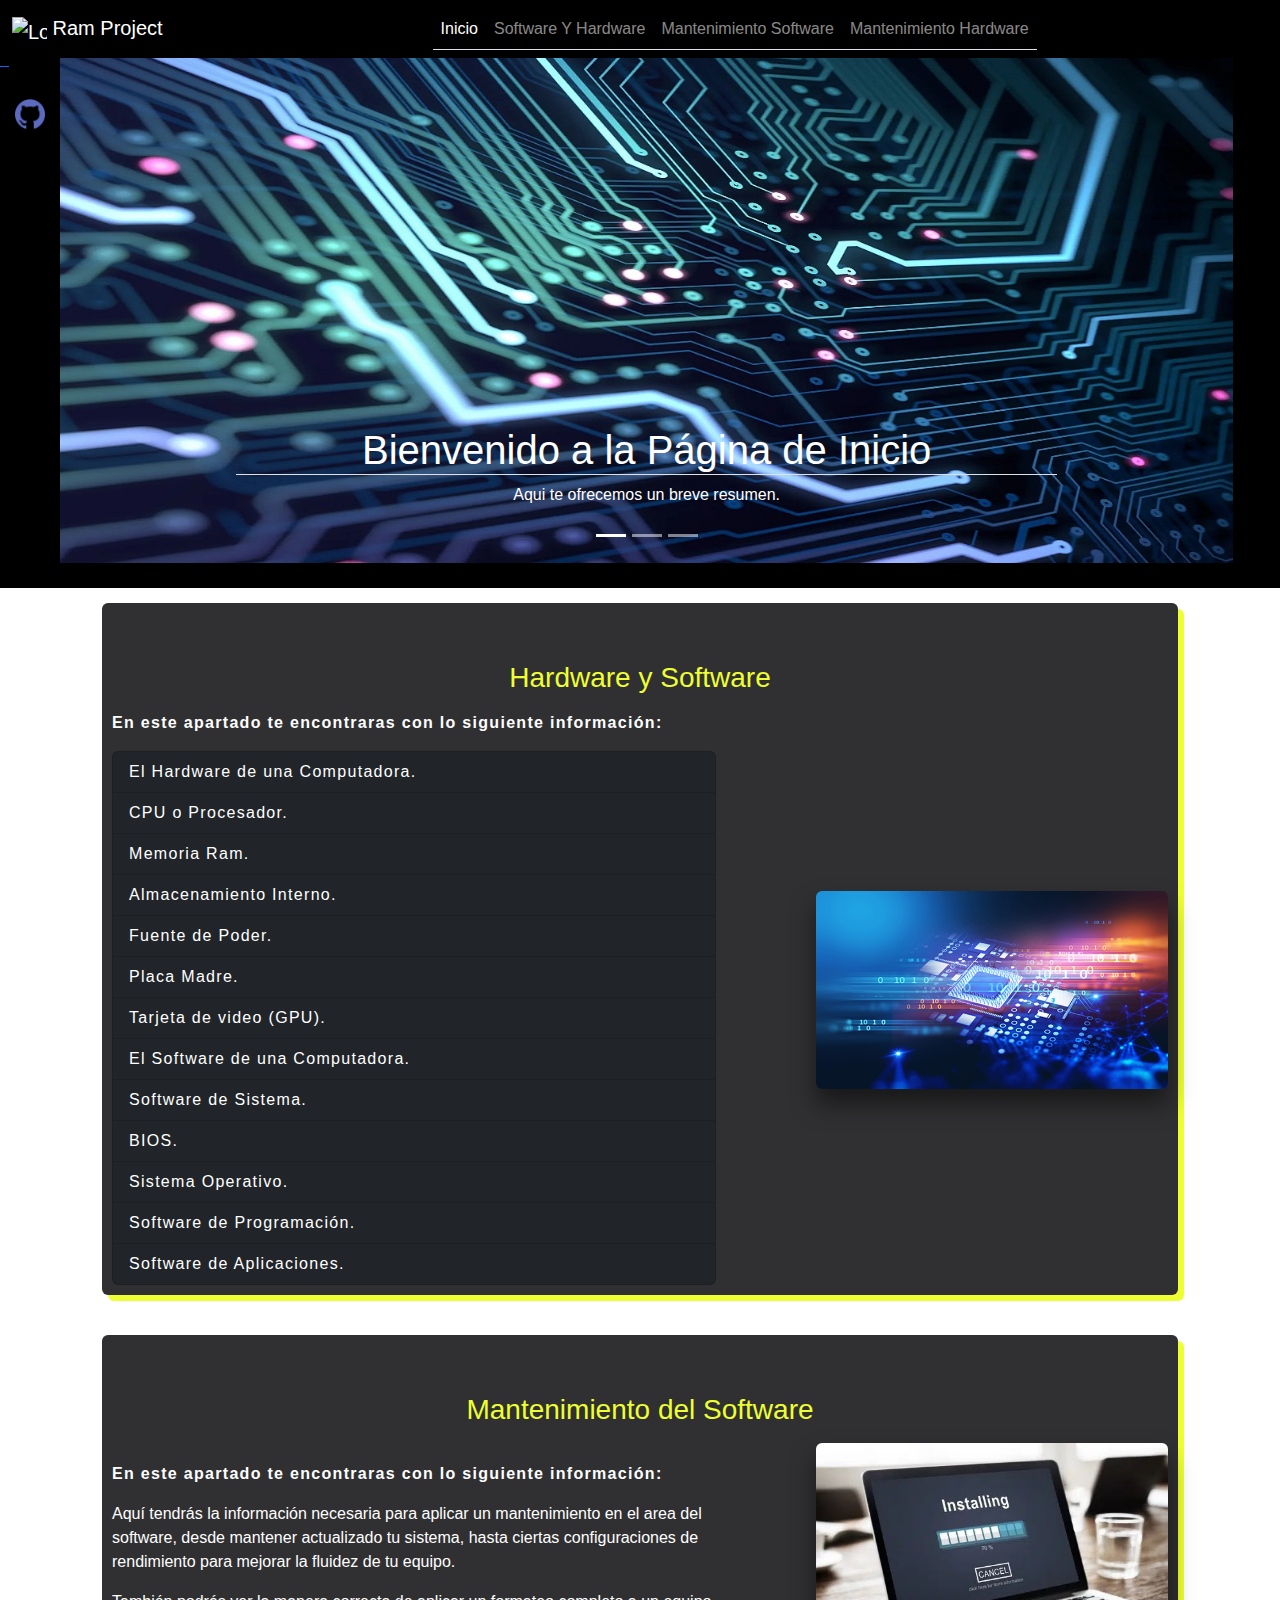
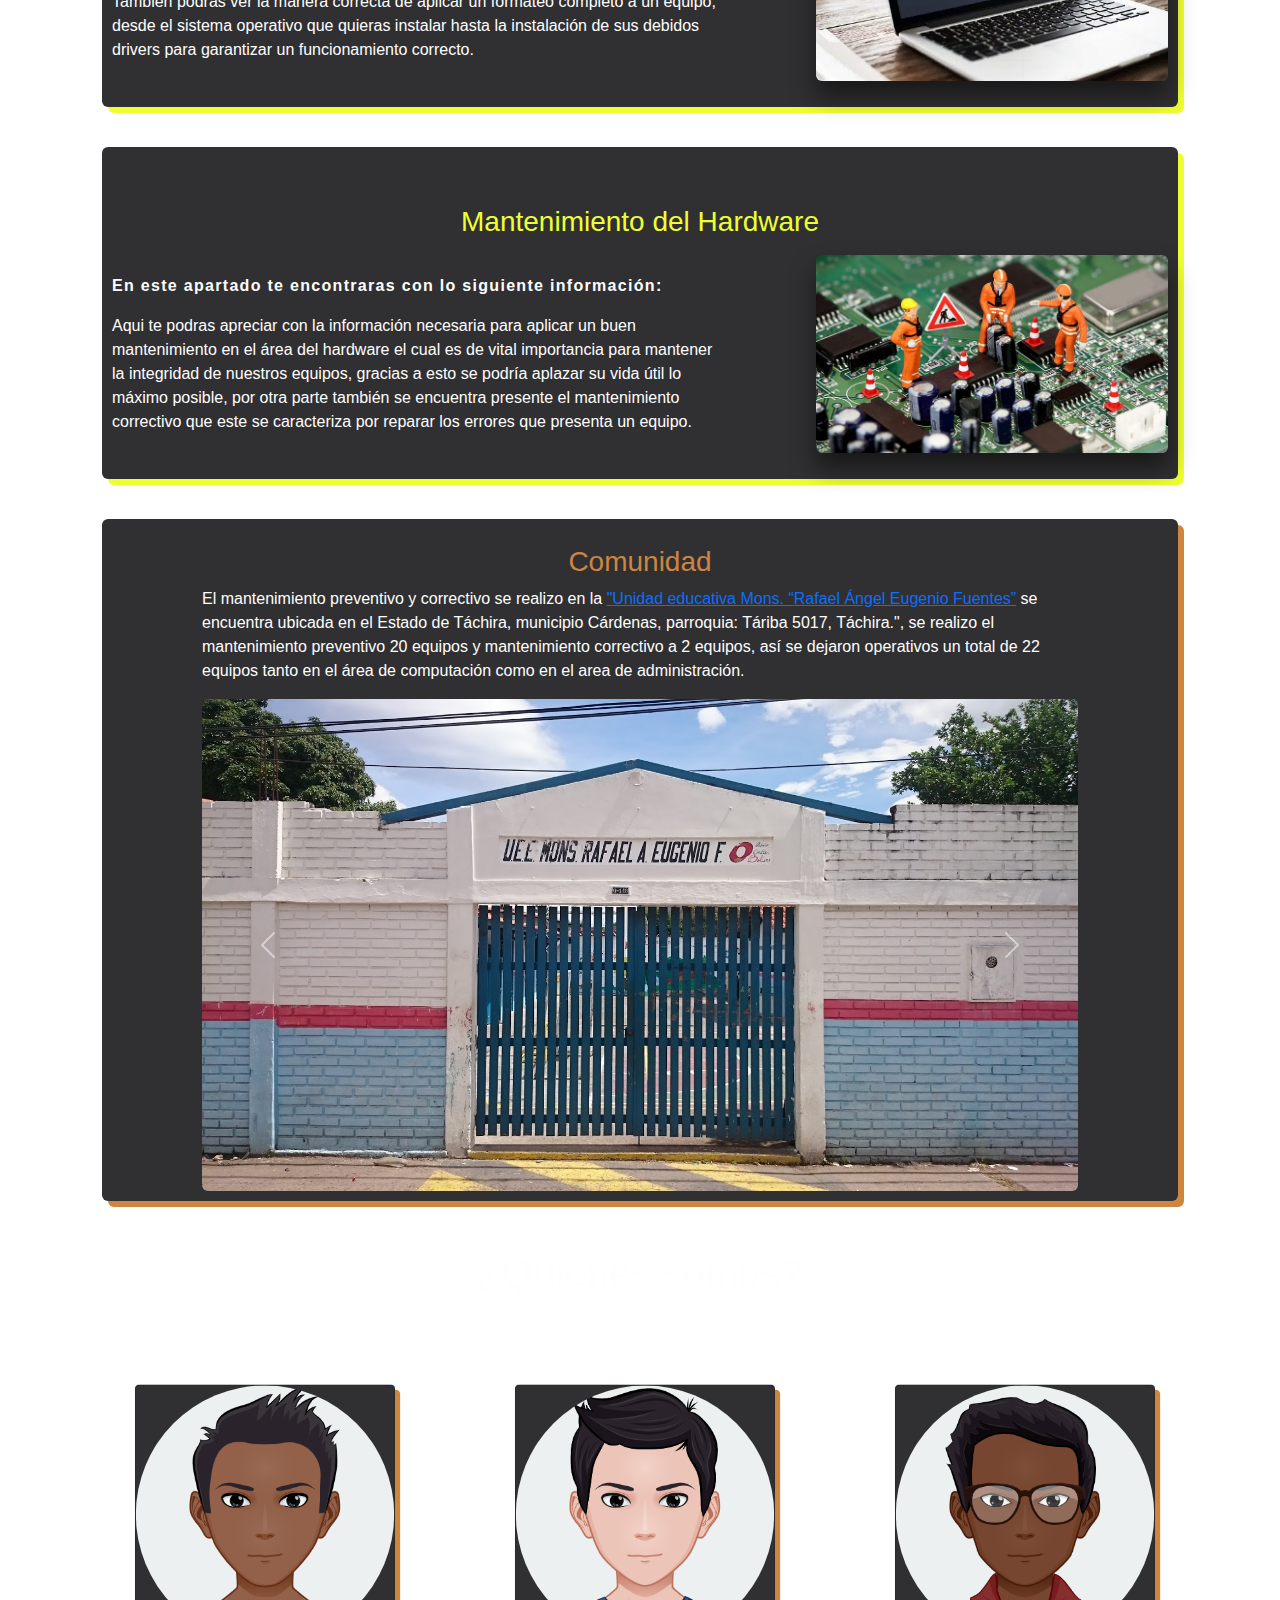
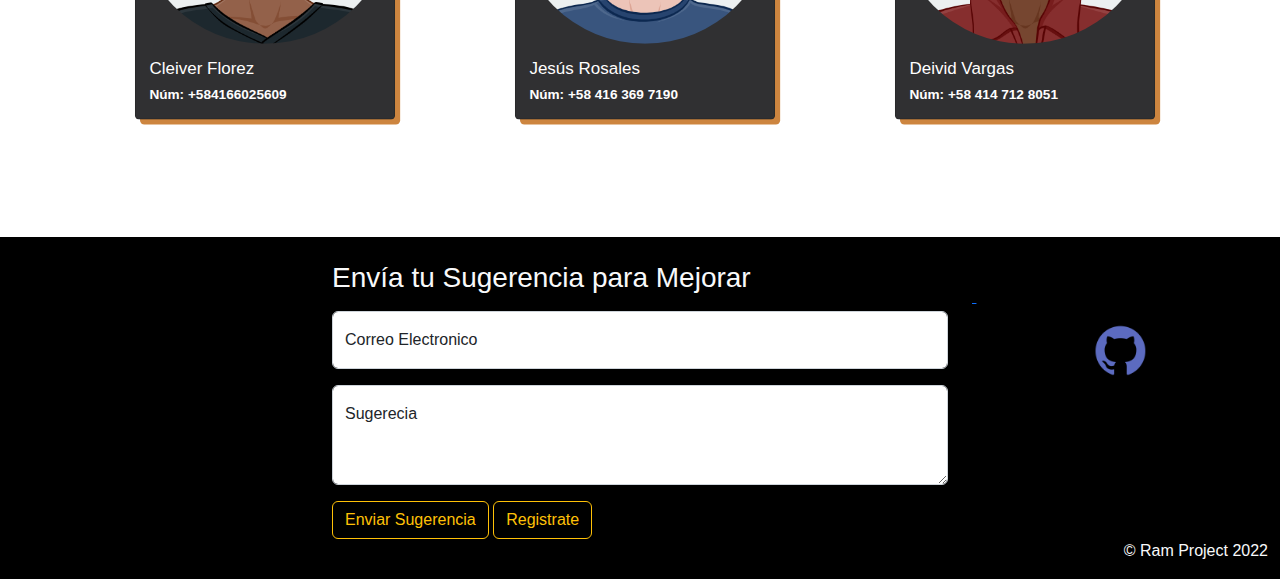
==== commit 2ec1a232: "por fin se termino esta vaina" ====
--- a/index.html
+++ b/index.html
@@ -361,7 +361,7 @@
           <section class="rounded escuela">
             <div class="row justify-content-center">
               <div class="col-10">
-                <h3 class="text-center escuela-title mt-3">Cumunidad</h3>
+                <h3 class="text-center escuela-title mt-3">Comunidad</h3>
 
                 <p>
                   El mantenimiento preventivo y correctivo se realizo en la
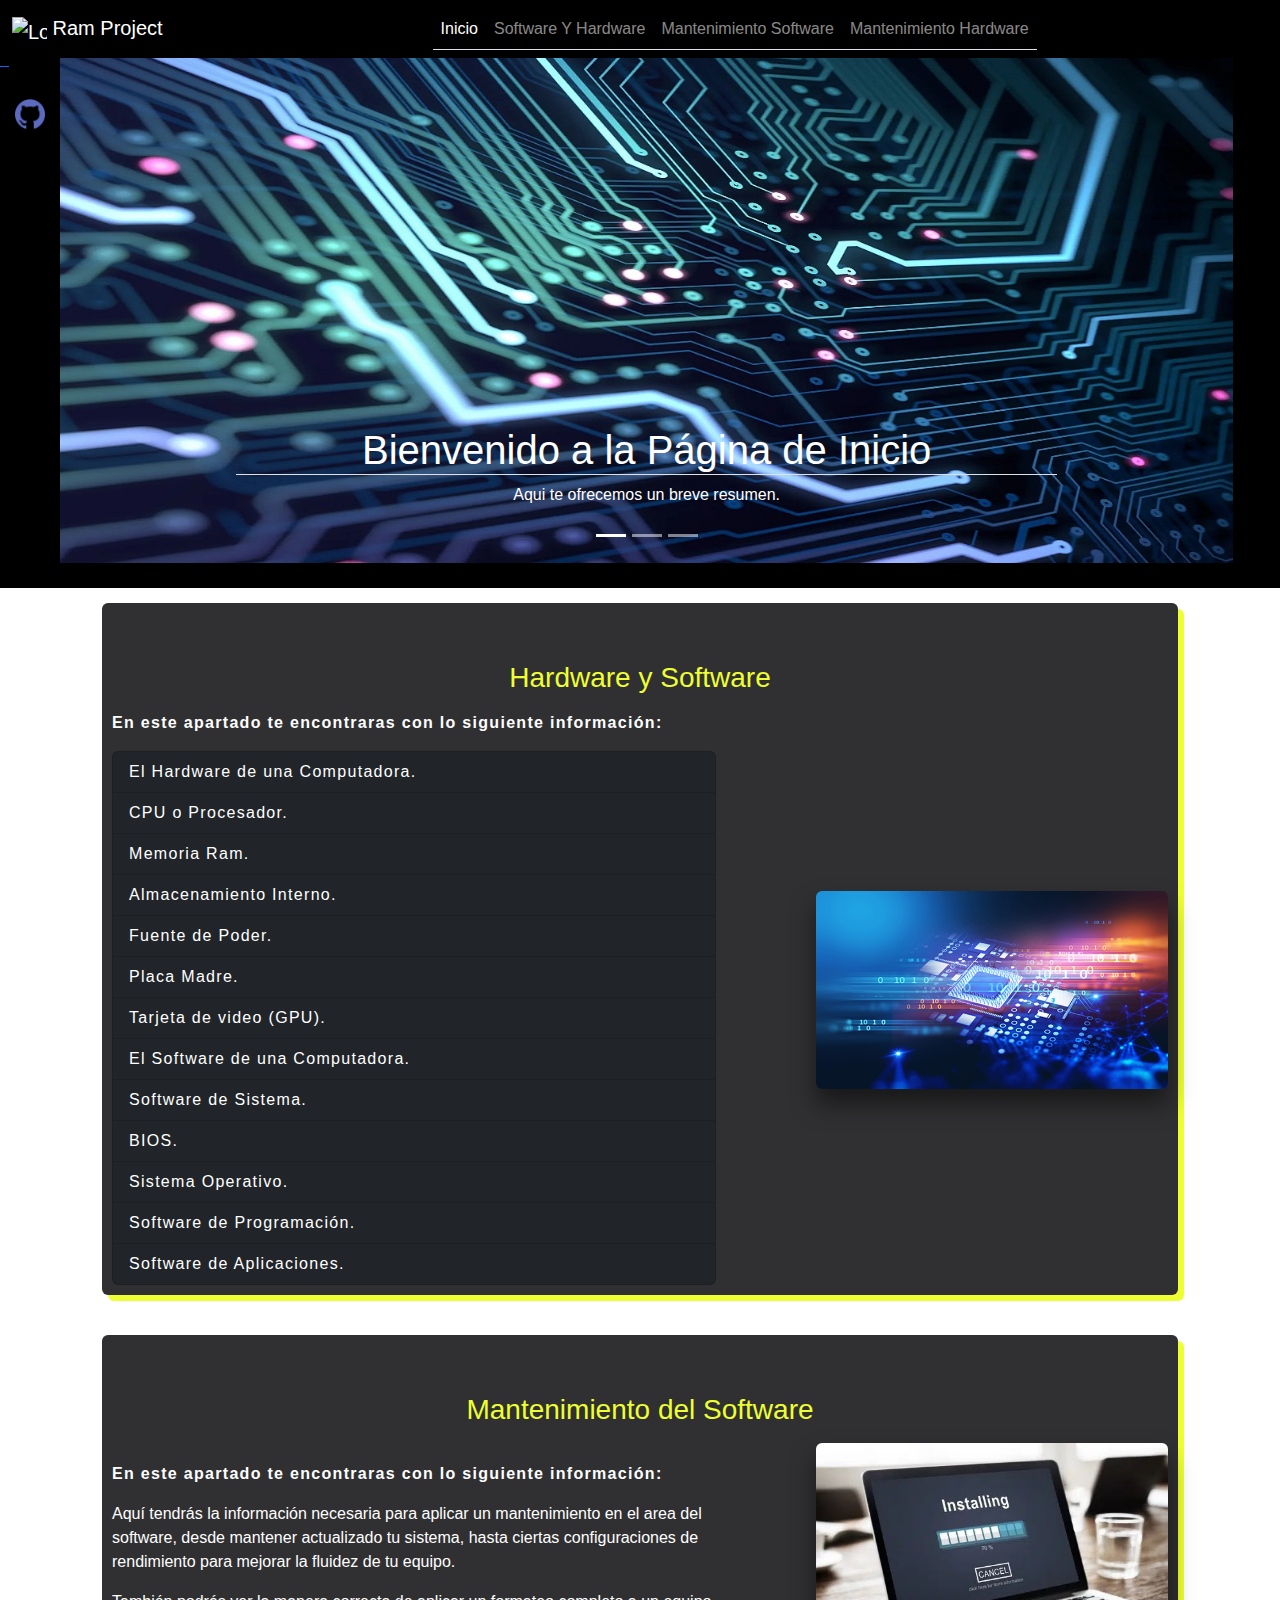
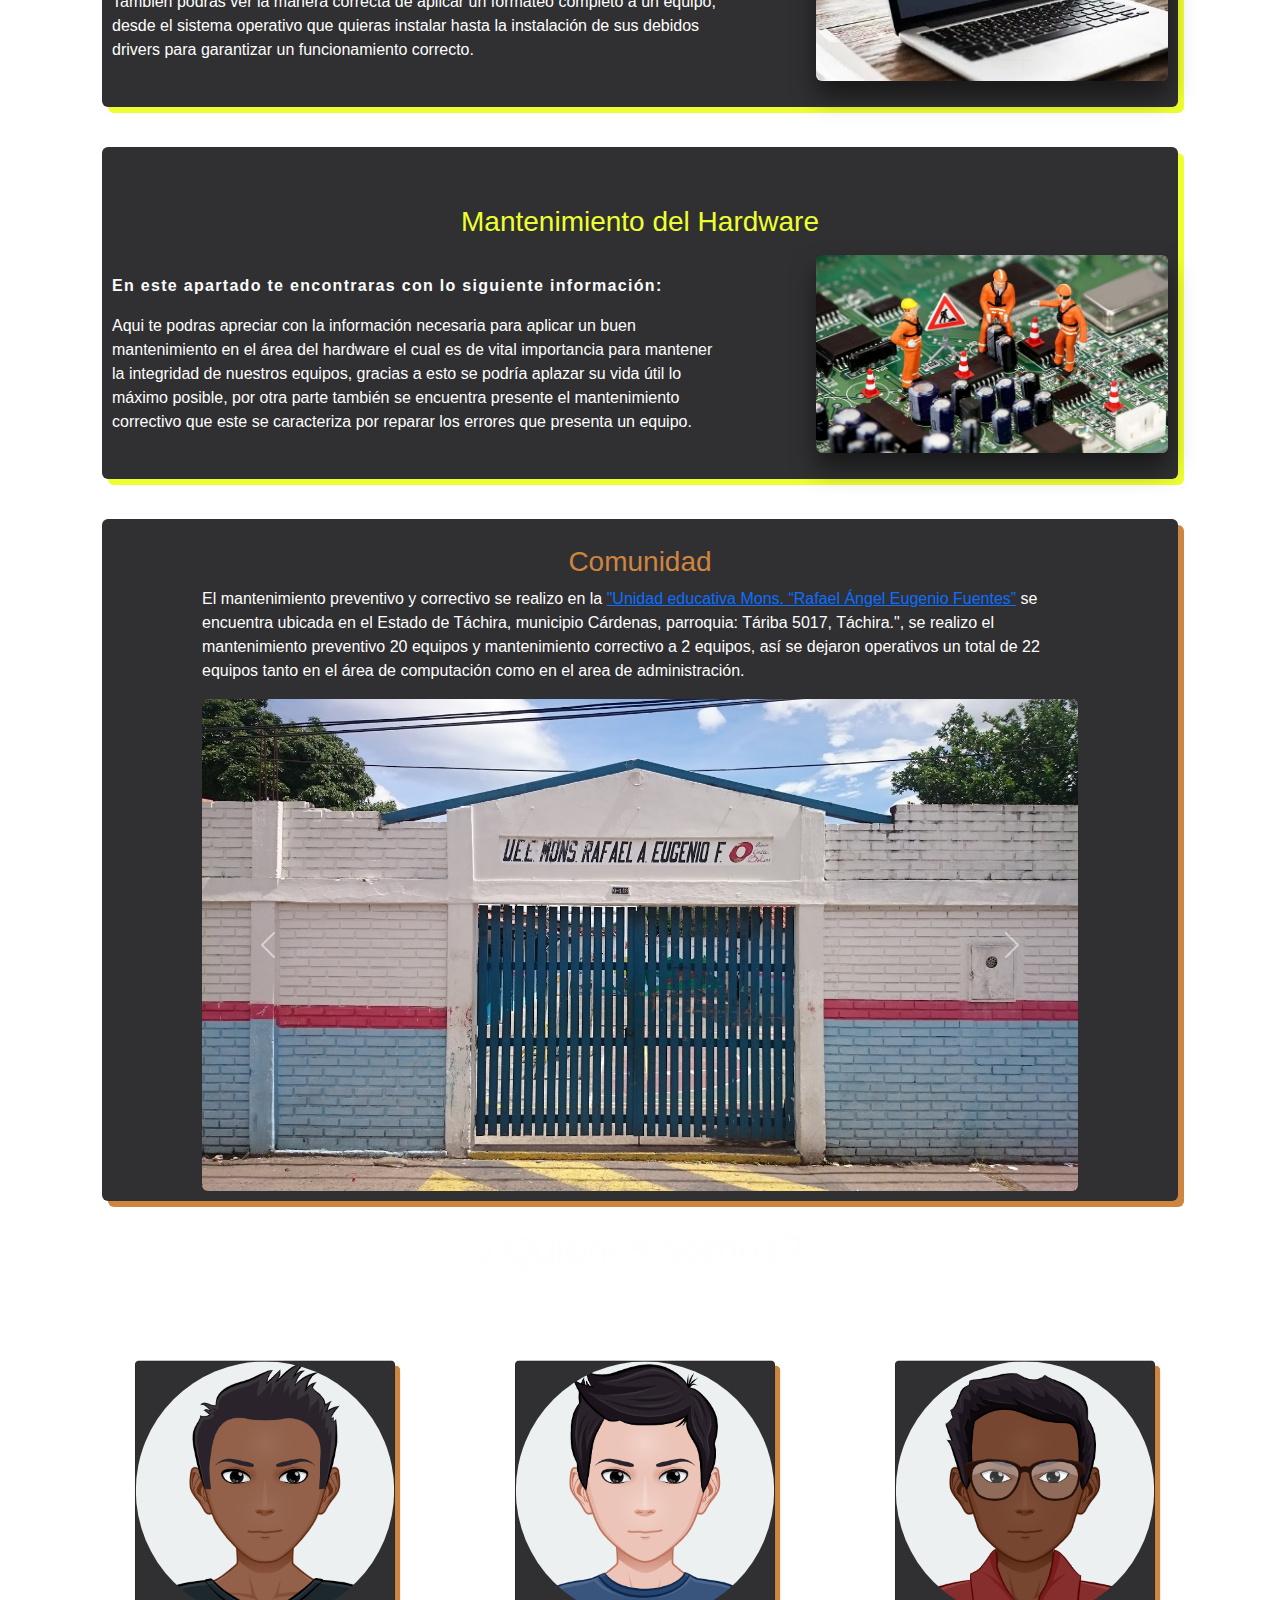
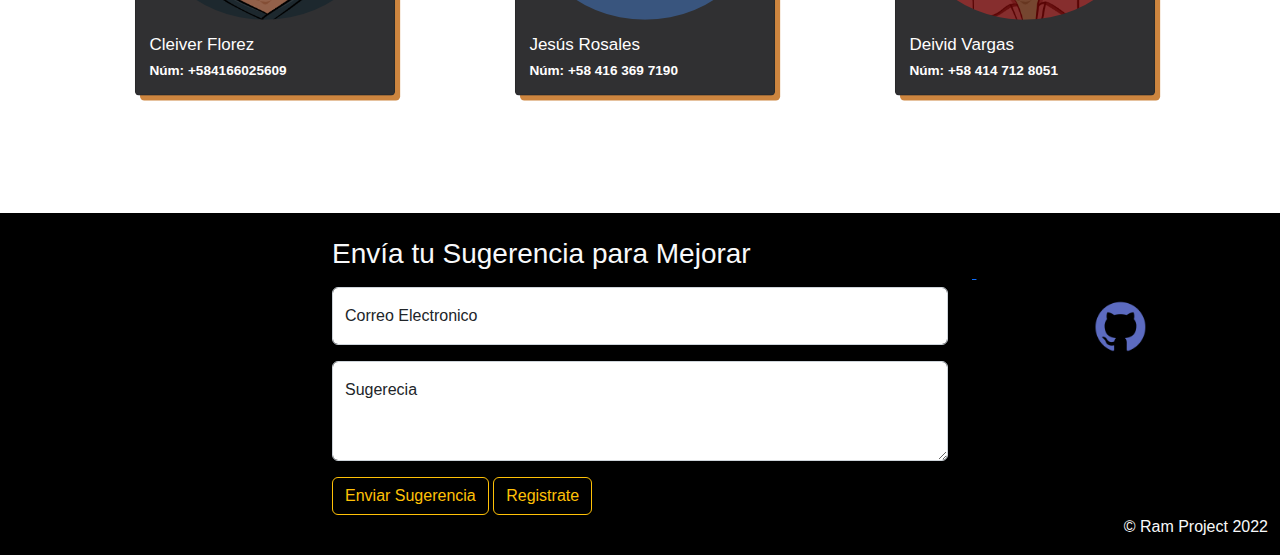
==== commit 9fb9d47e: "comentarios añadidos y cartas de quienes somos arregladas junto a los errores ortograficos de deivid" ====
--- a/index.html
+++ b/index.html
@@ -72,7 +72,7 @@
         </div>
       </nav>
     </header>
-
+    <!-- Contendor del Carousel -->
     <div class="container-fluid g-0 mt-5 navbar-dark bg-black">
       <div class="row carrucel g-0 navbar-dark bg-black">
         <div class="col-1 bg-dark scale-carrucel navbar-dark bg-black">
@@ -198,7 +198,7 @@
         </div>
       </div>
     </div>
-    <!-- Fin del Contendor del Carousel -->
+    <!-- Fin Contendor del Carousel -->
 
     <!--!Container General-->
     <div class="container">
@@ -274,6 +274,7 @@
               </div>
             </div>
           </section>
+          <!-- Fin Hardware y Software -->
 
           <!-- Mantenimiento Software-->
           <section class="rounded section1">
@@ -300,7 +301,7 @@
               </div>
               <div class="col-lg-4 col-md-5 col-sm-12">
                 <div class="img-contenedor">
-                  <a href="./pag0.html">
+                  <a href="./pag2.html">
                     <figure>
                       <img
                         src="./img/index/software.jpg"
@@ -317,6 +318,7 @@
               </div>
             </div>
           </section>
+          <!-- Fin Mantenimiento Software-->
 
           <!-- Mantenimiento Hardware -->
           <section class="rounded section1">
@@ -340,7 +342,7 @@
               </div>
               <div class="col-lg-4 col-md-5 col-sm-12">
                 <div class="img-contenedor">
-                  <a href="./pag0.html">
+                  <a href="./pag1.html">
                     <figure>
                       <img
                         src="./img/index/hardware.jpg"
@@ -357,7 +359,9 @@
               </div>
             </div>
           </section>
-
+          <!-- Fin Mantenimiento Hardware -->
+
+          <!-- Comunidad -->
           <section class="rounded escuela">
             <div class="row justify-content-center">
               <div class="col-10">
@@ -431,16 +435,17 @@
               </div>
             </div>
           </section>
+          <!-- Fin comunidad -->
 
           <!-- Quienes somos -->
           <div>
             <div class="row justify-content-center">
-              <h1 class="text-center carta-title mt-5">¿Quienes somos?</h1>
+              <h1 class="text-center carta-title mt-4">¿Quienes somos?</h1>
               <div class="col-lg-4 col-md-4 col-sm-12">
                 <div class="card carta scale-carta carta-fila">
                   <img
                     src="./img/index/card/cleiver.png"
-                    class="card-img-top rounded-circle img-fluid"
+                    class="rounded-circle img-fluid"
                     alt="..."
                   />
                   <div class="card-body">
@@ -467,7 +472,7 @@
                 <div class="card carta scale-carta carta-fila">
                   <img
                     src="./img/index/card/deivid.png"
-                    class="card-img-top rounded-circle img-fluid"
+                    class="rounded-circle img-fluid"
                     alt="..."
                   />
                   <div class="card-body">
@@ -478,10 +483,10 @@
               </div>
             </div>
           </div>
-          <!-- Quienes somos -->
+          <!-- Fin Quienes somos -->
         </div>
       </div>
-      <!--!Row General-->
+      <!--! Fin Row General-->
       <!-- ventana emergente sugerencia -->
       <div>
         <div
@@ -520,8 +525,9 @@
           </div>
         </div>
       </div>
-      <!-- ventana emergente sugerencia -->
+      <!--Fin ventana emergente sugerencia -->
     </div>
+    <!--! Fin Container General-->
     <footer class="mt-5 navbar-dark bg-black">
       <div class="container-fluid">
         <div class="row justify-content-md-center navbar-dark bg-black">
@@ -618,7 +624,7 @@
             </a>
           </div>
           <div class="row justify-content-center">
-            <div class="col-2 footer-buttons d-none d-sm-block d-md-none">
+            <div class="col-2 footer-buttons d-sm-block d-md-none">
               <a
                 href="https://www.youtube.com/channel/UCV-28rZnosR59rs9_2A4x1Q"
                 target="_blank"
@@ -630,7 +636,7 @@
                 />
               </a>
             </div>
-            <div class="col-2 footer-buttons d-none d-sm-block d-md-none">
+            <div class="col-2 footer-buttons d-sm-block d-md-none">
               <a href="https://twitter.com/VanitasVermont" target="_blank">
                 <img
                   src="./img/footer/gorjeo.png"
@@ -639,7 +645,7 @@
                 />
               </a>
             </div>
-            <div class="col-2 footer-buttons d-none d-sm-block d-md-none">
+            <div class="col-2 footer-buttons d-sm-block d-md-none">
               <a
                 href="https://www.facebook.com/profile.php?id=100086688315757"
                 target="_blank"
@@ -651,7 +657,7 @@
                 />
               </a>
             </div>
-            <div class="col-2 footer-buttons d-none d-sm-block d-md-none">
+            <div class="col-2 footer-buttons d-sm-block d-md-none">
               <a
                 href="https://github.com/Mizzu8017/Trayect1ProyectoPaginaTutorial.git"
                 target="_blank"
@@ -671,7 +677,7 @@
         </div>
       </div>
     </footer>
-    <!--!Container General-->
+
     <script src="./boostrap/bootstrap.min.js"></script>
   </body>
 </html>
--- a/css/inicio.css
+++ b/css/inicio.css
@@ -38,15 +38,23 @@
     padding-left: 20px;
   }
 }
+/* carrucel */
 .carrucel {
   border-radius: 1px;
   box-shadow: 0px 10px 0px 15px black;
 }
 
+@media (max-width: 767px) {
+  .carrucel {
+    border-radius: 1px;
+    box-shadow: 0px 5px 0px 10px black;
+  }
+}
+
 .scale-carrucel {
   max-width: 60px;
 }
-
+/* botones redes sociales */
 .scale-redes {
   margin-top: 100px;
   transform: scale(0.5);
@@ -58,38 +66,52 @@
   }
 }
 
-.fondo-inicio {
-  z-index: 1;
-}
-
-.img-incio {
-  position: absolute;
-  top: 300px;
-  width: 300px;
-  height: 300px;
-  text-align: center;
-  z-index: 2;
-}
-
-.section-inicio {
-  transform: scale(0.8);
-  font-size: 20px;
-  letter-spacing: 1.3px;
+@media (max-width: 767px) {
+  .redes-margin {
+    margin-top: 5px;
+  }
 }
 
 .section-pag0-text {
   letter-spacing: 1.3px;
 }
-.text-hard {
-  margin-right: -80px;
-}
+
 .scale-pag {
   padding-right: 100px;
 }
-/* cotenedor de a img */
+
+@media (max-width: 990px) {
+  .scale-pag {
+    padding-right: 0px;
+    margin-left: 100px;
+  }
+}
+
+@media (max-width: 767px) {
+  .scale-pag {
+    padding-right: 0px;
+    margin-left: 0px;
+  }
+}
+
+/* cotenedor de a img + animacion */
 .img-contenedor {
   justify-content: center;
   align-items: center;
+}
+
+@media (max-width: 990px) {
+  .img-contenedor {
+    margin-left: 95px;
+    width: 435px;
+  }
+}
+
+@media (max-width: 767px) {
+  .img-contenedor {
+    margin-left: 0px;
+    width: 100%;
+  }
 }
 
 .img-contenedor figure {
@@ -147,8 +169,7 @@
   margin: auto;
 }
 
-/* cartas */
-
+/* comunidad */
 .escuela {
   color: #fffefe;
   background-color: #303032;
@@ -160,17 +181,10 @@
   color: #cd853f;
 }
 
-.carta-fila {
-  color: #fffefe;
-  background-color: #303032;
-  transform: scale(0.85);
-  border-radius: 5px;
-  box-shadow: 6px 6px 0px #cd853f;
-}
-@media (max-width: 766px) {
-  .scale-carta {
-    transform: scale(0.7);
-  }
+/* quienes somos */
+
+.carta-title {
+  color: #fffefe;
 }
 
 .carta {
@@ -180,23 +194,35 @@
   margin-bottom: 40px;
 }
 
-.carta-title {
-  color: #fffefe;
-}
-
-@media (max-width: 767px) {
+@media (max-width: 292px) {
   .carta {
+    margin-top: 10px;
     margin-left: 0px;
     margin-right: 0px;
   }
+}
+
+.carta-fila {
+  color: #fffefe;
+  background-color: #303032;
+  transform: scale(0.85);
+  border-radius: 5px;
+  box-shadow: 6px 6px 0px #cd853f;
 }
 
 @media (max-width: 699px) {
   .carta-fila {
-    margin-left: 62px;
+    margin-left: 0px;
     justify-content: center;
   }
 }
+
+@media (max-width: 766px) {
+  .scale-carta {
+    transform: scale(0.7);
+  }
+}
+
 /* footer */
 .scale-footer {
   transform: scale(0.6);
